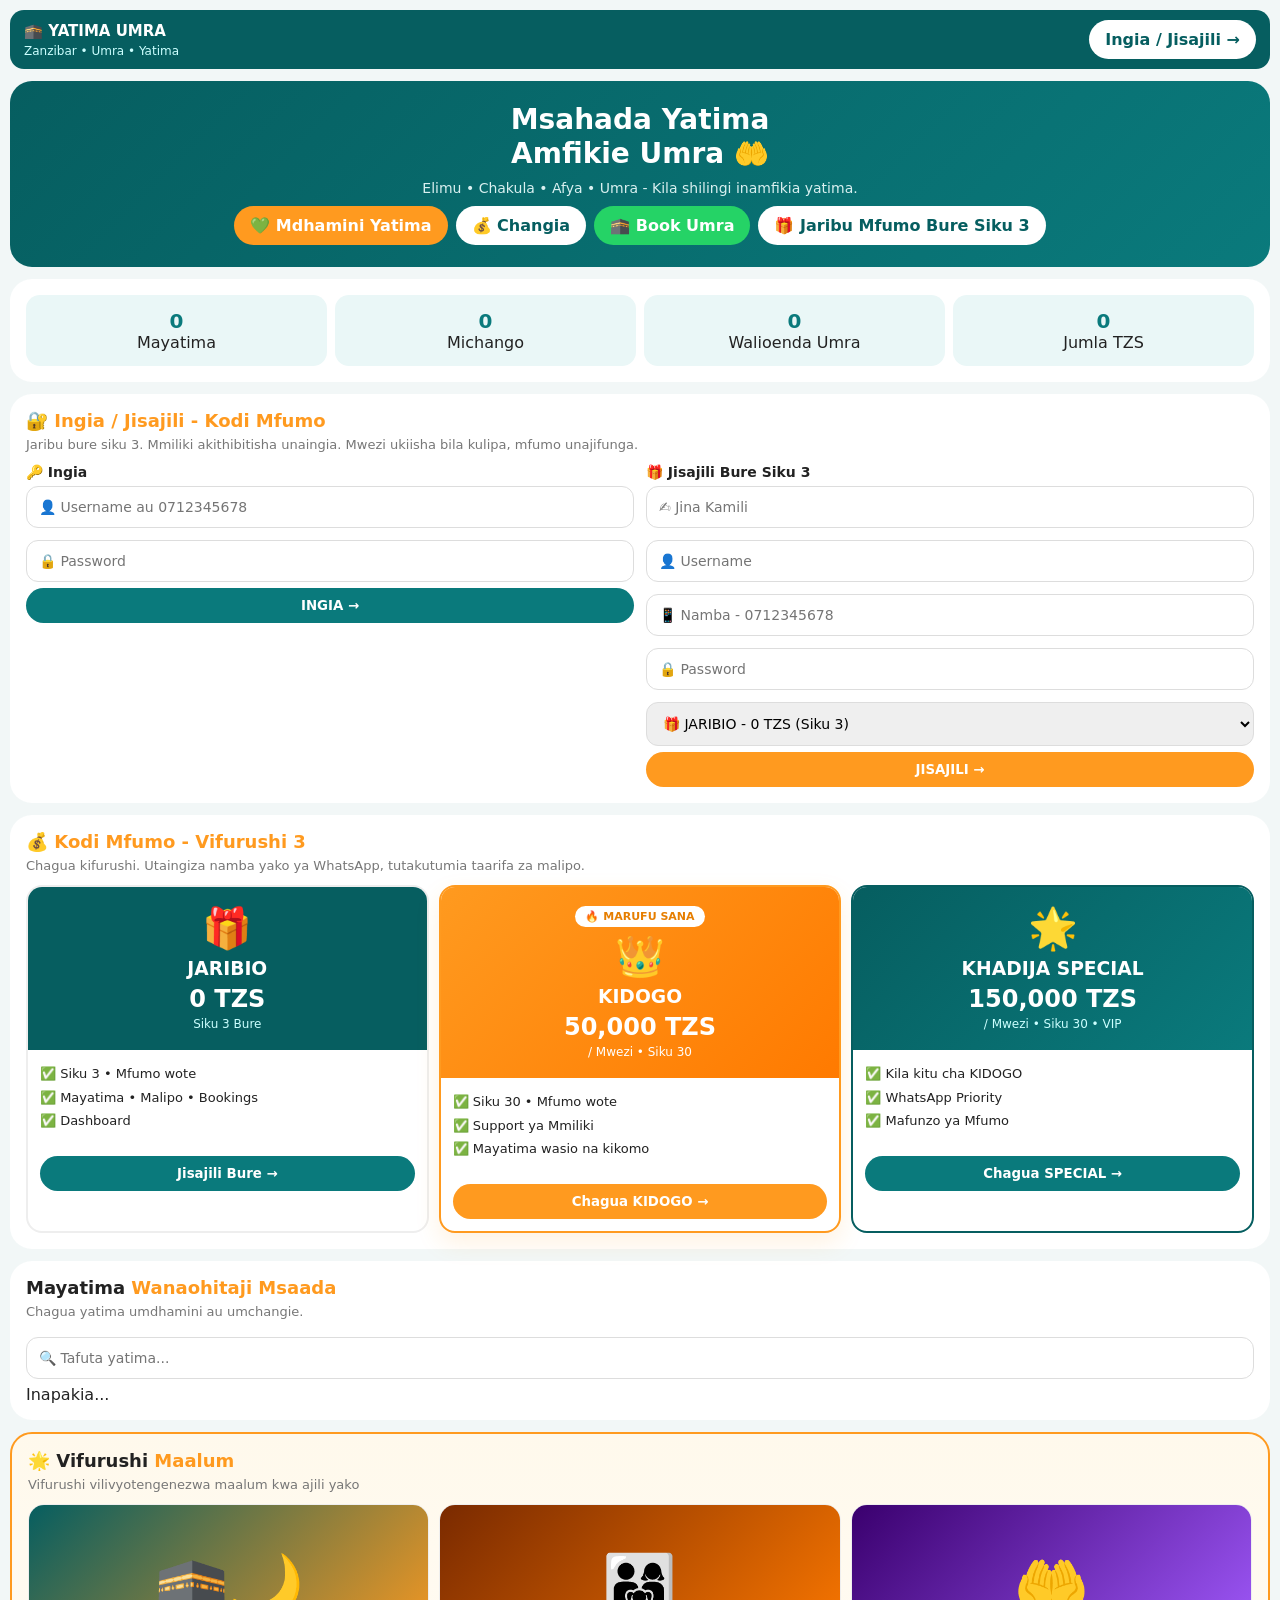
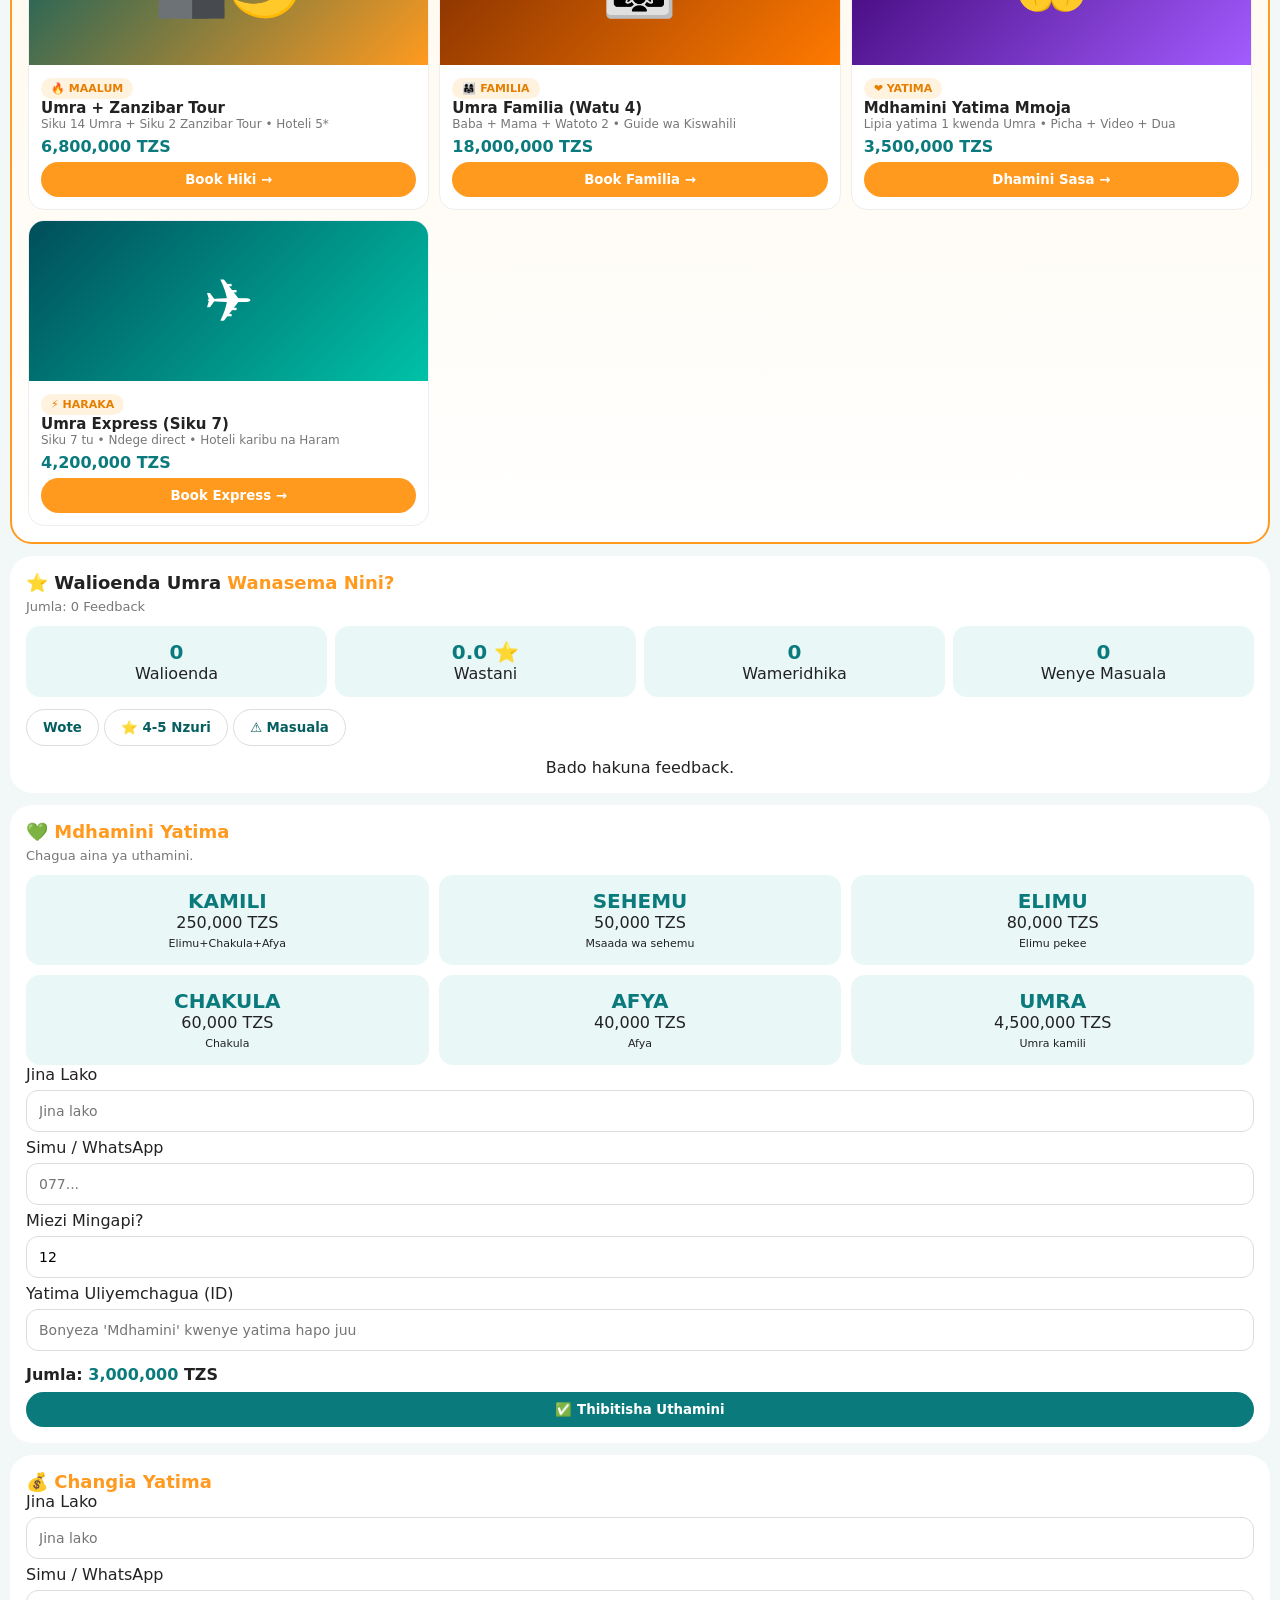
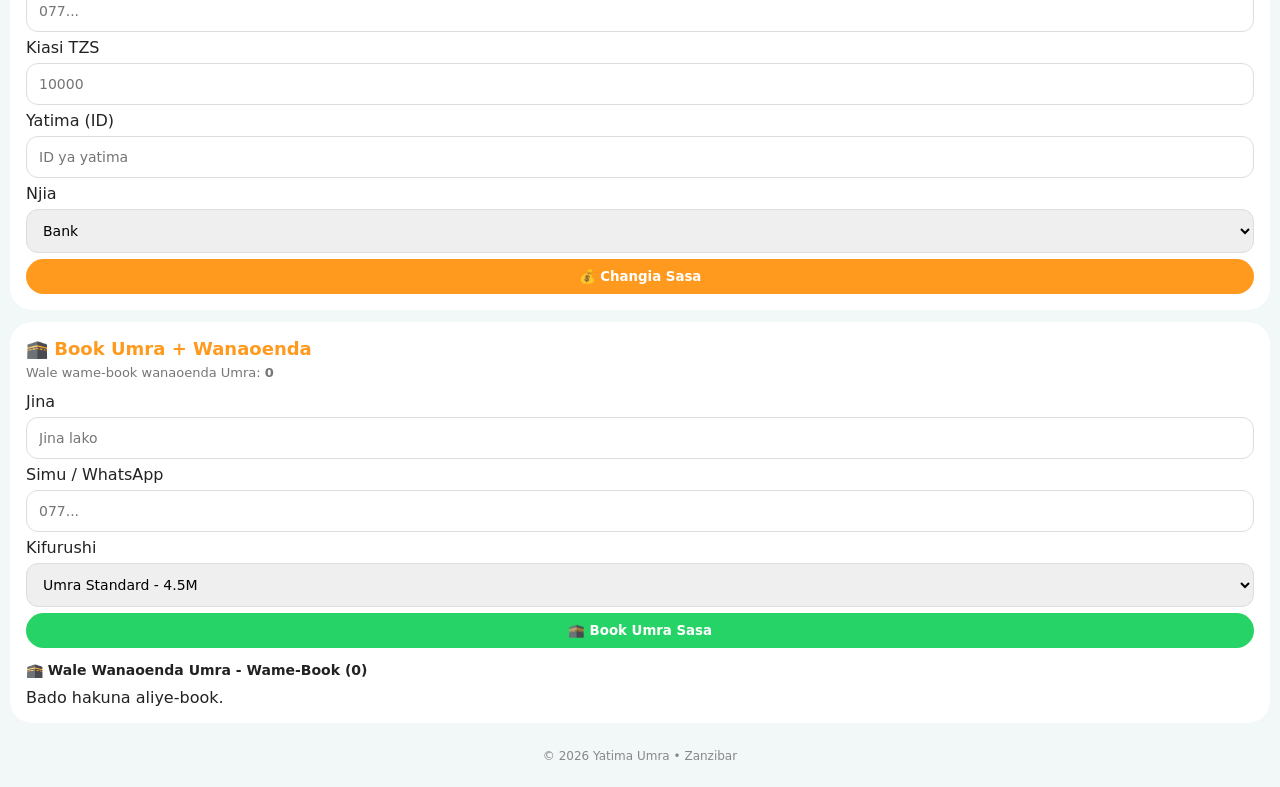
==== src/Frontend/index.html @ 11603c6e "Update index.html" ====
<!DOCTYPE html><html lang="sw"><head><meta charset="UTF-8"><meta name="viewport" content="width=device-width,initial-scale=1">
<title>Yatima Umra - Zanzibar</title>
<style>
*{box-sizing:border-box;margin:0;padding:0;font-family:system-ui}body{background:#F2F7F7;color:#222;padding:10px}
.top{background:#065E60;color:#fff;padding:10px 14px;border-radius:14px;display:flex;justify-content:space-between;align-items:center;flex-wrap:wrap;gap:8px}
.top b{font-size:15px}.top span{font-size:12px;color:#CFF}
.btn{padding:10px 16px;border:none;border-radius:50px;font-weight:700;cursor:pointer;text-decoration:none;display:inline-block;text-align:center}
.btn-teal{background:#0A7A7C;color:#fff}.btn-orange{background:#FF9A1F;color:#fff}.btn-white{background:#fff;color:#065E60}.btn-green{background:#25D366;color:#fff}
.hero{background:linear-gradient(135deg,#065E60,#0A7A7C);color:#fff;padding:22px;border-radius:22px;margin:12px 0;text-align:center}
.hero h1{font-size:28px;line-height:1.2}.hero p{font-size:14px;color:#D9F0F0;margin:10px 0}
.section{background:#fff;border-radius:22px;padding:16px;margin:12px 0}.section h2{font-size:18px}.section h2 span{color:#FF9A1F}.sub{font-size:13px;color:#777;margin:6px 0 12px}
.grid3{display:grid;grid-template-columns:repeat(3,1fr);gap:10px}.card{background:#fff;border:1px solid #eee;border-radius:16px;overflow:hidden}.card img{width:100%;height:180px;object-fit:cover}.pad{padding:12px}.pad h3{font-size:15px}
.chip{display:inline-block;background:#FFF3E0;color:#E67E00;padding:4px 10px;border-radius:50px;font-size:11px;font-weight:700}
input,select,textarea{width:100%;padding:12px;border:1px solid #ddd;border-radius:12px;margin:6px 0;font-size:14px}
.stat{background:#EAF7F7;padding:14px;border-radius:14px;text-align:center}.stat b{font-size:20px;color:#0A7A7C}
.pill{display:inline-block;padding:4px 10px;border-radius:20px;font-size:11px;font-weight:700}.pill.active{background:#dcfce7;color:#166534}.pill.pending{background:#fef9c3;color:#854d0e}.pill.waiting{background:#ffedd5;color:#9a3412}.pill.expired,.pill.locked{background:#fee2e2;color:#991b1b}
.hidden{display:none}
.modal{position:fixed;inset:0;background:#0008;display:none;align-items:center;justify-content:center;z-index:99;padding:14px}.modal.show{display:flex}.modal-box{background:#fff;width:100%;max-width:420px;padding:22px;border-radius:22px;text-align:center}
.pay-info{background:#FFF8E1;padding:14px;border-radius:14px;text-align:left;font-size:14px;line-height:1.7;margin:12px 0}
@media(max-width:700px){.grid3{grid-template-columns:1fr 1fr}.hero h1{font-size:22px}}
</style></head><body>

<div class="top"><div><b>🕋 YATIMA UMRA</b><br><span>Zanzibar • Umra • Yatima</span></div><a href="#login" class="btn btn-white">Ingia / Jisajili →</a></div>

<div class="hero"><h1>Msahada Yatima<br>Amfikie Umra 🤲</h1><p>Elimu • Chakula • Afya • Umra - Kila shilingi inamfikia yatima.</p>
<div style="display:flex;gap:8px;justify-content:center;flex-wrap:wrap"><a href="#mdhamini" class="btn btn-orange">💚 Mdhamini Yatima</a><a href="#changia" class="btn btn-white">💰 Changia</a><a href="#book" class="btn btn-green">🕋 Book Umra</a><a href="#kodi" class="btn btn-white">🎁 Jaribu Mfumo Bure Siku 3</a></div></div>

<div class="section"><div style="display:grid;grid-template-columns:repeat(4,1fr);gap:8px">
<div class="stat"><b id="sOrphans">0</b><br>Mayatima</div><div class="stat"><b id="sDon">0</b><br>Michango</div><div class="stat"><b id="sUmra">0</b><br>Walioenda Umra</div><div class="stat"><b id="sTotal">0</b><br>Jumla TZS</div></div></div>

<!-- 🔐 LOGIN / REGISTER -->
<div class="section" id="login"><h2>🔐 <span>Ingia / Jisajili - Kodi Mfumo</span></h2><p class="sub">Jaribu bure siku 3. Mmiliki akithibitisha unaingia. Mwezi ukiisha bila kulipa, mfumo unajifunga.</p>
<div id="msgBox" style="display:none;padding:12px;border-radius:12px;margin:8px 0;font-weight:700"></div>
<div style="display:grid;grid-template-columns:1fr 1fr;gap:12px">
<div><h3 style="font-size:14px">🔑 Ingia</h3><input id="username" placeholder="👤 Username au 0712345678"><input id="password" type="password" placeholder="🔒 Password"><button class="btn btn-teal" style="width:100%" onclick="doLogin()">INGIA →</button><p id="loginExp" style="font-size:12px;color:#777;margin-top:6px"></p></div>
<div><h3 style="font-size:14px">🎁 Jisajili Bure Siku 3</h3><input id="regName" placeholder="✍️ Jina Kamili"><input id="regUser" placeholder="👤 Username"><input id="regPhone" placeholder="📱 Namba - 0712345678"><input id="regPass" type="password" placeholder="🔒 Password"><select id="regPlan"><option value="JARIBIO">🎁 JARIBIO - 0 TZS (Siku 3)</option><option value="KIDOGO">👑 KIDOGO - 50,000 TZS (Siku 30)</option><option value="KHADIJA_SPECIAL">🌟 KHADIJA SPECIAL - 150,000 TZS</option></select><button class="btn btn-orange" style="width:100%" onclick="doRegister()">JISAJILI →</button></div>
</div></div>

<!-- 💰 VIFURUSHI 3 - KODI MFUMO -->
<div class="section" id="kodi"><h2>💰 <span>Kodi Mfumo - Vifurushi 3</span></h2><p class="sub">Chagua kifurushi. Utaingiza namba yako ya WhatsApp, tutakutumia taarifa za malipo.</p>
<div class="grid3">
<div class="card" style="text-align:center;border:2px solid #eee"><div style="background:#065E60;color:#fff;padding:18px"><div style="font-size:40px">🎁</div><h3 style="margin:6px 0">JARIBIO</h3><div style="font-size:24px;font-weight:800">0 TZS</div><span style="font-size:12px;color:#CFF">Siku 3 Bure</span></div><div class="pad" style="text-align:left;font-size:13px;line-height:1.8">✅ Siku 3 • Mfumo wote<br>✅ Mayatima • Malipo • Bookings<br>✅ Dashboard</div><div class="pad"><button class="btn btn-teal" style="width:100%" onclick="choosePlan('JARIBIO')">Jisajili Bure →</button></div></div>
<div class="card" style="text-align:center;border:2px solid #FF9A1F;box-shadow:0 10px 24px #FF9A1F22"><div style="background:linear-gradient(135deg,#FF9A1F,#FF7A00);color:#fff;padding:18px"><span class="chip" style="background:#fff;color:#E67E00">🔥 MARUFU SANA</span><div style="font-size:40px;margin-top:6px">👑</div><h3 style="margin:6px 0">KIDOGO</h3><div style="font-size:24px;font-weight:800">50,000 TZS</div><span style="font-size:12px">/ Mwezi • Siku 30</span></div><div class="pad" style="text-align:left;font-size:13px;line-height:1.8">✅ Siku 30 • Mfumo wote<br>✅ Support ya Mmiliki<br>✅ Mayatima wasio na kikomo</div><div class="pad"><button class="btn btn-orange" style="width:100%" onclick="choosePlan('KIDOGO')">Chagua KIDOGO →</button></div></div>
<div class="card" style="text-align:center;border:2px solid #065E60"><div style="background:linear-gradient(135deg,#065E60,#0A7A7C);color:#fff;padding:18px"><div style="font-size:40px">🌟</div><h3 style="margin:6px 0">KHADIJA SPECIAL</h3><div style="font-size:24px;font-weight:800">150,000 TZS</div><span style="font-size:12px;color:#CFF">/ Mwezi • Siku 30 • VIP</span></div><div class="pad" style="text-align:left;font-size:13px;line-height:1.8">✅ Kila kitu cha KIDOGO<br>✅ WhatsApp Priority<br>✅ Mafunzo ya Mfumo</div><div class="pad"><button class="btn btn-teal" style="width:100%" onclick="choosePlan('KHADIJA_SPECIAL')">Chagua SPECIAL →</button></div></div>
</div>
<div id="adminBox" class="hidden" style="margin-top:12px"><h3>👑 Admin - Watumiaji</h3><div id="userList"></div></div>
</div>

<div class="section" id="mayatima"><h2>Mayatima <span>Wanaohitaji Msaada</span></h2><p class="sub">Chagua yatima umdhamini au umchangie.</p>
<input id="search" placeholder="🔍 Tafuta yatima..." oninput="renderOrphans()">
<div class="grid3" id="orphanGrid"><p>Inapakia...</p></div></div>

<!-- 🌟 VIFURUSHI MAALUM -->
<div class="section" id="maalum" style="background:linear-gradient(180deg,#FFF9EC,#fff);border:2px solid #FF9A1F"><h2>🌟 Vifurushi <span>Maalum</span></h2><p class="sub">Vifurushi vilivyotengenezwa maalum kwa ajili yako</p>
<div class="grid3">
<div class="card"><div style="height:160px;background:linear-gradient(135deg,#065E60,#FF9A1F);color:#fff;display:flex;align-items:center;justify-content:center;font-size:60px">🕋🌙</div><div class="pad"><span class="chip">🔥 MAALUM</span><h3>Umra + Zanzibar Tour</h3><p style="font-size:12px;color:#777">Siku 14 Umra + Siku 2 Zanzibar Tour • Hoteli 5*</p><p style="font-weight:800;color:#0A7A7C;margin:6px 0">6,800,000 TZS</p><button class="btn btn-orange" style="width:100%" onclick="choosePkg('Umra + Zanzibar Tour')">Book Hiki →</button></div></div>
<div class="card"><div style="height:160px;background:linear-gradient(135deg,#7a2a00,#ff7a00);color:#fff;display:flex;align-items:center;justify-content:center;font-size:60px">👨‍👩‍👧</div><div class="pad"><span class="chip">👨‍👩‍👧 FAMILIA</span><h3>Umra Familia (Watu 4)</h3><p style="font-size:12px;color:#777">Baba + Mama + Watoto 2 • Guide wa Kiswahili</p><p style="font-weight:800;color:#0A7A7C;margin:6px 0">18,000,000 TZS</p><button class="btn btn-orange" style="width:100%" onclick="choosePkg('Umra Familia')">Book Familia →</button></div></div>
<div class="card"><div style="height:160px;background:linear-gradient(135deg,#3a006e,#a35cff);color:#fff;display:flex;align-items:center;justify-content:center;font-size:60px">🤲</div><div class="pad"><span class="chip">❤️ YATIMA</span><h3>Mdhamini Yatima Mmoja</h3><p style="font-size:12px;color:#777">Lipia yatima 1 kwenda Umra • Picha + Video + Dua</p><p style="font-weight:800;color:#0A7A7C;margin:6px 0">3,500,000 TZS</p><button class="btn btn-orange" style="width:100%" onclick="choosePkg('Mdhamini Yatima Mmoja')">Dhamini Sasa →</button></div></div>
<div class="card"><div style="height:160px;background:linear-gradient(135deg,#004e5a,#00c2a8);color:#fff;display:flex;align-items:center;justify-content:center;font-size:60px">✈️</div><div class="pad"><span class="chip">⚡ HARAKA</span><h3>Umra Express (Siku 7)</h3><p style="font-size:12px;color:#777">Siku 7 tu • Ndege direct • Hoteli karibu na Haram</p><p style="font-weight:800;color:#0A7A7C;margin:6px 0">4,200,000 TZS</p><button class="btn btn-orange" style="width:100%" onclick="choosePkg('Umra Express')">Book Express →</button></div></div>
</div></div>

<!-- ⭐ FEEDBACK -->
<div class="section" id="feedback"><h2>⭐ Walioenda Umra <span>Wanasema Nini?</span></h2><p class="sub" id="feedbackTotal">Inapakia...</p>
<div style="display:grid;grid-template-columns:repeat(4,1fr);gap:8px;margin-bottom:12px;text-align:center"><div class="stat"><b id="fbTotal">0</b><br>Walioenda</div><div class="stat"><b id="fbAvg">0 ⭐</b><br>Wastani</div><div class="stat"><b id="fbHappy">0</b><br>Wameridhika</div><div class="stat"><b id="fbIssues">0</b><br>Wenye Masuala</div></div>
<div style="margin-bottom:12px"><button onclick="filterFeedback('all')" class="btn btn-white" style="border:1px solid #ddd">Wote</button> <button onclick="filterFeedback('good')" class="btn btn-white" style="border:1px solid #ddd">⭐ 4-5 Nzuri</button> <button onclick="filterFeedback('issues')" class="btn btn-white" style="border:1px solid #ddd">⚠️ Masuala</button></div>
<div class="grid3" id="feedbackGrid"><p>Inapakia feedback...</p></div></div>

<!-- 💚 MDHAMINI -->
<div class="section" id="mdhamini"><h2>💚 <span>Mdhamini Yatima</span></h2><p class="sub">Chagua aina ya uthamini.</p>
<div style="display:grid;grid-template-columns:repeat(3,1fr);gap:10px" id="sponTypes"></div>
<label>Jina Lako</label><input id="spName" placeholder="Jina lako"><label>Simu / WhatsApp</label><input id="spPhone" placeholder="077..."><label>Miezi Mingapi?</label><input id="spMonths" type="number" value="12"><label>Yatima Uliyemchagua (ID)</label><input id="spOrphanId" placeholder="Bonyeza 'Mdhamini' kwenye yatima hapo juu">
<p style="font-weight:700;margin:8px 0">Jumla: <span id="spTotal" style="color:#0A7A7C">0</span> TZS</p>
<button class="btn btn-teal" style="width:100%" onclick="doSponsor()">✅ Thibitisha Uthamini</button></div>

<!-- 💰 CHANGIA -->
<div class="section" id="changia"><h2>💰 <span>Changia Yatima</span></h2><label>Jina Lako</label><input id="dName" placeholder="Jina lako"><label>Simu / WhatsApp</label><input id="dPhone" placeholder="077..."><label>Kiasi TZS</label><input id="dAmount" type="number" placeholder="10000"><label>Yatima (ID)</label><input id="dOrphanId" placeholder="ID ya yatima"><label>Njia</label><select id="dMethod"><option>Bank</option><option>M-Pesa</option><option>Tigo Pesa</option><option>Airtel Money</option></select><button class="btn btn-orange" style="width:100%" onclick="doDonate()">💰 Changia Sasa</button></div>

<!-- 🕋 BOOK -->
<div class="section" id="book"><h2>🕋 <span>Book Umra + Wanaoenda</span></h2><p class="sub">Wale wame-book wanaoenda Umra: <b id="bookCount">0</b></p>
<label>Jina</label><input id="bName" placeholder="Jina lako"><label>Simu / WhatsApp</label><input id="bPhone" placeholder="077..."><label>Kifurushi</label><select id="bPack"><option>Umra Standard - 4.5M</option><option>Umra VIP - 7.5M</option><option>Umra Familia - 16M</option><option>Umra + Zanzibar Tour - 6.8M</option><option>Mdhamini Yatima Mmoja - 3.5M</option><option>Umra Express - 4.2M</option></select><button class="btn btn-green" style="width:100%" onclick="doBook()">🕋 Book Umra Sasa</button>
<div id="bookList" style="margin-top:14px"></div></div>

<div style="text-align:center;padding:14px;font-size:12px;color:#888">© 2026 Yatima Umra • Zanzibar</div>

<!-- MODAL: WHATSAPP + MALIPO - PBZ INAONEKANA HAPA TU -->
<div class="modal" id="waModal"><div class="modal-box">
<div id="waStep1"><div style="font-size:50px">💬</div><h3 id="waTitle">Kifurushi KIDOGO</h3><p style="font-size:13px;color:#777">Ingiza namba yako ya WhatsApp, tutakutumia taarifa za malipo.</p>
<input id="waPhone" placeholder="📱 Namba ya WhatsApp - 077..."><input id="waName" placeholder="✍️ Jina lako">
<button class="btn btn-green" style="width:100%" onclick="sendWaInfo()">📩 Nitumie Taarifa za Malipo →</button>
<button class="btn btn-white" style="width:100%;margin-top:8px;border:1px solid #ddd" onclick="closeWa()">Ghairi</button></div>
<div id="waStep2" class="hidden"><div style="font-size:50px">✅</div><h3>Taarifa za Malipo</h3><p style="font-size:13px;color:#777">Tumekutumia WhatsApp. Hizi hapa pia:</p>
<div class="pay-info">🏦 <b>Bank:</b> PBZ<br>💳 <b>Account:</b> 0887387001<br>👤 <b>Jina:</b> KHADIJA DENGE<br>💰 <b>Kifurushi:</b> <span id="waPlanInfo"></span><br>📝 <b>Reference:</b> Weka Jina lako + Kifurushi</div>
<input id="waTxn" placeholder="Namba ya Muamala baada ya kulipa">
<button class="btn btn-orange" style="width:100%" onclick="confirmPay()">✅ Nimelipa - Thibitisha →</button>
<a id="waLink" href="#" target="_blank" class="btn btn-green" style="width:100%;margin-top:8px">💬 Fungua WhatsApp</a>
<button class="btn btn-white" style="width:100%;margin-top:8px;border:1px solid #ddd" onclick="closeWa()">Funga</button></div>
</div></div>

<script>
const API_URL = 'https://yatima-umra-system.onrender.com';
// PBZ INFO - IMEFICHWA KWENYE JS TU, HAIONEKANI MBELE
const BANK_NAME='PBZ', BANK_ACC='0887387001', BANK_OWNER='KHADIJA DENGE', ADMIN_WA='255887387001';
let orphans=[], allFeedback=[], allBookings=[], selType={name:'KAMILI',amount:250000}, curPlan='KIDOGO', curPkg='';
const TYPES=[{name:'KAMILI',amount:250000,desc:'Elimu+Chakula+Afya'},{name:'SEHEMU',amount:50000,desc:'Msaada wa sehemu'},{name:'ELIMU',amount:80000,desc:'Elimu pekee'},{name:'CHAKULA',amount:60000,desc:'Chakula'},{name:'AFYA',amount:40000,desc:'Afya'},{name:'UMRA',amount:4500000,desc:'Umra kamili'}];
document.getElementById('sponTypes').innerHTML=TYPES.map(t=>`<div class="stat" onclick="selType={name:'${t.name}',amount:${t.amount}};calcSpon();document.querySelectorAll('#sponTypes .stat').forEach(e=>e.style.border='');this.style.border='2px solid #FF9A1F'" style="cursor:pointer"><b>${t.name}</b><br>${t.amount.toLocaleString()} TZS<br><span style="font-size:11px">${t.desc}</span></div>`).join('');
function calcSpon(){ document.getElementById('spTotal').textContent=(selType.amount*(parseInt(document.getElementById('spMonths').value)||1)).toLocaleString(); }
document.getElementById('spMonths').oninput=calcSpon; calcSpon();

// --- MODAL: WHATSAPP -> BANK INFO ---
function openWa(plan, pkg){ curPlan=plan||'KIDOGO'; curPkg=pkg||plan; document.getElementById('waTitle').textContent = pkg ? 'Kifurushi: '+pkg : 'Kifurushi: '+plan; document.getElementById('waStep1').classList.remove('hidden'); document.getElementById('waStep2').classList.add('hidden'); document.getElementById('waModal').classList.add('show'); let u=getUser(); if(u.phone) document.getElementById('waPhone').value=u.phone; if(u.name) document.getElementById('waName').value=u.name; }
function closeWa(){ document.getElementById('waModal').classList.remove('show'); }
function choosePlan(p){ if(p==='JARIBIO'){ document.getElementById('regPlan').value='JARIBIO'; document.getElementById('login').scrollIntoView({behavior:'smooth'}); return; } openWa(p,''); }
function choosePkg(n){ openWa('KIDOGO', n); }
function sendWaInfo(){
  let phone=document.getElementById('waPhone').value.trim(); let name=document.getElementById('waName').value.trim()||'Mteja';
  if(!phone) return alert('Ingiza namba ya WhatsApp kwanza');
  let price = curPlan==='KIDOGO' ? '50,000 TZS' : curPlan==='KHADIJA_SPECIAL' ? '150,000 TZS' : curPlan;
  let label = curPkg && curPkg!==curPlan ? curPkg : curPlan+' - '+price;
  document.getElementById('waPlanInfo').textContent=label;
  document.getElementById('waStep1').classList.add('hidden'); document.getElementById('waStep2').classList.remove('hidden');
  // Tuma WhatsApp kwa Admin + kwa Mteja (fungua WhatsApp)
  let msgAdmin='Habari! Mimi '+name+' ('+phone+') nataka kifurushi '+label+'. Nimtumie taarifa za malipo.';
  let msgUser='Habari '+name+'! Karibu Yatima Umra. Kifurushi chako: '+label+'. Lipa hivi: Bank: '+BANK_NAME+' | Account: '+BANK_ACC+' | Jina: '+BANK_OWNER+' | Reference: '+name+' + '+label+'. Baada ya kulipa tuma Muamala hapa.';
  // Fungua WhatsApp kwa Admin - Admin atamtumia mteja Bank Info
  document.getElementById('waLink').href='https://wa.me/'+ADMIN_WA+'?text='+encodeURIComponent(msgAdmin);
  // Pia tuma SMS ya moja kwa moja kwenye WhatsApp ya mteja - kwa kutumia wa.me ya namba yake (mteja anabofya link)
  // Hifadhi namba kwa ajili ya confirmPay
  localStorage.setItem('waPhone', phone); localStorage.setItem('waName', name);
  // Tuma kwenye backend ili Khadija aone
  fetch(API_URL+'/api/auth/pay',{method:'POST',headers:{'Content-Type':'application/json'},body:JSON.stringify({phone:phone,plan:curPlan,reference:'WHATSAPP-'+phone})}).catch(e=>{});
}
async function confirmPay(){
  let txn=document.getElementById('waTxn').value.trim(); let phone=localStorage.getItem('waPhone')||document.getElementById('waPhone').value.trim();
  if(!txn) return alert('Ingiza Namba ya Muamala baada ya kulipa');
  await fetch(API_URL+'/api/auth/pay',{method:'POST',headers:{'Content-Type':'application/json'},body:JSON.stringify({phone:phone,plan:curPlan,reference:txn})});
  alert('✅ Asante! Malipo yamepokelewa. Mmiliki atakuthibitisha.'); closeWa();
}

// --- AUTH ---
function showMsg(m,err){ let el=document.getElementById('msgBox'); el.style.display='block'; el.style.background=err?'#fee2e2':'#dcfce7'; el.style.color=err?'#991b1b':'#166534'; el.textContent=m; }
function getUser(){ try{ return JSON.parse(localStorage.getItem('user')||'{}') }catch(e){ return {} } }
function setUserBadge(){ let u=getUser(); if(u.username){ let e=document.getElementById('loginExp'); if(e && u.expiresAt) e.textContent='⏰ Mfumo unaisha: '+new Date(u.expiresAt).toLocaleDateString()+' • '+(u.plan||''); if(u.role==='ADMIN'||u.role==='OWNER'){ document.getElementById('adminBox').classList.remove('hidden'); loadUsers(); } } }
async function doLogin(){
  let u=document.getElementById('username').value.trim(); let p=document.getElementById('password').value;
  if(!u||!p) return showMsg('Jaza username na password',true);
  let isPhone=/^[0-9+]+$/.test(u); let body=isPhone?{phone:u,password:p}:{username:u,password:p,phone:u};
  let r=await fetch(API_URL+'/api/auth/login',{method:'POST',headers:{'Content-Type':'application/json'},body:JSON.stringify(body)}); let d=await r.json();
  if(d.success){ localStorage.setItem('user',JSON.stringify(d)); setUserBadge(); showMsg('Karibu '+(d.name||d.username)+'! ✅',false); }
  else { showMsg(d.message||'Login imeshindikana',true); if(d.error==='EXPIRED'||d.error==='LOCKED'){ openWa('KIDOGO',''); } }
}
async function doRegister(){
  let f=document.getElementById('regName').value.trim(); let u=document.getElementById('regUser').value.trim(); let ph=document.getElementById('regPhone').value.trim(); let p=document.getElementById('regPass').value; let plan=document.getElementById('regPlan').value;
  if(!u||!p) return showMsg('Jaza username na password',true); if(!ph) return showMsg('Jaza namba ya simu',true);
  let r=await fetch(API_URL+'/api/auth/register',{method:'POST',headers:{'Content-Type':'application/json'},body:JSON.stringify({name:f||u,username:u,phone:ph,password:p,role:'Mthamini',plan:plan})}); let d=await r.json();
  if(d.success) showMsg('✅ Umejisajili! Subiri Mmiliki akuthibitishe.',false); else showMsg(d.message||'Kujisajili kumeshindikana',true);
}
async function loadUsers(){
  let el=document.getElementById('userList'); if(!el) return;
  try{ let r=await fetch(API_URL+'/api/auth/all'); let list=await r.json(); if(!Array.isArray(list)) return;
  el.innerHTML=list.map(u=>{ let pill=u.status==='active'?'<span class="pill active">ACTIVE</span>':u.status==='waiting-payment'?'<span class="pill waiting">⏳ ANALIPA</span>':u.status==='expired'?'<span class="pill expired">⏰ MUDA UMEISHA</span>':u.status==='locked'?'<span class="pill locked">🔒 LOCKED</span>':'<span class="pill pending">PENDING</span>'; return `<div style="background:#F2F7F7;padding:10px;border-radius:12px;margin:6px 0;display:flex;justify-content:space-between;gap:8px;flex-wrap:wrap"><div><b>${u.name||u.username}</b> (${u.phone||''})<br><span style="font-size:12px">${u.plan||''} • Inaisha: ${u.expiresAt?new Date(u.expiresAt).toLocaleDateString():'-'}</span> ${pill}</div><div><button class="btn btn-teal" onclick="approveUser(${u.id})">✅ Approve</button> <button class="btn btn-orange" onclick="lockUser(${u.id})">🔒 Lock</button></div></div>`; }).join('')||'Hakuna watumiaji'; }catch(e){}
}
async function approveUser(id){ await fetch(API_URL+'/api/auth/approve/'+id,{method:'PUT'}); alert('✅ Amethibitishwa'); loadUsers(); }
async function lockUser(id){ await fetch(API_URL+'/api/auth/lock/'+id,{method:'PUT'}); alert('🔒 Amefungwa'); loadUsers(); }

async function loadAll(){
 try{ let r=await fetch(API_URL+'/api/stats'); if(r.ok){ let s=await r.json(); document.getElementById('sOrphans').textContent=s.orphans; document.getElementById('sDon').textContent=s.donations; document.getElementById('sUmra').textContent=s.umra; document.getElementById('sTotal').textContent=(s.totalDonations+s.totalSponsorship).toLocaleString(); } }catch(e){}
 try{ let r=await fetch(API_URL+'/api/orphans'); if(r.ok) orphans=await r.json(); renderOrphans(); }catch(e){}
 loadFeedback(); loadBookingsHome(); setUserBadge();
}
function renderOrphans(){
 let q=(document.getElementById('search').value||'').toLowerCase();
 let list=orphans.filter(o=>(o.name||'').toLowerCase().includes(q));
 document.getElementById('orphanGrid').innerHTML=list.map(o=>`<div class="card">${o.photoBase64?`<img src="${o.photoBase64}">`:`<div style="height:180px;background:#065E60;color:#fff;display:flex;align-items:center;justify-content:center;font-size:50px">👧</div>`}<div class="pad"><span class="chip">${o.needs||'Elimu'} • ${o.location}</span><h3>${o.name} • ${o.age} Miaka</h3><p style="font-size:12px;color:#777">${o.dream||''}</p><p style="font-size:12px">${o.isSponsored?'✅ Ameshadhaminiwa na '+o.sponsorName:'🟢 Anahitaji Mdhamini'}</p><button class="btn btn-teal" style="width:100%;margin-top:6px" onclick="pickOrphan(${o.id},'${o.name}')">💚 Mdhamini Huyu</button><button class="btn btn-orange" style="width:100%;margin-top:6px" onclick="pickDonate(${o.id},'${o.name}')">💰 Changia Huyu</button></div></div>`).join('')||'Hakuna yatima.';
}
function pickOrphan(id,name){ document.getElementById('spOrphanId').value=id; document.getElementById('mdhamini').scrollIntoView({behavior:'smooth'}); alert('Umemchagua '+name+' (ID '+id+')'); }
function pickDonate(id,name){ document.getElementById('dOrphanId').value=id; document.getElementById('changia').scrollIntoView({behavior:'smooth'}); }
async function doSponsor(){
 let o=orphans.find(x=>x.id==parseInt(document.getElementById('spOrphanId').value)); if(!o) return alert('Chagua yatima kwanza');
 let body={orphanId:o.id,orphanName:o.name,sponsorName:document.getElementById('spName').value,sponsorPhone:document.getElementById('spPhone').value,type:selType.name,amount:selType.amount,months:parseInt(document.getElementById('spMonths').value)||12,totalAmount:selType.amount*(parseInt(document.getElementById('spMonths').value)||12)};
 await fetch(API_URL+'/api/sponsorships',{method:'POST',headers:{'Content-Type':'application/json'},body:JSON.stringify(body)});
 // WhatsApp - bila kuonyesha Bank mbele, tunamtumia baada ya click
 window.open('https://wa.me/'+ADMIN_WA+'?text='+encodeURIComponent('Habari! Mimi '+body.sponsorName+' ('+body.sponsorPhone+') nataka nimdhamini '+o.name+' - '+selType.name+' '+body.totalAmount+' TZS kwa miezi '+body.months+'. Nitumie taarifa za malipo.'),'_blank');
 alert('✅ Uthamini umehifadhiwa! Utatumiwa taarifa za malipo WhatsApp.'); location.reload();
}
async function doDonate(){
 let body={orphanId:parseInt(document.getElementById('dOrphanId').value)||0,orphanName:'Yatima',donorName:document.getElementById('dName').value,donorPhone:document.getElementById('dPhone').value,amount:parseFloat(document.getElementById('dAmount').value)||0,method:document.getElementById('dMethod').value};
 await fetch(API_URL+'/api/donations',{method:'POST',headers:{'Content-Type':'application/json'},body:JSON.stringify(body)});
 window.open('https://wa.me/'+ADMIN_WA+'?text='+encodeURIComponent('Habari! Mimi '+body.donorName+' ('+body.donorPhone+') nataka kuchangia '+body.amount+' TZS. Nitumie taarifa za malipo.'),'_blank');
 alert('✅ Asante! Utatumiwa taarifa za malipo WhatsApp.'); location.reload();
}
async function doBook(){
 let body={customerName:document.getElementById('bName').value,phone:document.getElementById('bPhone').value,packageName:document.getElementById('bPack').value,description:document.getElementById('bPack').value+' - '+document.getElementById('bName').value};
 await fetch(API_URL+'/api/bookings',{method:'POST',headers:{'Content-Type':'application/json'},body:JSON.stringify(body)});
 window.open('https://wa.me/'+ADMIN_WA+'?text='+encodeURIComponent('Habari! Mimi '+body.customerName+' ('+body.phone+') nime-book '+body.packageName+'. Nitumie taarifa za malipo.'),'_blank');
 alert('✅ Booking imehifadhiwa! Utatumiwa taarifa za malipo WhatsApp.'); location.reload();
}
async function loadBookingsHome(){
 try{ let r=await fetch(API_URL+'/api/bookings'); if(r.ok) allBookings=await r.json(); }catch(e){}
 document.getElementById('bookCount').textContent=allBookings.length;
 document.getElementById('bookList').innerHTML='<h3 style="font-size:14px;margin:10px 0">🕋 Wale Wanaoenda Umra - Wame-Book ('+allBookings.length+')</h3>'+(allBookings.map(b=>`<div style="background:#EAF7F7;padding:10px;border-radius:12px;margin:6px 0;font-size:13px"><b>${b.customerName||''}</b> • ${b.packageName} • Status: <b>${b.status}</b></div>`).join('')||'Bado hakuna aliye-book.');
}
async function loadFeedback(){
 try{ let r=await fetch(API_URL+'/api/umra'); if(r.ok) allFeedback=await r.json(); }catch(e){}
 renderFeedback('all');
}
function renderFeedback(f){
 let list=allFeedback; if(f==='good') list=list.filter(x=>(x.rating||5)>=4); if(f==='issues') list=list.filter(x=>x.travelIssues && x.travelIssues!=='Hakuna' && x.travelIssues!=='Hakuna shida' && x.travelIssues!=='');
 document.getElementById('feedbackGrid').innerHTML=list.map(u=>{ let stars='⭐'.repeat(u.rating||5); let iss=(u.travelIssues && u.travelIssues!=='Hakuna' && u.travelIssues!=='Hakuna shida')?`<div style="background:#FFE6E6;padding:8px;border-radius:8px;font-size:12px;margin-top:8px"><b>⚠️ Masuala:</b> ${u.travelIssues}</div>`:`<div style="background:#E6FFE6;padding:8px;border-radius:8px;font-size:12px;margin-top:8px">✅ Hakuna shida</div>`; return `<div class="card"><div class="pad">${u.photoBase64?`<img src="${u.photoBase64}" style="width:60px;height:60px;object-fit:cover;border-radius:50%">`:`<div style="width:60px;height:60px;background:#065E60;color:#fff;display:flex;align-items:center;justify-content:center;font-size:30px;border-radius:50%">🕋</div>`}<h3>${u.orphanName}</h3><p style="font-size:12px;color:#888">${u.packageName} • ${u.year}</p><div>${stars} <b>${u.rating||5}/5</b></div><p style="font-size:13px;color:#555;margin:8px 0">"${u.feedback||'Safari nzuri!'}"</p>${iss}</div></div>`; }).join('')||'<p style="grid-column:1/4;text-align:center">Bado hakuna feedback.</p>';
 let total=allFeedback.length; let avg=total?(allFeedback.reduce((s,x)=>s+(x.rating||5),0)/total).toFixed(1):'0.0';
 document.getElementById('feedbackTotal').textContent='Jumla: '+total+' Feedback'; document.getElementById('fbTotal').textContent=total; document.getElementById('fbAvg').textContent=avg+' ⭐'; document.getElementById('fbHappy').textContent=allFeedback.filter(x=>(x.rating||5)>=4).length; document.getElementById('fbIssues').textContent=allFeedback.filter(x=>x.travelIssues && x.travelIssues!=='Hakuna' && x.travelIssues!=='Hakuna shida' && x.travelIssues!=='').length;
}
function filterFeedback(f){ renderFeedback(f); }
loadAll();
</script></body></html>
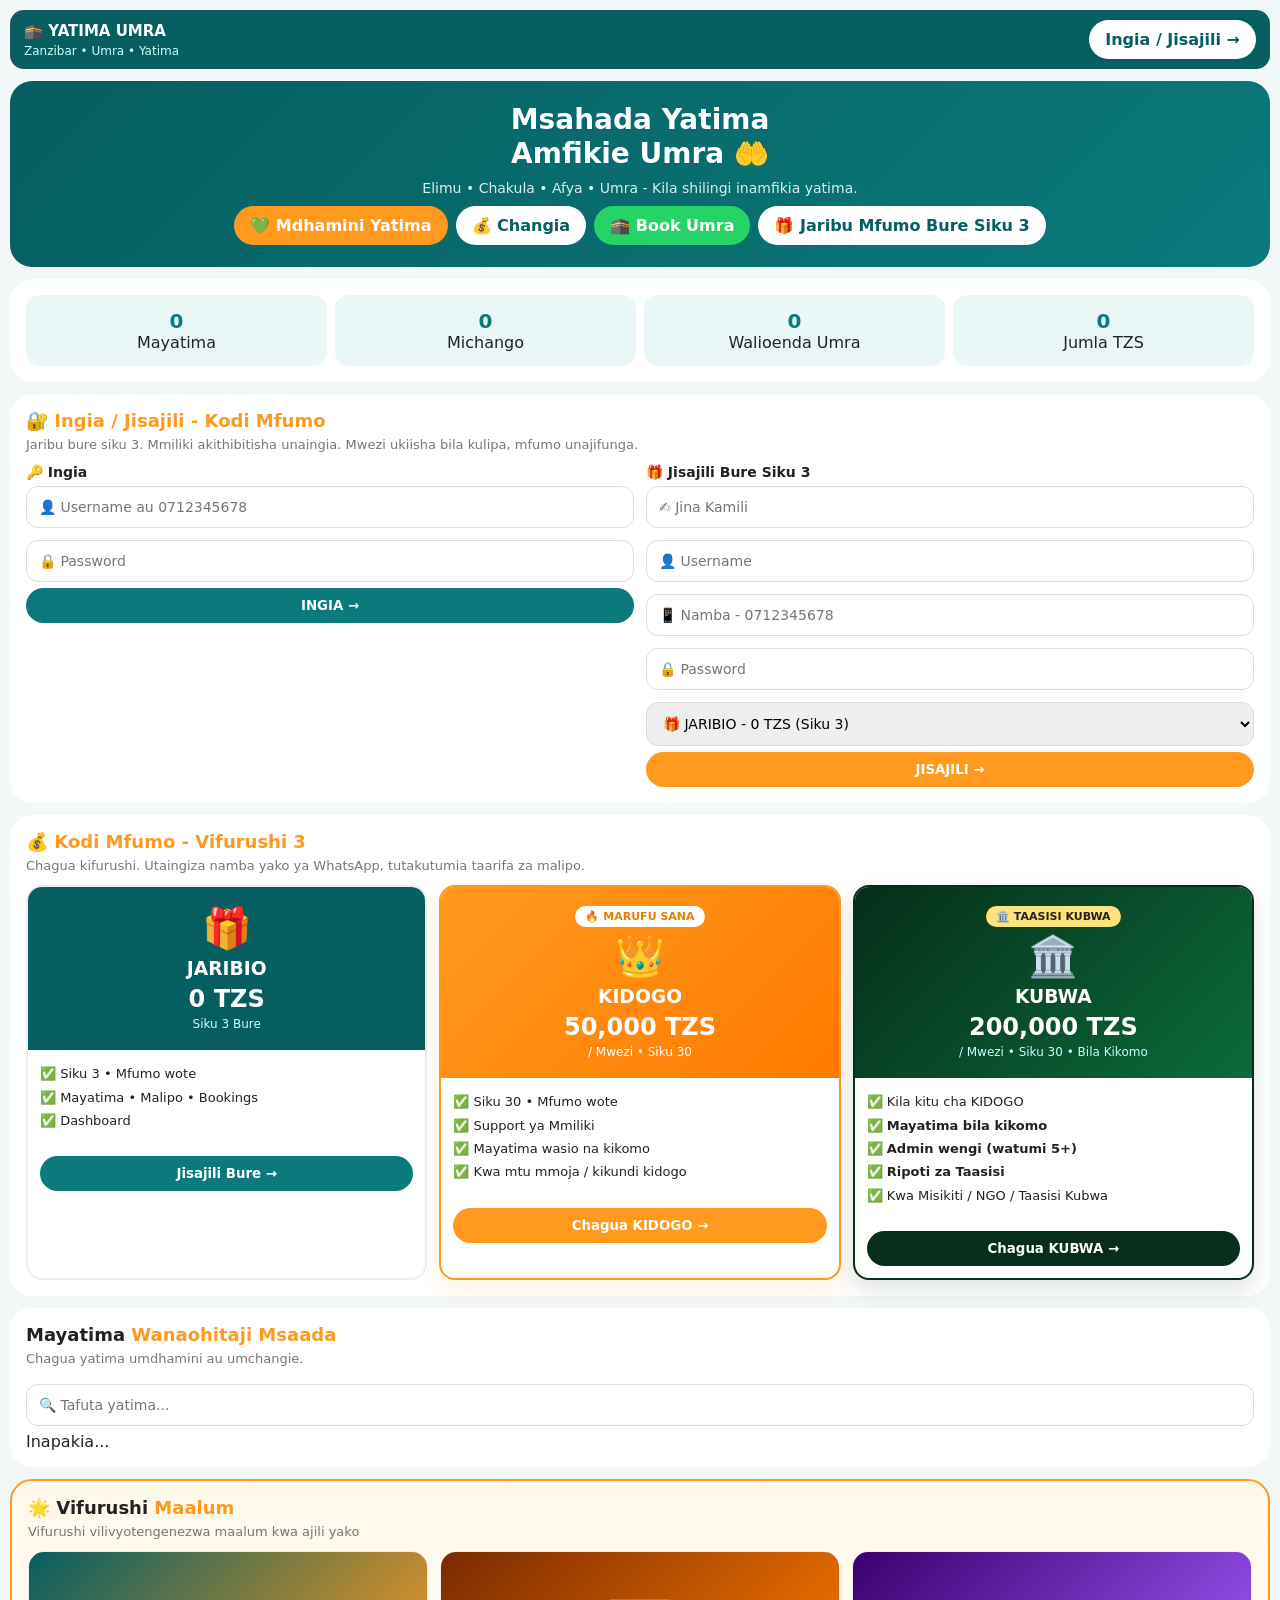
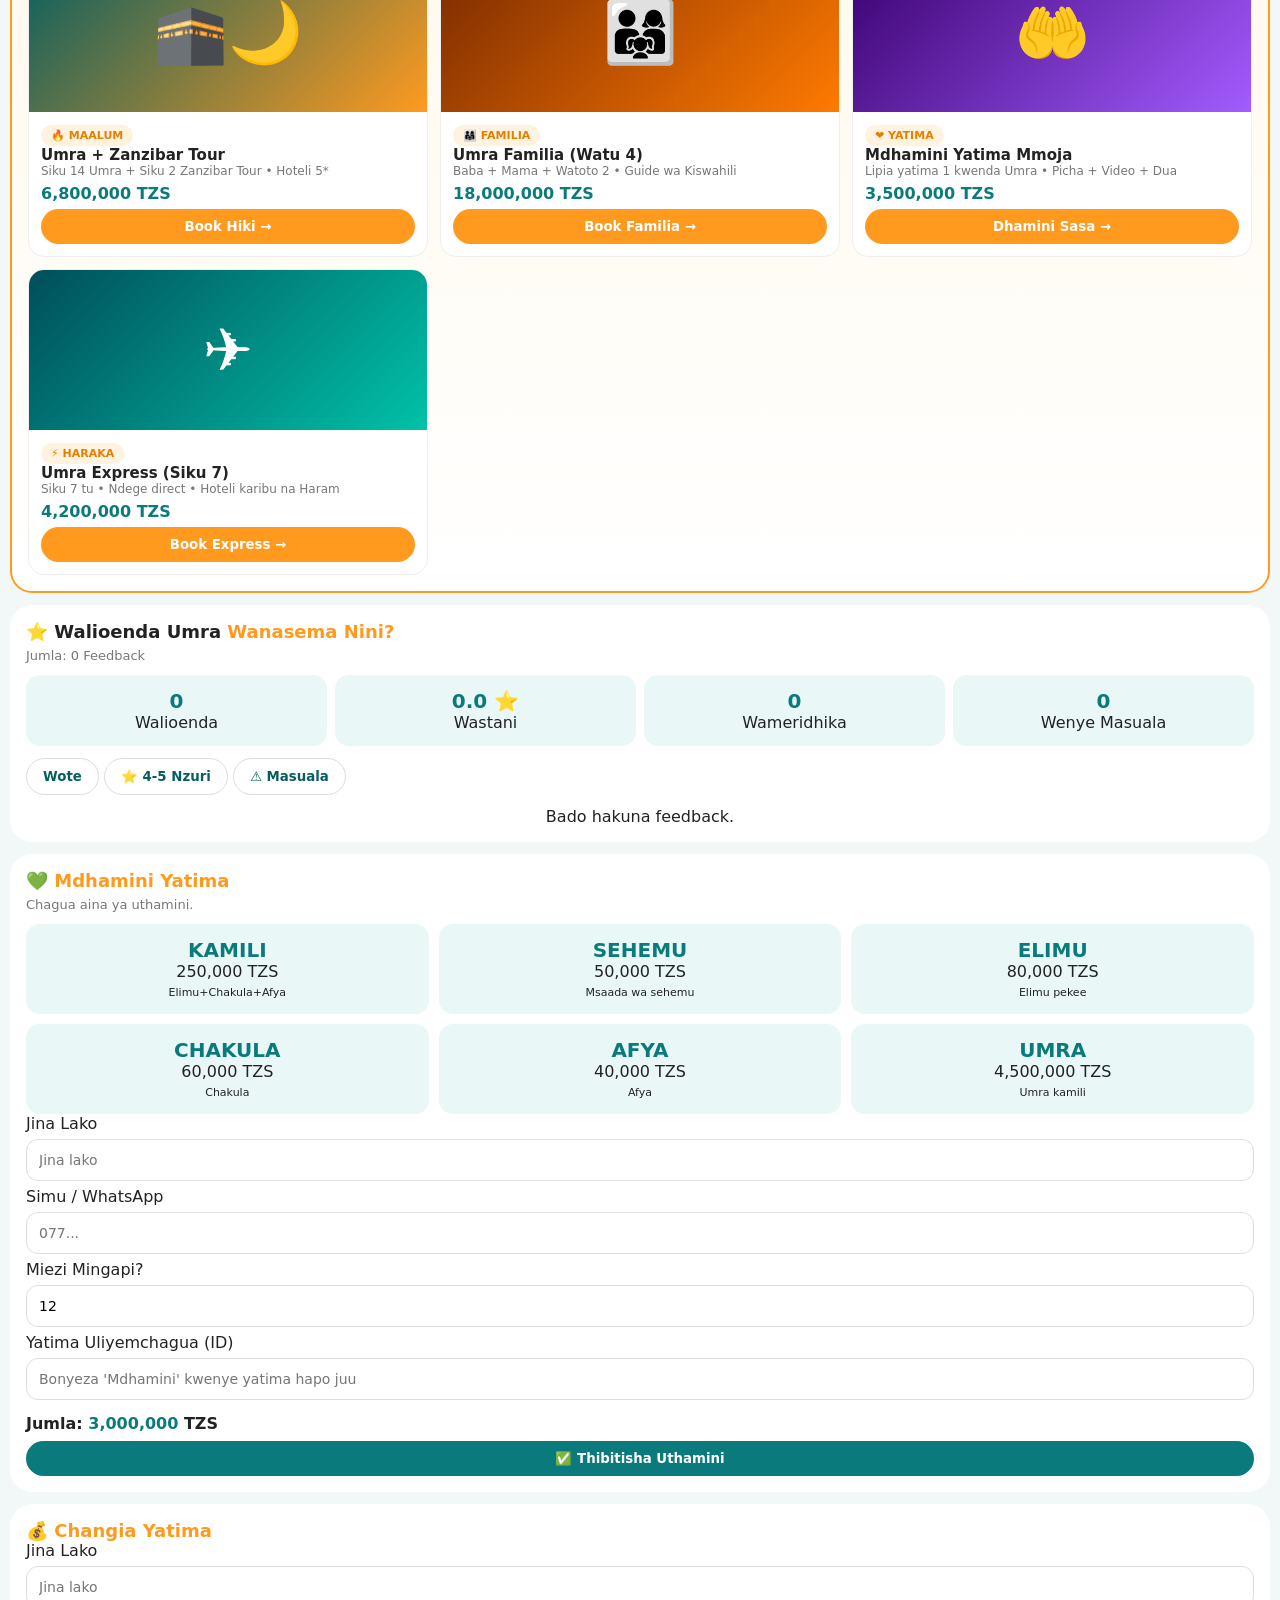
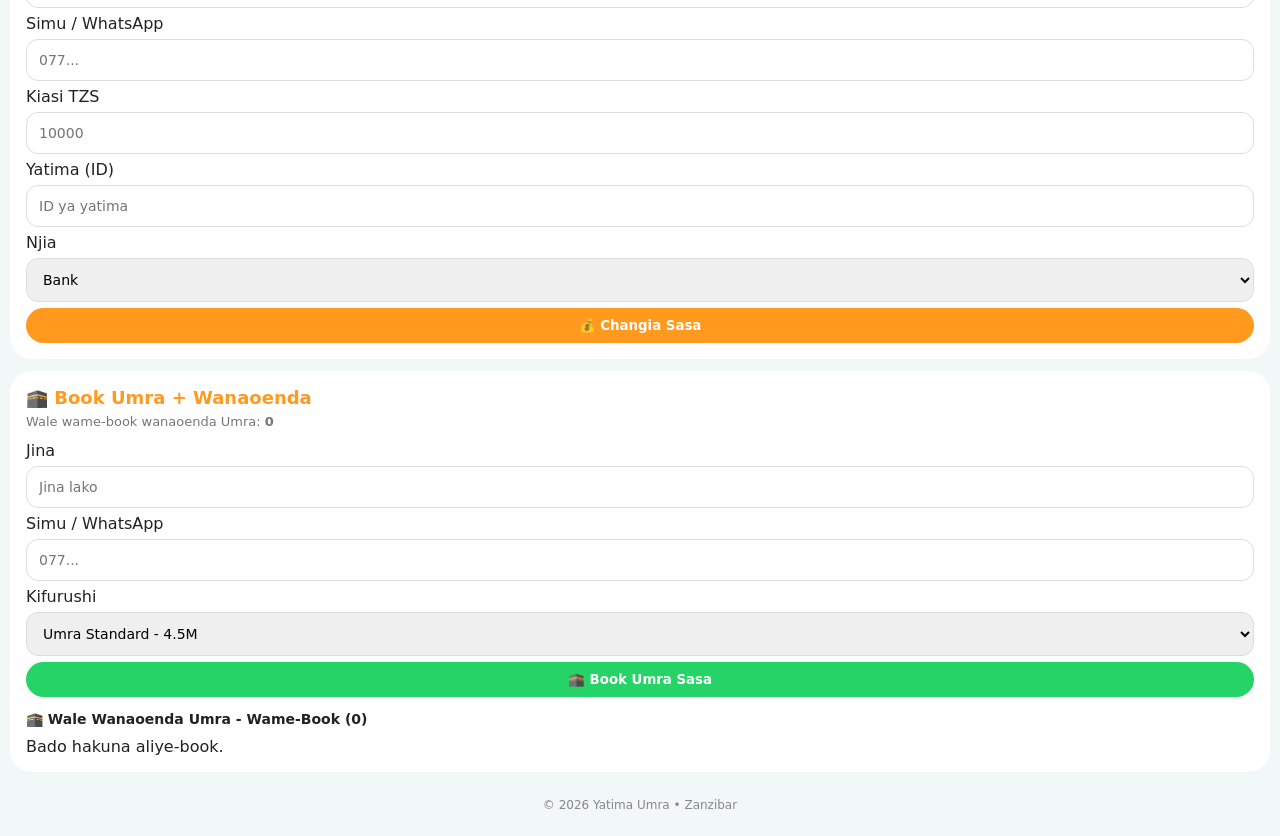
==== commit f190d9d5: "Update index.html" ====
--- a/src/Frontend/index.html
+++ b/src/Frontend/index.html
@@ -5,11 +5,11 @@
 .top{background:#065E60;color:#fff;padding:10px 14px;border-radius:14px;display:flex;justify-content:space-between;align-items:center;flex-wrap:wrap;gap:8px}
 .top b{font-size:15px}.top span{font-size:12px;color:#CFF}
 .btn{padding:10px 16px;border:none;border-radius:50px;font-weight:700;cursor:pointer;text-decoration:none;display:inline-block;text-align:center}
-.btn-teal{background:#0A7A7C;color:#fff}.btn-orange{background:#FF9A1F;color:#fff}.btn-white{background:#fff;color:#065E60}.btn-green{background:#25D366;color:#fff}
+.btn-teal{background:#0A7A7C;color:#fff}.btn-orange{background:#FF9A1F;color:#fff}.btn-white{background:#fff;color:#065E60}.btn-green{background:#25D366;color:#fff}.btn-dark{background:#062e1a;color:#fff}
 .hero{background:linear-gradient(135deg,#065E60,#0A7A7C);color:#fff;padding:22px;border-radius:22px;margin:12px 0;text-align:center}
 .hero h1{font-size:28px;line-height:1.2}.hero p{font-size:14px;color:#D9F0F0;margin:10px 0}
 .section{background:#fff;border-radius:22px;padding:16px;margin:12px 0}.section h2{font-size:18px}.section h2 span{color:#FF9A1F}.sub{font-size:13px;color:#777;margin:6px 0 12px}
-.grid3{display:grid;grid-template-columns:repeat(3,1fr);gap:10px}.card{background:#fff;border:1px solid #eee;border-radius:16px;overflow:hidden}.card img{width:100%;height:180px;object-fit:cover}.pad{padding:12px}.pad h3{font-size:15px}
+.grid3{display:grid;grid-template-columns:repeat(3,1fr);gap:12px}.card{background:#fff;border:1px solid #eee;border-radius:16px;overflow:hidden}.card img{width:100%;height:180px;object-fit:cover}.pad{padding:12px}.pad h3{font-size:15px}
 .chip{display:inline-block;background:#FFF3E0;color:#E67E00;padding:4px 10px;border-radius:50px;font-size:11px;font-weight:700}
 input,select,textarea{width:100%;padding:12px;border:1px solid #ddd;border-radius:12px;margin:6px 0;font-size:14px}
 .stat{background:#EAF7F7;padding:14px;border-radius:14px;text-align:center}.stat b{font-size:20px;color:#0A7A7C}
@@ -17,7 +17,7 @@
 .hidden{display:none}
 .modal{position:fixed;inset:0;background:#0008;display:none;align-items:center;justify-content:center;z-index:99;padding:14px}.modal.show{display:flex}.modal-box{background:#fff;width:100%;max-width:420px;padding:22px;border-radius:22px;text-align:center}
 .pay-info{background:#FFF8E1;padding:14px;border-radius:14px;text-align:left;font-size:14px;line-height:1.7;margin:12px 0}
-@media(max-width:700px){.grid3{grid-template-columns:1fr 1fr}.hero h1{font-size:22px}}
+@media(max-width:700px){.grid3{grid-template-columns:1fr}.hero h1{font-size:22px}}
 </style></head><body>
 
 <div class="top"><div><b>🕋 YATIMA UMRA</b><br><span>Zanzibar • Umra • Yatima</span></div><a href="#login" class="btn btn-white">Ingia / Jisajili →</a></div>
@@ -28,20 +28,18 @@
 <div class="section"><div style="display:grid;grid-template-columns:repeat(4,1fr);gap:8px">
 <div class="stat"><b id="sOrphans">0</b><br>Mayatima</div><div class="stat"><b id="sDon">0</b><br>Michango</div><div class="stat"><b id="sUmra">0</b><br>Walioenda Umra</div><div class="stat"><b id="sTotal">0</b><br>Jumla TZS</div></div></div>
 
-<!-- 🔐 LOGIN / REGISTER -->
 <div class="section" id="login"><h2>🔐 <span>Ingia / Jisajili - Kodi Mfumo</span></h2><p class="sub">Jaribu bure siku 3. Mmiliki akithibitisha unaingia. Mwezi ukiisha bila kulipa, mfumo unajifunga.</p>
 <div id="msgBox" style="display:none;padding:12px;border-radius:12px;margin:8px 0;font-weight:700"></div>
 <div style="display:grid;grid-template-columns:1fr 1fr;gap:12px">
 <div><h3 style="font-size:14px">🔑 Ingia</h3><input id="username" placeholder="👤 Username au 0712345678"><input id="password" type="password" placeholder="🔒 Password"><button class="btn btn-teal" style="width:100%" onclick="doLogin()">INGIA →</button><p id="loginExp" style="font-size:12px;color:#777;margin-top:6px"></p></div>
-<div><h3 style="font-size:14px">🎁 Jisajili Bure Siku 3</h3><input id="regName" placeholder="✍️ Jina Kamili"><input id="regUser" placeholder="👤 Username"><input id="regPhone" placeholder="📱 Namba - 0712345678"><input id="regPass" type="password" placeholder="🔒 Password"><select id="regPlan"><option value="JARIBIO">🎁 JARIBIO - 0 TZS (Siku 3)</option><option value="KIDOGO">👑 KIDOGO - 50,000 TZS (Siku 30)</option><option value="KHADIJA_SPECIAL">🌟 KHADIJA SPECIAL - 150,000 TZS</option></select><button class="btn btn-orange" style="width:100%" onclick="doRegister()">JISAJILI →</button></div>
+<div><h3 style="font-size:14px">🎁 Jisajili Bure Siku 3</h3><input id="regName" placeholder="✍️ Jina Kamili"><input id="regUser" placeholder="👤 Username"><input id="regPhone" placeholder="📱 Namba - 0712345678"><input id="regPass" type="password" placeholder="🔒 Password"><select id="regPlan"><option value="JARIBIO">🎁 JARIBIO - 0 TZS (Siku 3)</option><option value="KIDOGO">👑 KIDOGO - 50,000 TZS</option><option value="KUBWA">🏛️ KUBWA - 200,000 TZS (Taasisi Kubwa)</option></select><button class="btn btn-orange" style="width:100%" onclick="doRegister()">JISAJILI →</button></div>
 </div></div>
 
-<!-- 💰 VIFURUSHI 3 - KODI MFUMO -->
 <div class="section" id="kodi"><h2>💰 <span>Kodi Mfumo - Vifurushi 3</span></h2><p class="sub">Chagua kifurushi. Utaingiza namba yako ya WhatsApp, tutakutumia taarifa za malipo.</p>
 <div class="grid3">
 <div class="card" style="text-align:center;border:2px solid #eee"><div style="background:#065E60;color:#fff;padding:18px"><div style="font-size:40px">🎁</div><h3 style="margin:6px 0">JARIBIO</h3><div style="font-size:24px;font-weight:800">0 TZS</div><span style="font-size:12px;color:#CFF">Siku 3 Bure</span></div><div class="pad" style="text-align:left;font-size:13px;line-height:1.8">✅ Siku 3 • Mfumo wote<br>✅ Mayatima • Malipo • Bookings<br>✅ Dashboard</div><div class="pad"><button class="btn btn-teal" style="width:100%" onclick="choosePlan('JARIBIO')">Jisajili Bure →</button></div></div>
-<div class="card" style="text-align:center;border:2px solid #FF9A1F;box-shadow:0 10px 24px #FF9A1F22"><div style="background:linear-gradient(135deg,#FF9A1F,#FF7A00);color:#fff;padding:18px"><span class="chip" style="background:#fff;color:#E67E00">🔥 MARUFU SANA</span><div style="font-size:40px;margin-top:6px">👑</div><h3 style="margin:6px 0">KIDOGO</h3><div style="font-size:24px;font-weight:800">50,000 TZS</div><span style="font-size:12px">/ Mwezi • Siku 30</span></div><div class="pad" style="text-align:left;font-size:13px;line-height:1.8">✅ Siku 30 • Mfumo wote<br>✅ Support ya Mmiliki<br>✅ Mayatima wasio na kikomo</div><div class="pad"><button class="btn btn-orange" style="width:100%" onclick="choosePlan('KIDOGO')">Chagua KIDOGO →</button></div></div>
-<div class="card" style="text-align:center;border:2px solid #065E60"><div style="background:linear-gradient(135deg,#065E60,#0A7A7C);color:#fff;padding:18px"><div style="font-size:40px">🌟</div><h3 style="margin:6px 0">KHADIJA SPECIAL</h3><div style="font-size:24px;font-weight:800">150,000 TZS</div><span style="font-size:12px;color:#CFF">/ Mwezi • Siku 30 • VIP</span></div><div class="pad" style="text-align:left;font-size:13px;line-height:1.8">✅ Kila kitu cha KIDOGO<br>✅ WhatsApp Priority<br>✅ Mafunzo ya Mfumo</div><div class="pad"><button class="btn btn-teal" style="width:100%" onclick="choosePlan('KHADIJA_SPECIAL')">Chagua SPECIAL →</button></div></div>
+<div class="card" style="text-align:center;border:2px solid #FF9A1F;box-shadow:0 10px 24px #FF9A1F22"><div style="background:linear-gradient(135deg,#FF9A1F,#FF7A00);color:#fff;padding:18px"><span class="chip" style="background:#fff;color:#E67E00">🔥 MARUFU SANA</span><div style="font-size:40px;margin-top:6px">👑</div><h3 style="margin:6px 0">KIDOGO</h3><div style="font-size:24px;font-weight:800">50,000 TZS</div><span style="font-size:12px">/ Mwezi • Siku 30</span></div><div class="pad" style="text-align:left;font-size:13px;line-height:1.8">✅ Siku 30 • Mfumo wote<br>✅ Support ya Mmiliki<br>✅ Mayatima wasio na kikomo<br>✅ Kwa mtu mmoja / kikundi kidogo</div><div class="pad"><button class="btn btn-orange" style="width:100%" onclick="choosePlan('KIDOGO')">Chagua KIDOGO →</button></div></div>
+<div class="card" style="text-align:center;border:2px solid #062e1a;box-shadow:0 10px 24px #062e1a22"><div style="background:linear-gradient(135deg,#062e1a,#0b6b3a);color:#fff;padding:18px"><span class="chip" style="background:#FFE27A;color:#222">🏛️ TAASISI KUBWA</span><div style="font-size:40px;margin-top:6px">🏛️</div><h3 style="margin:6px 0">KUBWA</h3><div style="font-size:24px;font-weight:800">200,000 TZS</div><span style="font-size:12px;color:#CFF">/ Mwezi • Siku 30 • Bila Kikomo</span></div><div class="pad" style="text-align:left;font-size:13px;line-height:1.8">✅ Kila kitu cha KIDOGO<br>✅ <b>Mayatima bila kikomo</b><br>✅ <b>Admin wengi (watumi 5+)</b><br>✅ <b>Ripoti za Taasisi</b><br>✅ Kwa Misikiti / NGO / Taasisi Kubwa</div><div class="pad"><button class="btn btn-dark" style="width:100%" onclick="choosePlan('KUBWA')">Chagua KUBWA →</button></div></div>
 </div>
 <div id="adminBox" class="hidden" style="margin-top:12px"><h3>👑 Admin - Watumiaji</h3><div id="userList"></div></div>
 </div>
@@ -50,7 +48,6 @@
 <input id="search" placeholder="🔍 Tafuta yatima..." oninput="renderOrphans()">
 <div class="grid3" id="orphanGrid"><p>Inapakia...</p></div></div>
 
-<!-- 🌟 VIFURUSHI MAALUM -->
 <div class="section" id="maalum" style="background:linear-gradient(180deg,#FFF9EC,#fff);border:2px solid #FF9A1F"><h2>🌟 Vifurushi <span>Maalum</span></h2><p class="sub">Vifurushi vilivyotengenezwa maalum kwa ajili yako</p>
 <div class="grid3">
 <div class="card"><div style="height:160px;background:linear-gradient(135deg,#065E60,#FF9A1F);color:#fff;display:flex;align-items:center;justify-content:center;font-size:60px">🕋🌙</div><div class="pad"><span class="chip">🔥 MAALUM</span><h3>Umra + Zanzibar Tour</h3><p style="font-size:12px;color:#777">Siku 14 Umra + Siku 2 Zanzibar Tour • Hoteli 5*</p><p style="font-weight:800;color:#0A7A7C;margin:6px 0">6,800,000 TZS</p><button class="btn btn-orange" style="width:100%" onclick="choosePkg('Umra + Zanzibar Tour')">Book Hiki →</button></div></div>
@@ -59,33 +56,28 @@
 <div class="card"><div style="height:160px;background:linear-gradient(135deg,#004e5a,#00c2a8);color:#fff;display:flex;align-items:center;justify-content:center;font-size:60px">✈️</div><div class="pad"><span class="chip">⚡ HARAKA</span><h3>Umra Express (Siku 7)</h3><p style="font-size:12px;color:#777">Siku 7 tu • Ndege direct • Hoteli karibu na Haram</p><p style="font-weight:800;color:#0A7A7C;margin:6px 0">4,200,000 TZS</p><button class="btn btn-orange" style="width:100%" onclick="choosePkg('Umra Express')">Book Express →</button></div></div>
 </div></div>
 
-<!-- ⭐ FEEDBACK -->
 <div class="section" id="feedback"><h2>⭐ Walioenda Umra <span>Wanasema Nini?</span></h2><p class="sub" id="feedbackTotal">Inapakia...</p>
 <div style="display:grid;grid-template-columns:repeat(4,1fr);gap:8px;margin-bottom:12px;text-align:center"><div class="stat"><b id="fbTotal">0</b><br>Walioenda</div><div class="stat"><b id="fbAvg">0 ⭐</b><br>Wastani</div><div class="stat"><b id="fbHappy">0</b><br>Wameridhika</div><div class="stat"><b id="fbIssues">0</b><br>Wenye Masuala</div></div>
 <div style="margin-bottom:12px"><button onclick="filterFeedback('all')" class="btn btn-white" style="border:1px solid #ddd">Wote</button> <button onclick="filterFeedback('good')" class="btn btn-white" style="border:1px solid #ddd">⭐ 4-5 Nzuri</button> <button onclick="filterFeedback('issues')" class="btn btn-white" style="border:1px solid #ddd">⚠️ Masuala</button></div>
 <div class="grid3" id="feedbackGrid"><p>Inapakia feedback...</p></div></div>
 
-<!-- 💚 MDHAMINI -->
 <div class="section" id="mdhamini"><h2>💚 <span>Mdhamini Yatima</span></h2><p class="sub">Chagua aina ya uthamini.</p>
 <div style="display:grid;grid-template-columns:repeat(3,1fr);gap:10px" id="sponTypes"></div>
 <label>Jina Lako</label><input id="spName" placeholder="Jina lako"><label>Simu / WhatsApp</label><input id="spPhone" placeholder="077..."><label>Miezi Mingapi?</label><input id="spMonths" type="number" value="12"><label>Yatima Uliyemchagua (ID)</label><input id="spOrphanId" placeholder="Bonyeza 'Mdhamini' kwenye yatima hapo juu">
 <p style="font-weight:700;margin:8px 0">Jumla: <span id="spTotal" style="color:#0A7A7C">0</span> TZS</p>
 <button class="btn btn-teal" style="width:100%" onclick="doSponsor()">✅ Thibitisha Uthamini</button></div>
 
-<!-- 💰 CHANGIA -->
 <div class="section" id="changia"><h2>💰 <span>Changia Yatima</span></h2><label>Jina Lako</label><input id="dName" placeholder="Jina lako"><label>Simu / WhatsApp</label><input id="dPhone" placeholder="077..."><label>Kiasi TZS</label><input id="dAmount" type="number" placeholder="10000"><label>Yatima (ID)</label><input id="dOrphanId" placeholder="ID ya yatima"><label>Njia</label><select id="dMethod"><option>Bank</option><option>M-Pesa</option><option>Tigo Pesa</option><option>Airtel Money</option></select><button class="btn btn-orange" style="width:100%" onclick="doDonate()">💰 Changia Sasa</button></div>
 
-<!-- 🕋 BOOK -->
 <div class="section" id="book"><h2>🕋 <span>Book Umra + Wanaoenda</span></h2><p class="sub">Wale wame-book wanaoenda Umra: <b id="bookCount">0</b></p>
 <label>Jina</label><input id="bName" placeholder="Jina lako"><label>Simu / WhatsApp</label><input id="bPhone" placeholder="077..."><label>Kifurushi</label><select id="bPack"><option>Umra Standard - 4.5M</option><option>Umra VIP - 7.5M</option><option>Umra Familia - 16M</option><option>Umra + Zanzibar Tour - 6.8M</option><option>Mdhamini Yatima Mmoja - 3.5M</option><option>Umra Express - 4.2M</option></select><button class="btn btn-green" style="width:100%" onclick="doBook()">🕋 Book Umra Sasa</button>
 <div id="bookList" style="margin-top:14px"></div></div>
 
 <div style="text-align:center;padding:14px;font-size:12px;color:#888">© 2026 Yatima Umra • Zanzibar</div>
 
-<!-- MODAL: WHATSAPP + MALIPO - PBZ INAONEKANA HAPA TU -->
 <div class="modal" id="waModal"><div class="modal-box">
 <div id="waStep1"><div style="font-size:50px">💬</div><h3 id="waTitle">Kifurushi KIDOGO</h3><p style="font-size:13px;color:#777">Ingiza namba yako ya WhatsApp, tutakutumia taarifa za malipo.</p>
-<input id="waPhone" placeholder="📱 Namba ya WhatsApp - 077..."><input id="waName" placeholder="✍️ Jina lako">
+<input id="waPhone" placeholder="📱 Namba ya WhatsApp - 077..."><input id="waName" placeholder="✍️ Jina lako / Jina la Taasisi">
 <button class="btn btn-green" style="width:100%" onclick="sendWaInfo()">📩 Nitumie Taarifa za Malipo →</button>
 <button class="btn btn-white" style="width:100%;margin-top:8px;border:1px solid #ddd" onclick="closeWa()">Ghairi</button></div>
 <div id="waStep2" class="hidden"><div style="font-size:50px">✅</div><h3>Taarifa za Malipo</h3><p style="font-size:13px;color:#777">Tumekutumia WhatsApp. Hizi hapa pia:</p>
@@ -98,35 +90,27 @@
 
 <script>
 const API_URL = 'https://yatima-umra-system.onrender.com';
-// PBZ INFO - IMEFICHWA KWENYE JS TU, HAIONEKANI MBELE
 const BANK_NAME='PBZ', BANK_ACC='0887387001', BANK_OWNER='KHADIJA DENGE', ADMIN_WA='255887387001';
 let orphans=[], allFeedback=[], allBookings=[], selType={name:'KAMILI',amount:250000}, curPlan='KIDOGO', curPkg='';
+const PLANS={ JARIBIO:{price:'0 TZS',days:3}, KIDOGO:{price:'50,000 TZS',days:30}, KUBWA:{price:'200,000 TZS',days:30} };
 const TYPES=[{name:'KAMILI',amount:250000,desc:'Elimu+Chakula+Afya'},{name:'SEHEMU',amount:50000,desc:'Msaada wa sehemu'},{name:'ELIMU',amount:80000,desc:'Elimu pekee'},{name:'CHAKULA',amount:60000,desc:'Chakula'},{name:'AFYA',amount:40000,desc:'Afya'},{name:'UMRA',amount:4500000,desc:'Umra kamili'}];
 document.getElementById('sponTypes').innerHTML=TYPES.map(t=>`<div class="stat" onclick="selType={name:'${t.name}',amount:${t.amount}};calcSpon();document.querySelectorAll('#sponTypes .stat').forEach(e=>e.style.border='');this.style.border='2px solid #FF9A1F'" style="cursor:pointer"><b>${t.name}</b><br>${t.amount.toLocaleString()} TZS<br><span style="font-size:11px">${t.desc}</span></div>`).join('');
 function calcSpon(){ document.getElementById('spTotal').textContent=(selType.amount*(parseInt(document.getElementById('spMonths').value)||1)).toLocaleString(); }
 document.getElementById('spMonths').oninput=calcSpon; calcSpon();
-
-// --- MODAL: WHATSAPP -> BANK INFO ---
-function openWa(plan, pkg){ curPlan=plan||'KIDOGO'; curPkg=pkg||plan; document.getElementById('waTitle').textContent = pkg ? 'Kifurushi: '+pkg : 'Kifurushi: '+plan; document.getElementById('waStep1').classList.remove('hidden'); document.getElementById('waStep2').classList.add('hidden'); document.getElementById('waModal').classList.add('show'); let u=getUser(); if(u.phone) document.getElementById('waPhone').value=u.phone; if(u.name) document.getElementById('waName').value=u.name; }
+function openWa(plan, pkg){ curPlan=plan||'KIDOGO'; curPkg=pkg||plan; document.getElementById('waTitle').textContent = pkg && pkg!==plan ? 'Kifurushi: '+pkg : 'Kifurushi: '+plan+' - '+(PLANS[plan]?PLANS[plan].price:''); document.getElementById('waStep1').classList.remove('hidden'); document.getElementById('waStep2').classList.add('hidden'); document.getElementById('waModal').classList.add('show'); let u=getUser(); if(u.phone) document.getElementById('waPhone').value=u.phone; if(u.name) document.getElementById('waName').value=u.name; }
 function closeWa(){ document.getElementById('waModal').classList.remove('show'); }
 function choosePlan(p){ if(p==='JARIBIO'){ document.getElementById('regPlan').value='JARIBIO'; document.getElementById('login').scrollIntoView({behavior:'smooth'}); return; } openWa(p,''); }
 function choosePkg(n){ openWa('KIDOGO', n); }
 function sendWaInfo(){
   let phone=document.getElementById('waPhone').value.trim(); let name=document.getElementById('waName').value.trim()||'Mteja';
   if(!phone) return alert('Ingiza namba ya WhatsApp kwanza');
-  let price = curPlan==='KIDOGO' ? '50,000 TZS' : curPlan==='KHADIJA_SPECIAL' ? '150,000 TZS' : curPlan;
+  let price = PLANS[curPlan] ? PLANS[curPlan].price : curPlan;
   let label = curPkg && curPkg!==curPlan ? curPkg : curPlan+' - '+price;
   document.getElementById('waPlanInfo').textContent=label;
   document.getElementById('waStep1').classList.add('hidden'); document.getElementById('waStep2').classList.remove('hidden');
-  // Tuma WhatsApp kwa Admin + kwa Mteja (fungua WhatsApp)
   let msgAdmin='Habari! Mimi '+name+' ('+phone+') nataka kifurushi '+label+'. Nimtumie taarifa za malipo.';
-  let msgUser='Habari '+name+'! Karibu Yatima Umra. Kifurushi chako: '+label+'. Lipa hivi: Bank: '+BANK_NAME+' | Account: '+BANK_ACC+' | Jina: '+BANK_OWNER+' | Reference: '+name+' + '+label+'. Baada ya kulipa tuma Muamala hapa.';
-  // Fungua WhatsApp kwa Admin - Admin atamtumia mteja Bank Info
   document.getElementById('waLink').href='https://wa.me/'+ADMIN_WA+'?text='+encodeURIComponent(msgAdmin);
-  // Pia tuma SMS ya moja kwa moja kwenye WhatsApp ya mteja - kwa kutumia wa.me ya namba yake (mteja anabofya link)
-  // Hifadhi namba kwa ajili ya confirmPay
   localStorage.setItem('waPhone', phone); localStorage.setItem('waName', name);
-  // Tuma kwenye backend ili Khadija aone
   fetch(API_URL+'/api/auth/pay',{method:'POST',headers:{'Content-Type':'application/json'},body:JSON.stringify({phone:phone,plan:curPlan,reference:'WHATSAPP-'+phone})}).catch(e=>{});
 }
 async function confirmPay(){
@@ -135,8 +119,6 @@
   await fetch(API_URL+'/api/auth/pay',{method:'POST',headers:{'Content-Type':'application/json'},body:JSON.stringify({phone:phone,plan:curPlan,reference:txn})});
   alert('✅ Asante! Malipo yamepokelewa. Mmiliki atakuthibitisha.'); closeWa();
 }
-
-// --- AUTH ---
 function showMsg(m,err){ let el=document.getElementById('msgBox'); el.style.display='block'; el.style.background=err?'#fee2e2':'#dcfce7'; el.style.color=err?'#991b1b':'#166534'; el.textContent=m; }
 function getUser(){ try{ return JSON.parse(localStorage.getItem('user')||'{}') }catch(e){ return {} } }
 function setUserBadge(){ let u=getUser(); if(u.username){ let e=document.getElementById('loginExp'); if(e && u.expiresAt) e.textContent='⏰ Mfumo unaisha: '+new Date(u.expiresAt).toLocaleDateString()+' • '+(u.plan||''); if(u.role==='ADMIN'||u.role==='OWNER'){ document.getElementById('adminBox').classList.remove('hidden'); loadUsers(); } } }
@@ -161,7 +143,6 @@
 }
 async function approveUser(id){ await fetch(API_URL+'/api/auth/approve/'+id,{method:'PUT'}); alert('✅ Amethibitishwa'); loadUsers(); }
 async function lockUser(id){ await fetch(API_URL+'/api/auth/lock/'+id,{method:'PUT'}); alert('🔒 Amefungwa'); loadUsers(); }
-
 async function loadAll(){
  try{ let r=await fetch(API_URL+'/api/stats'); if(r.ok){ let s=await r.json(); document.getElementById('sOrphans').textContent=s.orphans; document.getElementById('sDon').textContent=s.donations; document.getElementById('sUmra').textContent=s.umra; document.getElementById('sTotal').textContent=(s.totalDonations+s.totalSponsorship).toLocaleString(); } }catch(e){}
  try{ let r=await fetch(API_URL+'/api/orphans'); if(r.ok) orphans=await r.json(); renderOrphans(); }catch(e){}
@@ -178,7 +159,6 @@
  let o=orphans.find(x=>x.id==parseInt(document.getElementById('spOrphanId').value)); if(!o) return alert('Chagua yatima kwanza');
  let body={orphanId:o.id,orphanName:o.name,sponsorName:document.getElementById('spName').value,sponsorPhone:document.getElementById('spPhone').value,type:selType.name,amount:selType.amount,months:parseInt(document.getElementById('spMonths').value)||12,totalAmount:selType.amount*(parseInt(document.getElementById('spMonths').value)||12)};
  await fetch(API_URL+'/api/sponsorships',{method:'POST',headers:{'Content-Type':'application/json'},body:JSON.stringify(body)});
- // WhatsApp - bila kuonyesha Bank mbele, tunamtumia baada ya click
  window.open('https://wa.me/'+ADMIN_WA+'?text='+encodeURIComponent('Habari! Mimi '+body.sponsorName+' ('+body.sponsorPhone+') nataka nimdhamini '+o.name+' - '+selType.name+' '+body.totalAmount+' TZS kwa miezi '+body.months+'. Nitumie taarifa za malipo.'),'_blank');
  alert('✅ Uthamini umehifadhiwa! Utatumiwa taarifa za malipo WhatsApp.'); location.reload();
 }
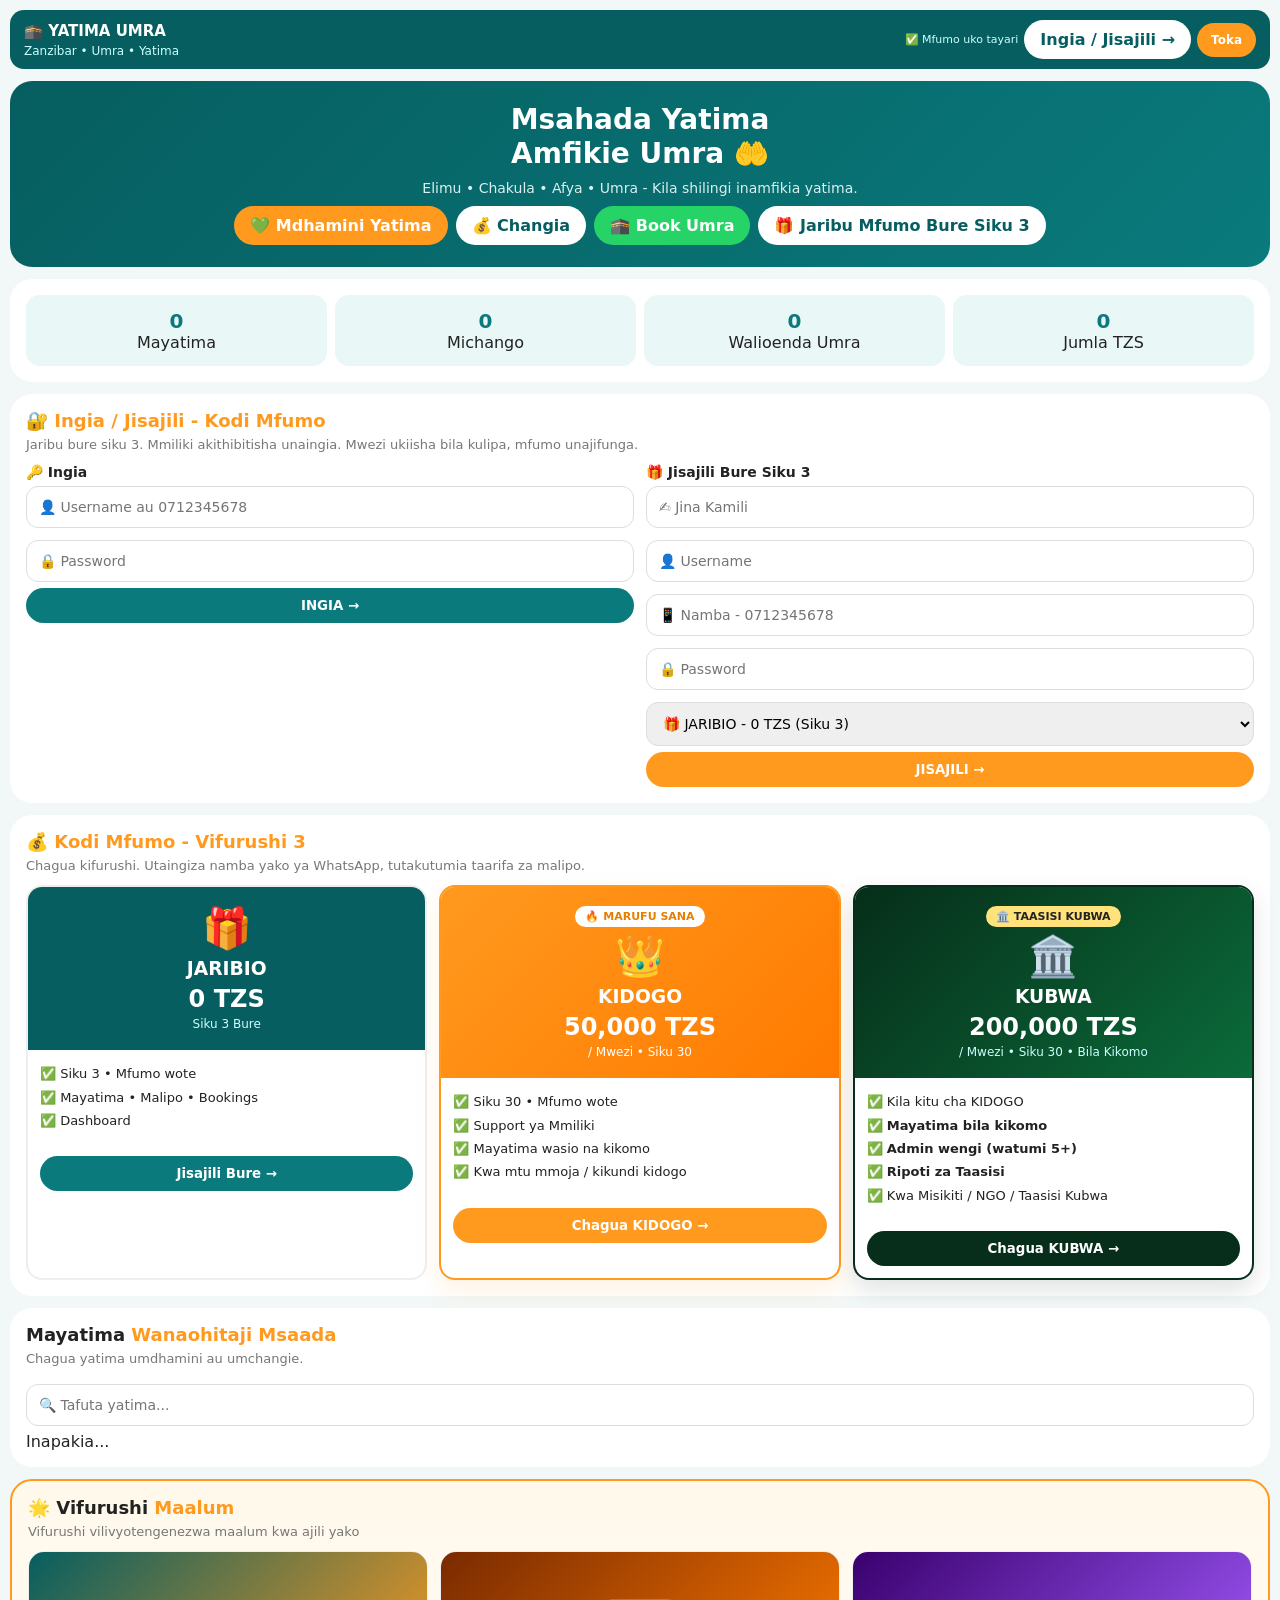
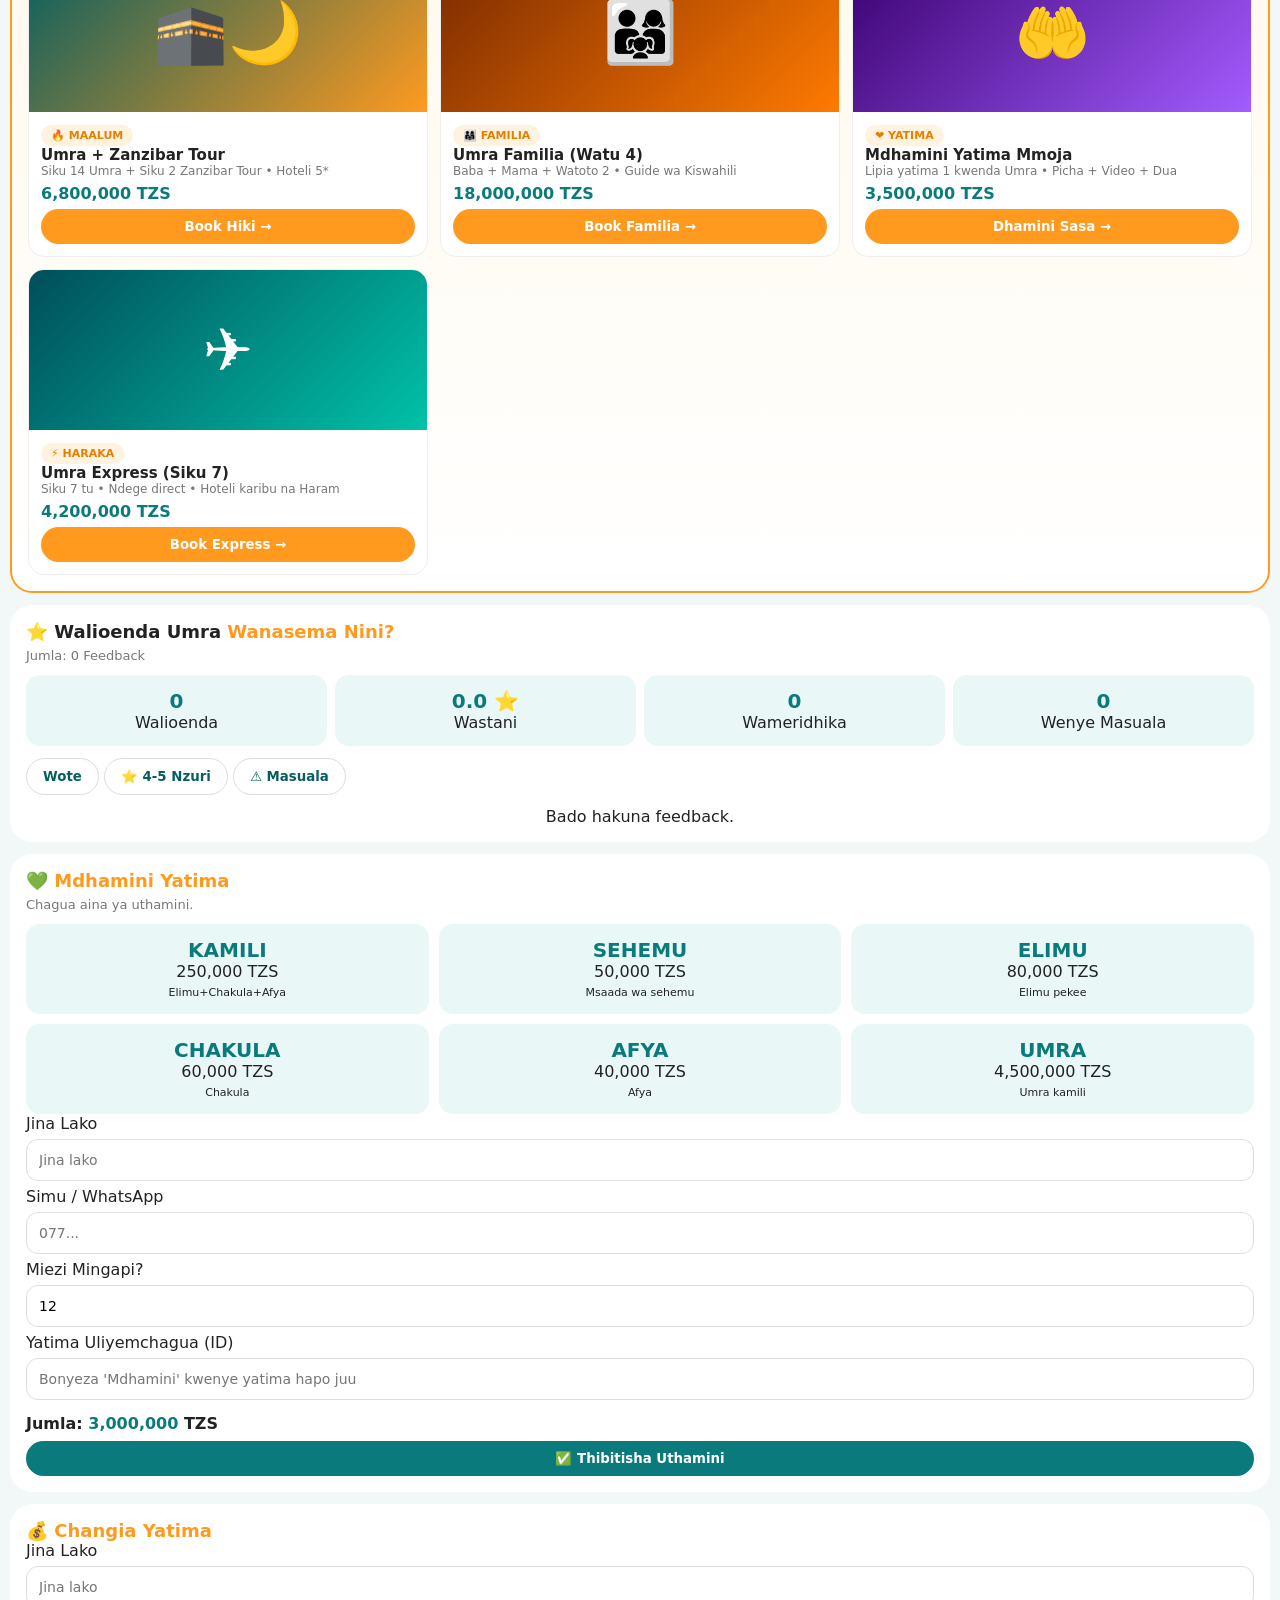
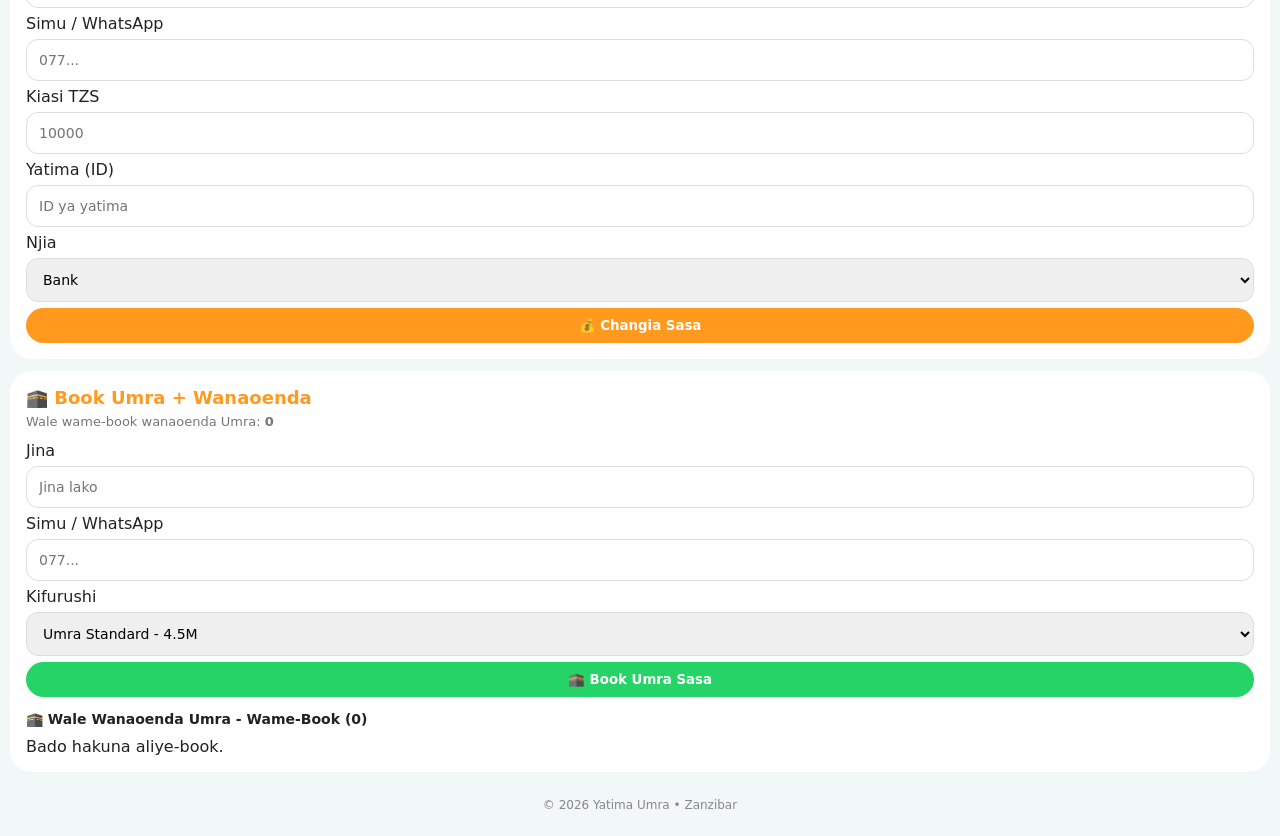
==== commit 253aa94a: "Update index.html" ====
--- a/src/Frontend/index.html
+++ b/src/Frontend/index.html
@@ -5,6 +5,7 @@
 .top{background:#065E60;color:#fff;padding:10px 14px;border-radius:14px;display:flex;justify-content:space-between;align-items:center;flex-wrap:wrap;gap:8px}
 .top b{font-size:15px}.top span{font-size:12px;color:#CFF}
 .btn{padding:10px 16px;border:none;border-radius:50px;font-weight:700;cursor:pointer;text-decoration:none;display:inline-block;text-align:center}
+.btn:disabled{opacity:.6;cursor:not-allowed}
 .btn-teal{background:#0A7A7C;color:#fff}.btn-orange{background:#FF9A1F;color:#fff}.btn-white{background:#fff;color:#065E60}.btn-green{background:#25D366;color:#fff}.btn-dark{background:#062e1a;color:#fff}
 .hero{background:linear-gradient(135deg,#065E60,#0A7A7C);color:#fff;padding:22px;border-radius:22px;margin:12px 0;text-align:center}
 .hero h1{font-size:28px;line-height:1.2}.hero p{font-size:14px;color:#D9F0F0;margin:10px 0}
@@ -20,7 +21,7 @@
 @media(max-width:700px){.grid3{grid-template-columns:1fr}.hero h1{font-size:22px}}
 </style></head><body>
 
-<div class="top"><div><b>🕋 YATIMA UMRA</b><br><span>Zanzibar • Umra • Yatima</span></div><a href="#login" class="btn btn-white">Ingia / Jisajili →</a></div>
+<div class="top"><div><b>🕋 YATIMA UMRA</b><br><span>Zanzibar • Umra • Yatima</span></div><div style="display:flex;gap:6px;align-items:center"><span id="backendStatus" style="font-size:11px;color:#CFF">⏳ Inaamsha...</span><a href="#login" class="btn btn-white">Ingia / Jisajili →</a><button onclick="logoutAll()" style="background:#FF9A1F;color:#fff;border:none;padding:10px 14px;border-radius:50px;font-weight:700;cursor:pointer;font-size:12px">Toka</button></div></div>
 
 <div class="hero"><h1>Msahada Yatima<br>Amfikie Umra 🤲</h1><p>Elimu • Chakula • Afya • Umra - Kila shilingi inamfikia yatima.</p>
 <div style="display:flex;gap:8px;justify-content:center;flex-wrap:wrap"><a href="#mdhamini" class="btn btn-orange">💚 Mdhamini Yatima</a><a href="#changia" class="btn btn-white">💰 Changia</a><a href="#book" class="btn btn-green">🕋 Book Umra</a><a href="#kodi" class="btn btn-white">🎁 Jaribu Mfumo Bure Siku 3</a></div></div>
@@ -31,8 +32,8 @@
 <div class="section" id="login"><h2>🔐 <span>Ingia / Jisajili - Kodi Mfumo</span></h2><p class="sub">Jaribu bure siku 3. Mmiliki akithibitisha unaingia. Mwezi ukiisha bila kulipa, mfumo unajifunga.</p>
 <div id="msgBox" style="display:none;padding:12px;border-radius:12px;margin:8px 0;font-weight:700"></div>
 <div style="display:grid;grid-template-columns:1fr 1fr;gap:12px">
-<div><h3 style="font-size:14px">🔑 Ingia</h3><input id="username" placeholder="👤 Username au 0712345678"><input id="password" type="password" placeholder="🔒 Password"><button class="btn btn-teal" style="width:100%" onclick="doLogin()">INGIA →</button><p id="loginExp" style="font-size:12px;color:#777;margin-top:6px"></p></div>
-<div><h3 style="font-size:14px">🎁 Jisajili Bure Siku 3</h3><input id="regName" placeholder="✍️ Jina Kamili"><input id="regUser" placeholder="👤 Username"><input id="regPhone" placeholder="📱 Namba - 0712345678"><input id="regPass" type="password" placeholder="🔒 Password"><select id="regPlan"><option value="JARIBIO">🎁 JARIBIO - 0 TZS (Siku 3)</option><option value="KIDOGO">👑 KIDOGO - 50,000 TZS</option><option value="KUBWA">🏛️ KUBWA - 200,000 TZS (Taasisi Kubwa)</option></select><button class="btn btn-orange" style="width:100%" onclick="doRegister()">JISAJILI →</button></div>
+<div><h3 style="font-size:14px">🔑 Ingia</h3><input id="username" placeholder="👤 Username au 0712345678"><input id="password" type="password" placeholder="🔒 Password"><button id="loginBtn" class="btn btn-teal" style="width:100%" onclick="doLogin()">INGIA →</button><p id="loginExp" style="font-size:12px;color:#777;margin-top:6px"></p></div>
+<div><h3 style="font-size:14px">🎁 Jisajili Bure Siku 3</h3><input id="regName" placeholder="✍️ Jina Kamili"><input id="regUser" placeholder="👤 Username"><input id="regPhone" placeholder="📱 Namba - 0712345678"><input id="regPass" type="password" placeholder="🔒 Password"><select id="regPlan"><option value="JARIBIO">🎁 JARIBIO - 0 TZS (Siku 3)</option><option value="KIDOGO">👑 KIDOGO - 50,000 TZS</option><option value="KUBWA">🏛️ KUBWA - 200,000 TZS (Taasisi Kubwa)</option></select><button id="regBtn" class="btn btn-orange" style="width:100%" onclick="doRegister()">JISAJILI →</button></div>
 </div></div>
 
 <div class="section" id="kodi"><h2>💰 <span>Kodi Mfumo - Vifurushi 3</span></h2><p class="sub">Chagua kifurushi. Utaingiza namba yako ya WhatsApp, tutakutumia taarifa za malipo.</p>
@@ -91,8 +92,33 @@
 <script>
 const API_URL = 'https://yatima-umra-system.onrender.com';
 const BANK_NAME='PBZ', BANK_ACC='0887387001', BANK_OWNER='KHADIJA DENGE', ADMIN_WA='255887387001';
-let orphans=[], allFeedback=[], allBookings=[], selType={name:'KAMILI',amount:250000}, curPlan='KIDOGO', curPkg='';
+let orphans=[], allFeedback=[], allBookings=[], selType={name:'KAMILI',amount:250000}, curPlan='KIDOGO', curPkg='', isLoggingIn=false;
 const PLANS={ JARIBIO:{price:'0 TZS',days:3}, KIDOGO:{price:'50,000 TZS',days:30}, KUBWA:{price:'200,000 TZS',days:30} };
+
+// ===== FIX 1: Futa token ya zamani / iliyo-expire mara page inapofunguka =====
+(function clearStale(){
+  try{
+    let u = JSON.parse(localStorage.getItem('user')||'{}');
+    if(u && u.expiresAt && new Date(u.expiresAt) < new Date()){ localStorage.removeItem('token'); localStorage.removeItem('user'); }
+    if(u && (u.status==='locked' || u.status==='expired')){ localStorage.removeItem('token'); localStorage.removeItem('user'); }
+  }catch(e){ localStorage.removeItem('token'); localStorage.removeItem('user'); }
+})();
+function logoutAll(){ localStorage.removeItem('token'); localStorage.removeItem('user'); localStorage.removeItem('waPhone'); localStorage.removeItem('waName'); location.reload(); }
+
+// ===== FIX 2: Amsha Backend ukifungua page - ili Ingia isichelewe =====
+async function wakeBackend(){
+  let st=document.getElementById('backendStatus'); if(st) st.textContent='⏳ Inaamsha mfumo...';
+  try{ let c=new AbortController(); setTimeout(()=>c.abort(), 8000); await fetch(API_URL+'/api/stats',{signal:c.signal}).catch(()=>{}); if(st) st.textContent='✅ Mfumo uko tayari'; }
+  catch(e){ if(st) st.textContent='⚠️ Mfumo bado unaamka...'; }
+}
+wakeBackend();
+
+// ===== FIX 3: Fetch na Timeout 20s =====
+async function fetchWithTimeout(url, options, ms=20000){
+  let c=new AbortController(); let t=setTimeout(()=>c.abort(), ms);
+  try{ let r=await fetch(url,{...options, signal:c.signal}); clearTimeout(t); return r; }catch(e){ clearTimeout(t); throw e; }
+}
+
 const TYPES=[{name:'KAMILI',amount:250000,desc:'Elimu+Chakula+Afya'},{name:'SEHEMU',amount:50000,desc:'Msaada wa sehemu'},{name:'ELIMU',amount:80000,desc:'Elimu pekee'},{name:'CHAKULA',amount:60000,desc:'Chakula'},{name:'AFYA',amount:40000,desc:'Afya'},{name:'UMRA',amount:4500000,desc:'Umra kamili'}];
 document.getElementById('sponTypes').innerHTML=TYPES.map(t=>`<div class="stat" onclick="selType={name:'${t.name}',amount:${t.amount}};calcSpon();document.querySelectorAll('#sponTypes .stat').forEach(e=>e.style.border='');this.style.border='2px solid #FF9A1F'" style="cursor:pointer"><b>${t.name}</b><br>${t.amount.toLocaleString()} TZS<br><span style="font-size:11px">${t.desc}</span></div>`).join('');
 function calcSpon(){ document.getElementById('spTotal').textContent=(selType.amount*(parseInt(document.getElementById('spMonths').value)||1)).toLocaleString(); }
@@ -116,29 +142,42 @@
 async function confirmPay(){
   let txn=document.getElementById('waTxn').value.trim(); let phone=localStorage.getItem('waPhone')||document.getElementById('waPhone').value.trim();
   if(!txn) return alert('Ingiza Namba ya Muamala baada ya kulipa');
-  await fetch(API_URL+'/api/auth/pay',{method:'POST',headers:{'Content-Type':'application/json'},body:JSON.stringify({phone:phone,plan:curPlan,reference:txn})});
-  alert('✅ Asante! Malipo yamepokelewa. Mmiliki atakuthibitisha.'); closeWa();
+  try{ await fetchWithTimeout(API_URL+'/api/auth/pay',{method:'POST',headers:{'Content-Type':'application/json'},body:JSON.stringify({phone:phone,plan:curPlan,reference:txn})},15000); alert('✅ Asante! Malipo yamepokelewa. Mmiliki atakuthibitisha.'); closeWa(); }catch(e){ alert('Mfumo unachelewa, jaribu tena'); }
 }
 function showMsg(m,err){ let el=document.getElementById('msgBox'); el.style.display='block'; el.style.background=err?'#fee2e2':'#dcfce7'; el.style.color=err?'#991b1b':'#166534'; el.textContent=m; }
 function getUser(){ try{ return JSON.parse(localStorage.getItem('user')||'{}') }catch(e){ return {} } }
 function setUserBadge(){ let u=getUser(); if(u.username){ let e=document.getElementById('loginExp'); if(e && u.expiresAt) e.textContent='⏰ Mfumo unaisha: '+new Date(u.expiresAt).toLocaleDateString()+' • '+(u.plan||''); if(u.role==='ADMIN'||u.role==='OWNER'){ document.getElementById('adminBox').classList.remove('hidden'); loadUsers(); } } }
 async function doLogin(){
+  if(isLoggingIn) return;
   let u=document.getElementById('username').value.trim(); let p=document.getElementById('password').value;
   if(!u||!p) return showMsg('Jaza username na password',true);
+  let btn=document.getElementById('loginBtn'); isLoggingIn=true; btn.disabled=true; btn.textContent='⏳ Inaingia... Subiri...';
+  localStorage.removeItem('token'); localStorage.removeItem('user');
   let isPhone=/^[0-9+]+$/.test(u); let body=isPhone?{phone:u,password:p}:{username:u,password:p,phone:u};
-  let r=await fetch(API_URL+'/api/auth/login',{method:'POST',headers:{'Content-Type':'application/json'},body:JSON.stringify(body)}); let d=await r.json();
-  if(d.success){ localStorage.setItem('user',JSON.stringify(d)); setUserBadge(); showMsg('Karibu '+(d.name||d.username)+'! ✅',false); }
-  else { showMsg(d.message||'Login imeshindikana',true); if(d.error==='EXPIRED'||d.error==='LOCKED'){ openWa('KIDOGO',''); } }
+  try{
+    let r=await fetchWithTimeout(API_URL+'/api/auth/login',{method:'POST',headers:{'Content-Type':'application/json'},body:JSON.stringify(body)},20000); let d=await r.json();
+    if(d.success){ localStorage.setItem('token','logged-in-'+Date.now()); localStorage.setItem('user',JSON.stringify(d)); setUserBadge(); showMsg('Karibu '+(d.name||d.username)+'! ✅',false); }
+    else { showMsg(d.message||'Login imeshindikana',true); if(d.error==='EXPIRED'||d.error==='LOCKED'){ openWa('KIDOGO',''); } }
+  }catch(e){
+    if(e.name==='AbortError') showMsg('⏳ Mfumo unachelewa kuamka (Render imelala). Subiri sekunde 10 kisha bonyeza Ingia tena.',true);
+    else showMsg('Backend haijapatikana. Jaribu tena.',true);
+    wakeBackend();
+  } finally { isLoggingIn=false; btn.disabled=false; btn.textContent='INGIA →'; }
 }
 async function doRegister(){
+  let btn=document.getElementById('regBtn'); btn.disabled=true; btn.textContent='⏳ Inajisajili...';
   let f=document.getElementById('regName').value.trim(); let u=document.getElementById('regUser').value.trim(); let ph=document.getElementById('regPhone').value.trim(); let p=document.getElementById('regPass').value; let plan=document.getElementById('regPlan').value;
-  if(!u||!p) return showMsg('Jaza username na password',true); if(!ph) return showMsg('Jaza namba ya simu',true);
-  let r=await fetch(API_URL+'/api/auth/register',{method:'POST',headers:{'Content-Type':'application/json'},body:JSON.stringify({name:f||u,username:u,phone:ph,password:p,role:'Mthamini',plan:plan})}); let d=await r.json();
-  if(d.success) showMsg('✅ Umejisajili! Subiri Mmiliki akuthibitishe.',false); else showMsg(d.message||'Kujisajili kumeshindikana',true);
+  if(!u||!p){ showMsg('Jaza username na password',true); btn.disabled=false; btn.textContent='JISAJILI →'; return; }
+  if(!ph){ showMsg('Jaza namba ya simu',true); btn.disabled=false; btn.textContent='JISAJILI →'; return; }
+  try{
+    let r=await fetchWithTimeout(API_URL+'/api/auth/register',{method:'POST',headers:{'Content-Type':'application/json'},body:JSON.stringify({name:f||u,username:u,phone:ph,password:p,role:'Mthamini',plan:plan})},20000); let d=await r.json();
+    if(d.success) showMsg('✅ Umejisajili! Subiri Mmiliki akuthibitishe.',false); else showMsg(d.message||'Kujisajili kumeshindikana',true);
+  }catch(e){ showMsg('Mfumo unachelewa kuamka, jaribu tena baada ya sekunde 10',true); }
+  btn.disabled=false; btn.textContent='JISAJILI →';
 }
 async function loadUsers(){
   let el=document.getElementById('userList'); if(!el) return;
-  try{ let r=await fetch(API_URL+'/api/auth/all'); let list=await r.json(); if(!Array.isArray(list)) return;
+  try{ let r=await fetchWithTimeout(API_URL+'/api/auth/all',{},15000); let list=await r.json(); if(!Array.isArray(list)) return;
   el.innerHTML=list.map(u=>{ let pill=u.status==='active'?'<span class="pill active">ACTIVE</span>':u.status==='waiting-payment'?'<span class="pill waiting">⏳ ANALIPA</span>':u.status==='expired'?'<span class="pill expired">⏰ MUDA UMEISHA</span>':u.status==='locked'?'<span class="pill locked">🔒 LOCKED</span>':'<span class="pill pending">PENDING</span>'; return `<div style="background:#F2F7F7;padding:10px;border-radius:12px;margin:6px 0;display:flex;justify-content:space-between;gap:8px;flex-wrap:wrap"><div><b>${u.name||u.username}</b> (${u.phone||''})<br><span style="font-size:12px">${u.plan||''} • Inaisha: ${u.expiresAt?new Date(u.expiresAt).toLocaleDateString():'-'}</span> ${pill}</div><div><button class="btn btn-teal" onclick="approveUser(${u.id})">✅ Approve</button> <button class="btn btn-orange" onclick="lockUser(${u.id})">🔒 Lock</button></div></div>`; }).join('')||'Hakuna watumiaji'; }catch(e){}
 }
 async function approveUser(id){ await fetch(API_URL+'/api/auth/approve/'+id,{method:'PUT'}); alert('✅ Amethibitishwa'); loadUsers(); }
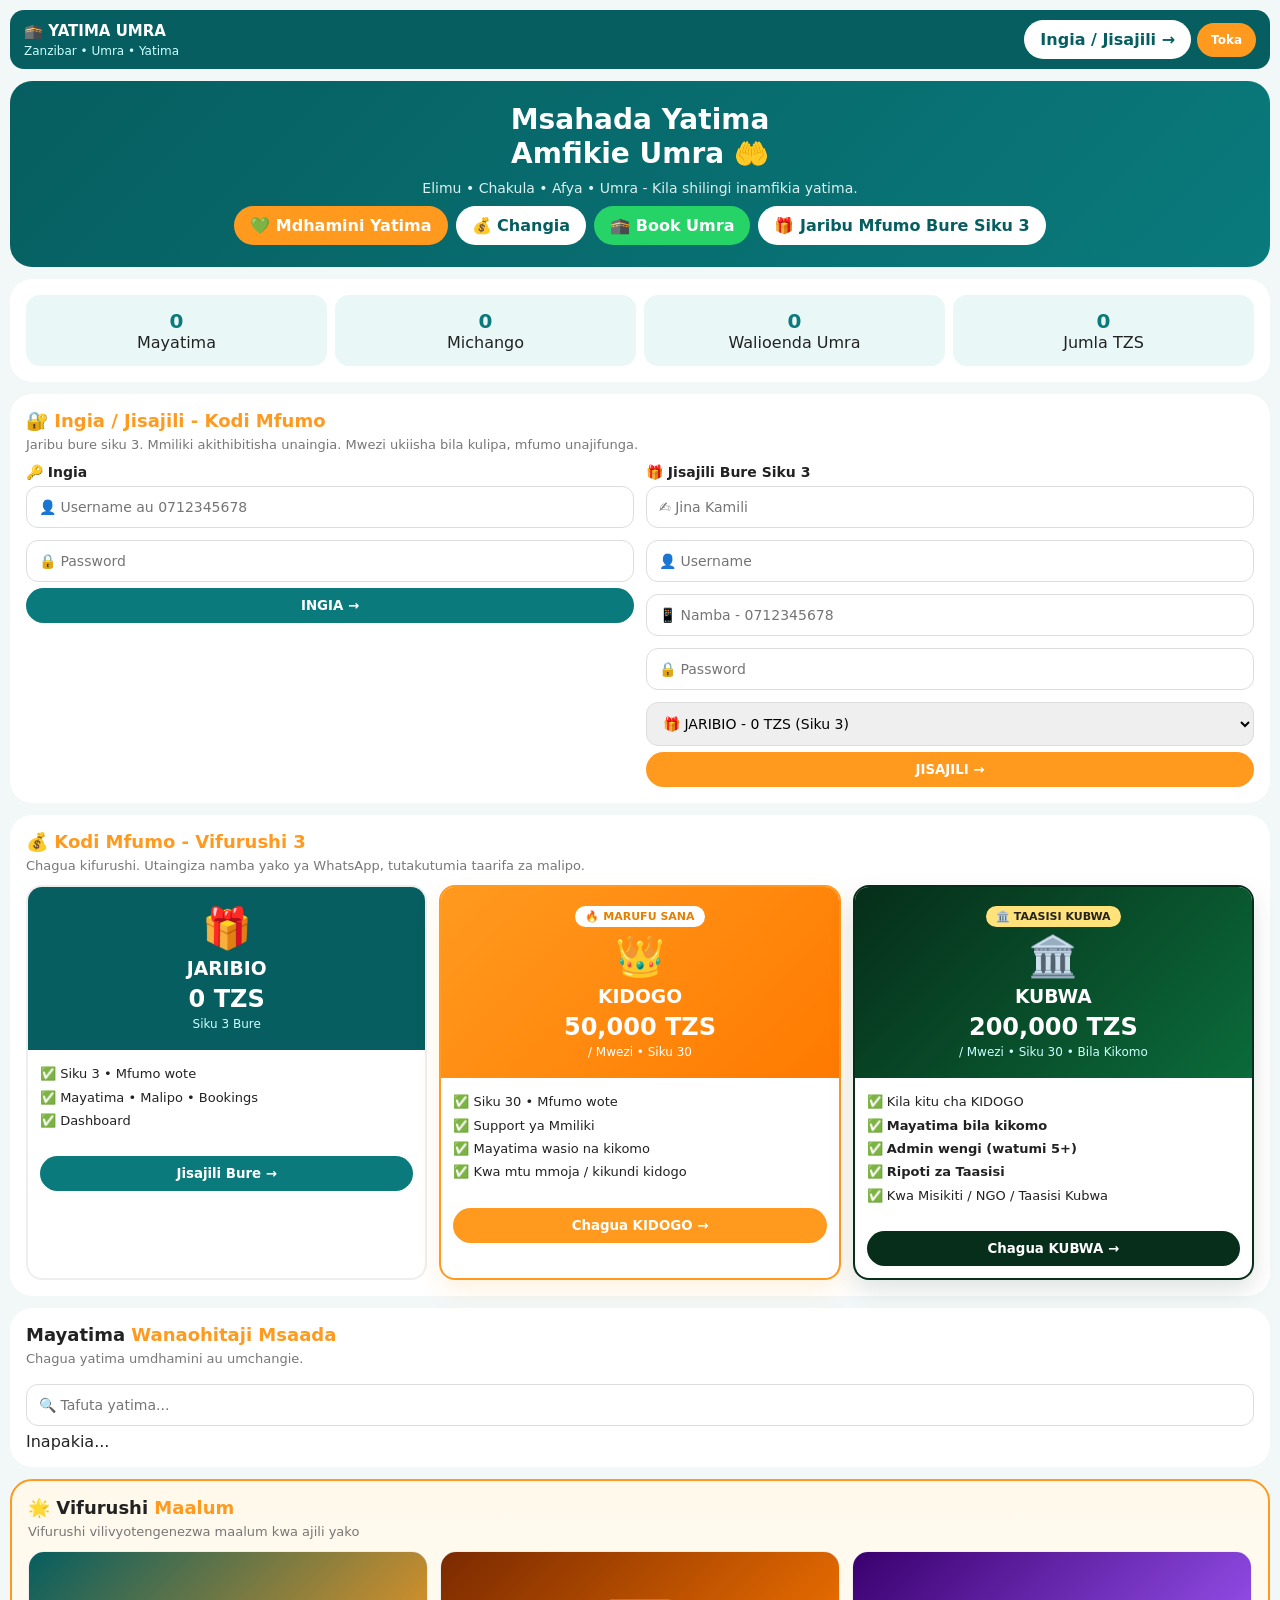
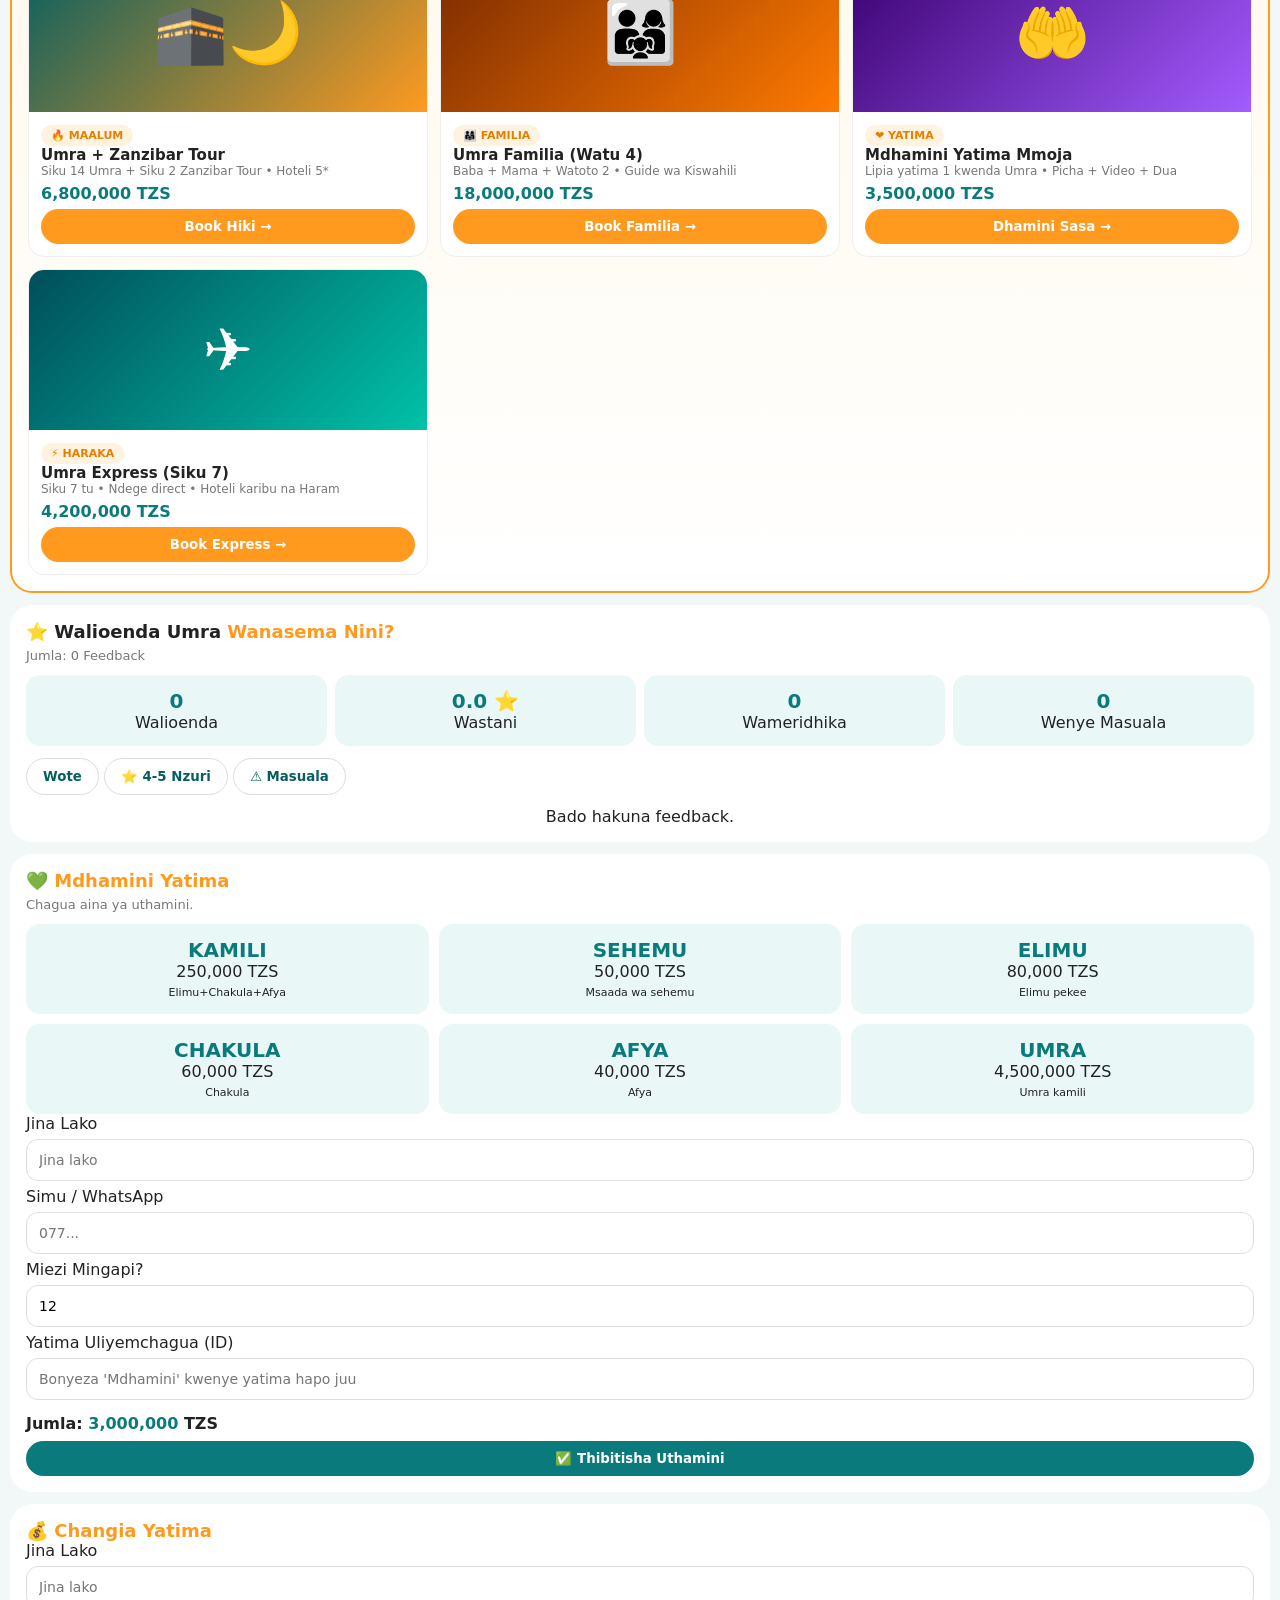
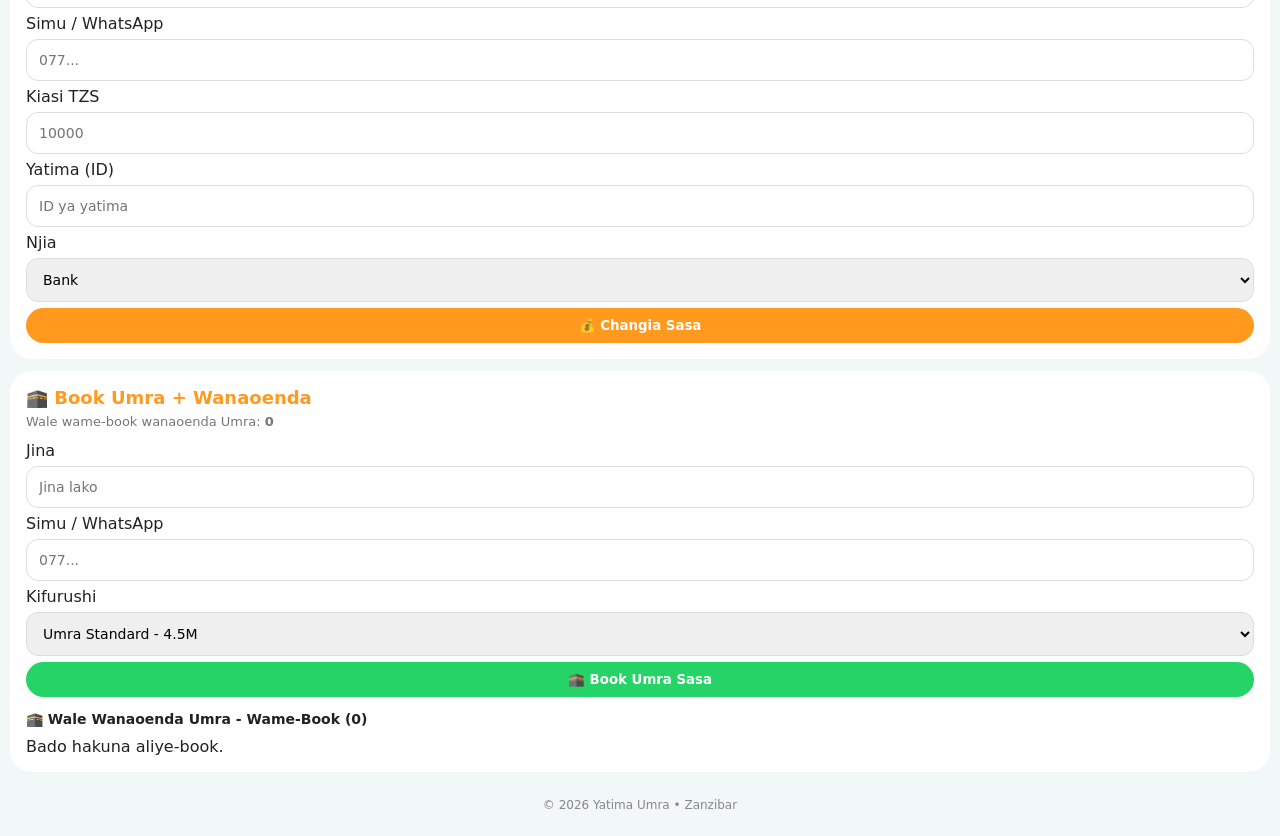
==== commit 0cc7bcbe: "Update index.html" ====
--- a/src/Frontend/index.html
+++ b/src/Frontend/index.html
@@ -21,7 +21,7 @@
 @media(max-width:700px){.grid3{grid-template-columns:1fr}.hero h1{font-size:22px}}
 </style></head><body>
 
-<div class="top"><div><b>🕋 YATIMA UMRA</b><br><span>Zanzibar • Umra • Yatima</span></div><div style="display:flex;gap:6px;align-items:center"><span id="backendStatus" style="font-size:11px;color:#CFF">⏳ Inaamsha...</span><a href="#login" class="btn btn-white">Ingia / Jisajili →</a><button onclick="logoutAll()" style="background:#FF9A1F;color:#fff;border:none;padding:10px 14px;border-radius:50px;font-weight:700;cursor:pointer;font-size:12px">Toka</button></div></div>
+<div class="top"><div><b>🕋 YATIMA UMRA</b><br><span>Zanzibar • Umra • Yatima</span></div><div style="display:flex;gap:6px;align-items:center"><a href="#login" class="btn btn-white">Ingia / Jisajili →</a><button onclick="logoutAll()" style="background:#FF9A1F;color:#fff;border:none;padding:10px 14px;border-radius:50px;font-weight:700;cursor:pointer;font-size:12px">Toka</button></div></div>
 
 <div class="hero"><h1>Msahada Yatima<br>Amfikie Umra 🤲</h1><p>Elimu • Chakula • Afya • Umra - Kila shilingi inamfikia yatima.</p>
 <div style="display:flex;gap:8px;justify-content:center;flex-wrap:wrap"><a href="#mdhamini" class="btn btn-orange">💚 Mdhamini Yatima</a><a href="#changia" class="btn btn-white">💰 Changia</a><a href="#book" class="btn btn-green">🕋 Book Umra</a><a href="#kodi" class="btn btn-white">🎁 Jaribu Mfumo Bure Siku 3</a></div></div>
@@ -94,8 +94,6 @@
 const BANK_NAME='PBZ', BANK_ACC='0887387001', BANK_OWNER='KHADIJA DENGE', ADMIN_WA='255887387001';
 let orphans=[], allFeedback=[], allBookings=[], selType={name:'KAMILI',amount:250000}, curPlan='KIDOGO', curPkg='', isLoggingIn=false;
 const PLANS={ JARIBIO:{price:'0 TZS',days:3}, KIDOGO:{price:'50,000 TZS',days:30}, KUBWA:{price:'200,000 TZS',days:30} };
-
-// ===== FIX 1: Futa token ya zamani / iliyo-expire mara page inapofunguka =====
 (function clearStale(){
   try{
     let u = JSON.parse(localStorage.getItem('user')||'{}');
@@ -104,21 +102,12 @@
   }catch(e){ localStorage.removeItem('token'); localStorage.removeItem('user'); }
 })();
 function logoutAll(){ localStorage.removeItem('token'); localStorage.removeItem('user'); localStorage.removeItem('waPhone'); localStorage.removeItem('waName'); location.reload(); }
-
-// ===== FIX 2: Amsha Backend ukifungua page - ili Ingia isichelewe =====
-async function wakeBackend(){
-  let st=document.getElementById('backendStatus'); if(st) st.textContent='⏳ Inaamsha mfumo...';
-  try{ let c=new AbortController(); setTimeout(()=>c.abort(), 8000); await fetch(API_URL+'/api/stats',{signal:c.signal}).catch(()=>{}); if(st) st.textContent='✅ Mfumo uko tayari'; }
-  catch(e){ if(st) st.textContent='⚠️ Mfumo bado unaamka...'; }
-}
-wakeBackend();
-
-// ===== FIX 3: Fetch na Timeout 20s =====
+// Amsha Backend kimya kimya - hakuna message inaonekana
+fetch(API_URL+'/api/stats').catch(()=>{});
 async function fetchWithTimeout(url, options, ms=20000){
   let c=new AbortController(); let t=setTimeout(()=>c.abort(), ms);
   try{ let r=await fetch(url,{...options, signal:c.signal}); clearTimeout(t); return r; }catch(e){ clearTimeout(t); throw e; }
 }
-
 const TYPES=[{name:'KAMILI',amount:250000,desc:'Elimu+Chakula+Afya'},{name:'SEHEMU',amount:50000,desc:'Msaada wa sehemu'},{name:'ELIMU',amount:80000,desc:'Elimu pekee'},{name:'CHAKULA',amount:60000,desc:'Chakula'},{name:'AFYA',amount:40000,desc:'Afya'},{name:'UMRA',amount:4500000,desc:'Umra kamili'}];
 document.getElementById('sponTypes').innerHTML=TYPES.map(t=>`<div class="stat" onclick="selType={name:'${t.name}',amount:${t.amount}};calcSpon();document.querySelectorAll('#sponTypes .stat').forEach(e=>e.style.border='');this.style.border='2px solid #FF9A1F'" style="cursor:pointer"><b>${t.name}</b><br>${t.amount.toLocaleString()} TZS<br><span style="font-size:11px">${t.desc}</span></div>`).join('');
 function calcSpon(){ document.getElementById('spTotal').textContent=(selType.amount*(parseInt(document.getElementById('spMonths').value)||1)).toLocaleString(); }
@@ -159,9 +148,8 @@
     if(d.success){ localStorage.setItem('token','logged-in-'+Date.now()); localStorage.setItem('user',JSON.stringify(d)); setUserBadge(); showMsg('Karibu '+(d.name||d.username)+'! ✅',false); }
     else { showMsg(d.message||'Login imeshindikana',true); if(d.error==='EXPIRED'||d.error==='LOCKED'){ openWa('KIDOGO',''); } }
   }catch(e){
-    if(e.name==='AbortError') showMsg('⏳ Mfumo unachelewa kuamka (Render imelala). Subiri sekunde 10 kisha bonyeza Ingia tena.',true);
+    if(e.name==='AbortError') showMsg('⏳ Mfumo unachelewa kuamka. Subiri sekunde 10 kisha bonyeza Ingia tena.',true);
     else showMsg('Backend haijapatikana. Jaribu tena.',true);
-    wakeBackend();
   } finally { isLoggingIn=false; btn.disabled=false; btn.textContent='INGIA →'; }
 }
 async function doRegister(){
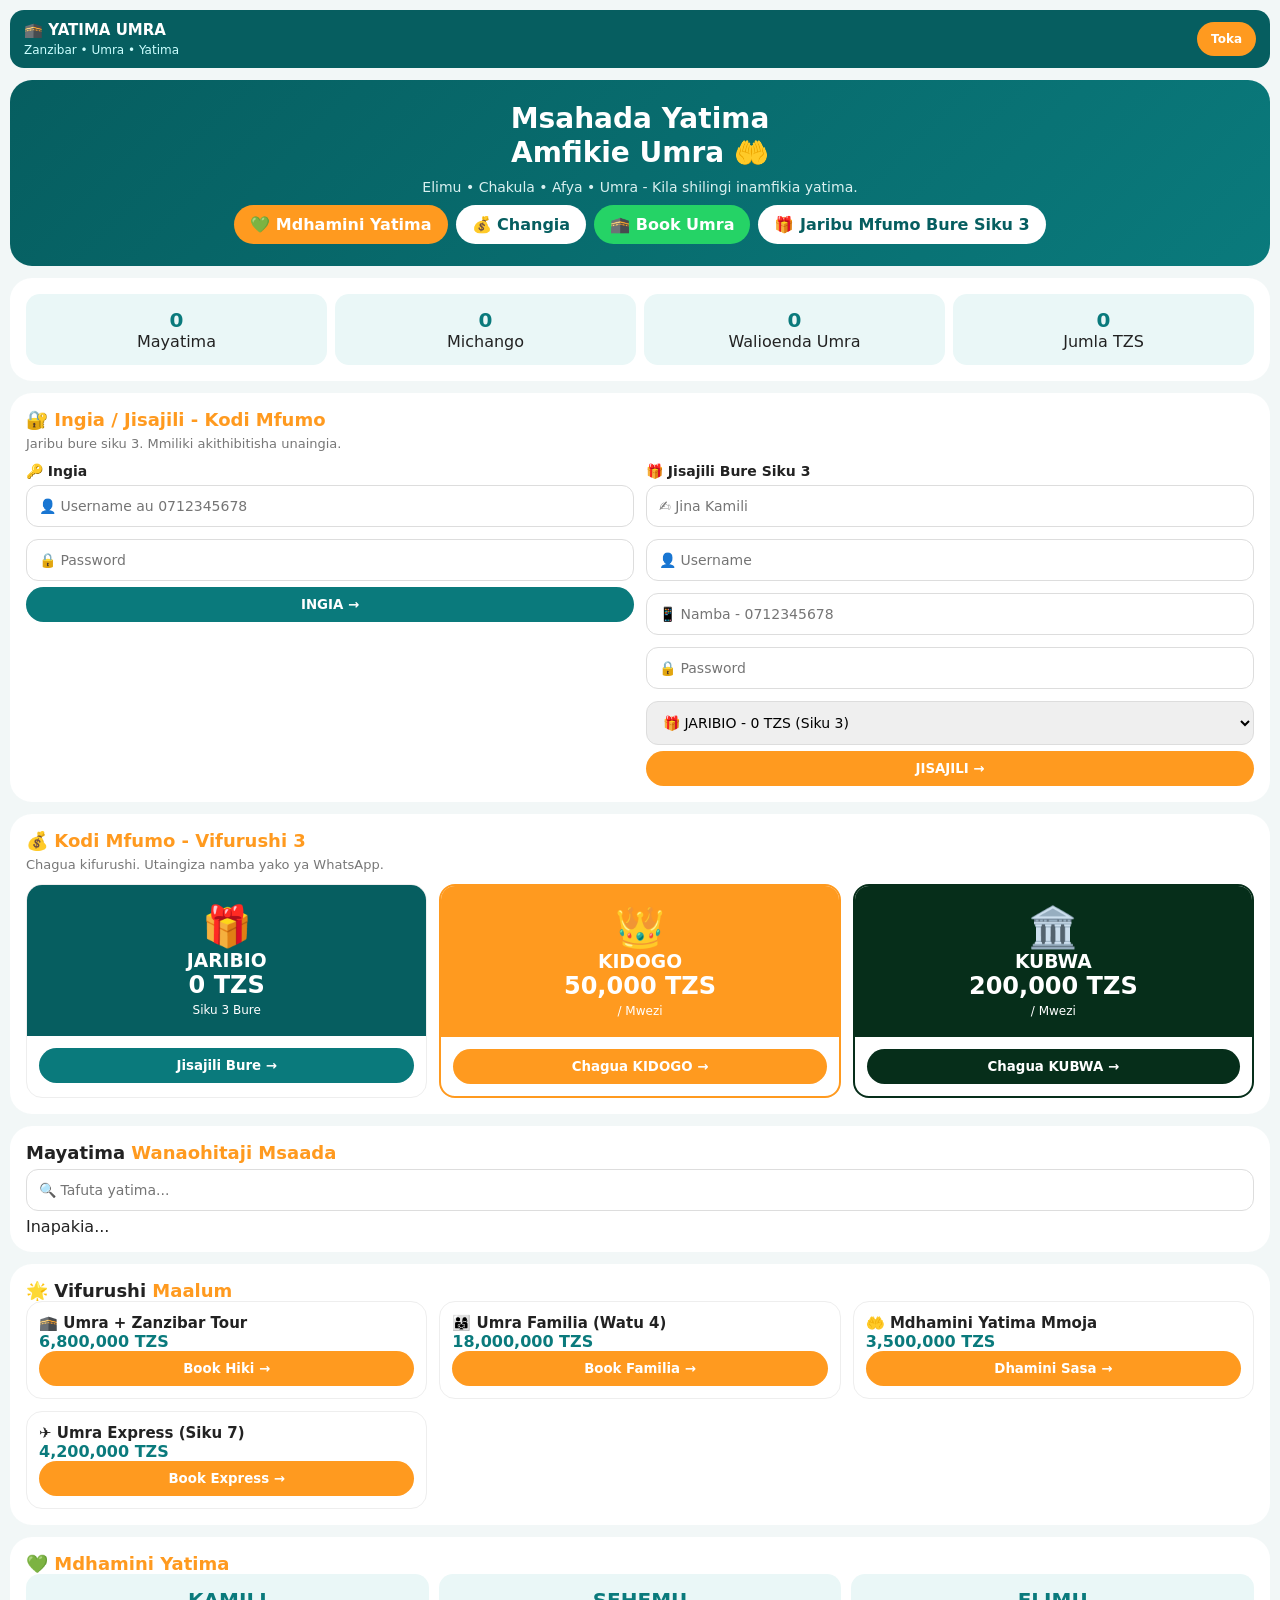
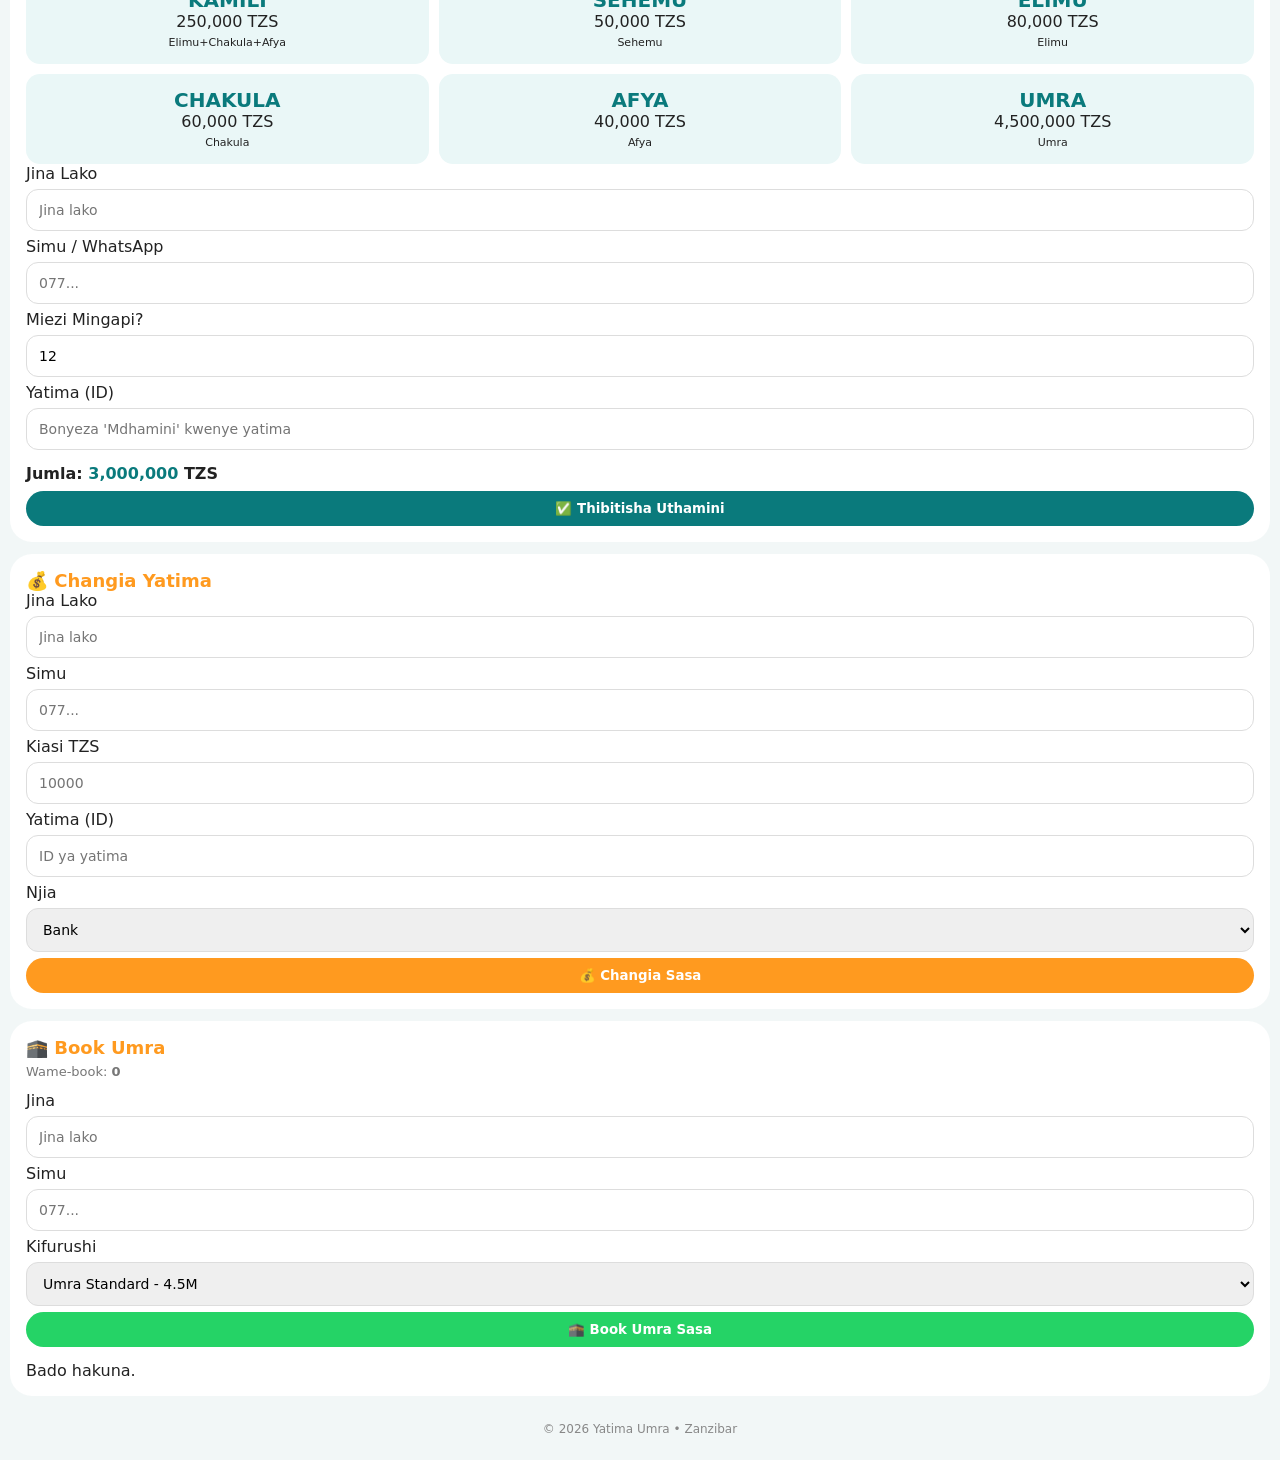
==== commit 82694d65: "Update index.html" ====
--- a/src/Frontend/index.html
+++ b/src/Frontend/index.html
@@ -5,217 +5,195 @@
 .top{background:#065E60;color:#fff;padding:10px 14px;border-radius:14px;display:flex;justify-content:space-between;align-items:center;flex-wrap:wrap;gap:8px}
 .top b{font-size:15px}.top span{font-size:12px;color:#CFF}
 .btn{padding:10px 16px;border:none;border-radius:50px;font-weight:700;cursor:pointer;text-decoration:none;display:inline-block;text-align:center}
-.btn:disabled{opacity:.6;cursor:not-allowed}
-.btn-teal{background:#0A7A7C;color:#fff}.btn-orange{background:#FF9A1F;color:#fff}.btn-white{background:#fff;color:#065E60}.btn-green{background:#25D366;color:#fff}.btn-dark{background:#062e1a;color:#fff}
-.hero{background:linear-gradient(135deg,#065E60,#0A7A7C);color:#fff;padding:22px;border-radius:22px;margin:12px 0;text-align:center}
-.hero h1{font-size:28px;line-height:1.2}.hero p{font-size:14px;color:#D9F0F0;margin:10px 0}
+.btn:disabled{opacity:.6}.btn-teal{background:#0A7A7C;color:#fff}.btn-orange{background:#FF9A1F;color:#fff}.btn-white{background:#fff;color:#065E60}.btn-green{background:#25D366;color:#fff}.btn-dark{background:#062e1a;color:#fff}.btn-red{background:#ef4444;color:#fff}
+.hero{background:linear-gradient(135deg,#065E60,#0A7A7C);color:#fff;padding:22px;border-radius:22px;margin:12px 0;text-align:center}.hero h1{font-size:28px;line-height:1.2}.hero p{font-size:14px;color:#D9F0F0;margin:10px 0}
 .section{background:#fff;border-radius:22px;padding:16px;margin:12px 0}.section h2{font-size:18px}.section h2 span{color:#FF9A1F}.sub{font-size:13px;color:#777;margin:6px 0 12px}
-.grid3{display:grid;grid-template-columns:repeat(3,1fr);gap:12px}.card{background:#fff;border:1px solid #eee;border-radius:16px;overflow:hidden}.card img{width:100%;height:180px;object-fit:cover}.pad{padding:12px}.pad h3{font-size:15px}
+.grid3{display:grid;grid-template-columns:repeat(3,1fr);gap:12px}.grid2{display:grid;grid-template-columns:1fr 1fr;gap:10px}.card{background:#fff;border:1px solid #eee;border-radius:16px;overflow:hidden}.card img{width:100%;height:180px;object-fit:cover}.pad{padding:12px}.pad h3{font-size:15px}
 .chip{display:inline-block;background:#FFF3E0;color:#E67E00;padding:4px 10px;border-radius:50px;font-size:11px;font-weight:700}
 input,select,textarea{width:100%;padding:12px;border:1px solid #ddd;border-radius:12px;margin:6px 0;font-size:14px}
 .stat{background:#EAF7F7;padding:14px;border-radius:14px;text-align:center}.stat b{font-size:20px;color:#0A7A7C}
 .pill{display:inline-block;padding:4px 10px;border-radius:20px;font-size:11px;font-weight:700}.pill.active{background:#dcfce7;color:#166534}.pill.pending{background:#fef9c3;color:#854d0e}.pill.waiting{background:#ffedd5;color:#9a3412}.pill.expired,.pill.locked{background:#fee2e2;color:#991b1b}
-.hidden{display:none}
+.hidden{display:none!important}
 .modal{position:fixed;inset:0;background:#0008;display:none;align-items:center;justify-content:center;z-index:99;padding:14px}.modal.show{display:flex}.modal-box{background:#fff;width:100%;max-width:420px;padding:22px;border-radius:22px;text-align:center}
 .pay-info{background:#FFF8E1;padding:14px;border-radius:14px;text-align:left;font-size:14px;line-height:1.7;margin:12px 0}
-@media(max-width:700px){.grid3{grid-template-columns:1fr}.hero h1{font-size:22px}}
+#popupModal{z-index:200}.popup-icon{font-size:55px}
+.dash-head{background:#065E60;color:#fff;padding:18px;border-radius:18px;margin-bottom:12px}.dash-head.owner{background:#111}.dash-head.admin{background:#065E60}.dash-head.user{background:#7a2a00}
+.user-row{background:#F2F7F7;padding:12px;border-radius:12px;margin:6px 0;display:flex;justify-content:space-between;gap:8px;flex-wrap:wrap}
+@media(max-width:700px){.grid3,.grid2{grid-template-columns:1fr}.hero h1{font-size:22px}}
 </style></head><body>
 
-<div class="top"><div><b>🕋 YATIMA UMRA</b><br><span>Zanzibar • Umra • Yatima</span></div><div style="display:flex;gap:6px;align-items:center"><a href="#login" class="btn btn-white">Ingia / Jisajili →</a><button onclick="logoutAll()" style="background:#FF9A1F;color:#fff;border:none;padding:10px 14px;border-radius:50px;font-weight:700;cursor:pointer;font-size:12px">Toka</button></div></div>
+<!-- TOP BAR -->
+<div class="top"><div><b>🕋 YATIMA UMRA</b><br><span>Zanzibar • Umra • Yatima</span></div><div style="display:flex;gap:6px;align-items:center"><span id="topUser" style="font-size:12px"></span><button id="topDashBtn" class="btn btn-white hidden" onclick="goToMyDashboard()">📊 Dashboard Yangu</button><button onclick="logoutAll()" style="background:#FF9A1F;color:#fff;border:none;padding:10px 14px;border-radius:50px;font-weight:700;cursor:pointer;font-size:12px">Toka</button></div></div>
 
+<!-- ============ PAGE YA KAWAIDA (KABLA YA LOGIN) ============ -->
+<div id="publicView">
 <div class="hero"><h1>Msahada Yatima<br>Amfikie Umra 🤲</h1><p>Elimu • Chakula • Afya • Umra - Kila shilingi inamfikia yatima.</p>
 <div style="display:flex;gap:8px;justify-content:center;flex-wrap:wrap"><a href="#mdhamini" class="btn btn-orange">💚 Mdhamini Yatima</a><a href="#changia" class="btn btn-white">💰 Changia</a><a href="#book" class="btn btn-green">🕋 Book Umra</a><a href="#kodi" class="btn btn-white">🎁 Jaribu Mfumo Bure Siku 3</a></div></div>
 
 <div class="section"><div style="display:grid;grid-template-columns:repeat(4,1fr);gap:8px">
 <div class="stat"><b id="sOrphans">0</b><br>Mayatima</div><div class="stat"><b id="sDon">0</b><br>Michango</div><div class="stat"><b id="sUmra">0</b><br>Walioenda Umra</div><div class="stat"><b id="sTotal">0</b><br>Jumla TZS</div></div></div>
 
-<div class="section" id="login"><h2>🔐 <span>Ingia / Jisajili - Kodi Mfumo</span></h2><p class="sub">Jaribu bure siku 3. Mmiliki akithibitisha unaingia. Mwezi ukiisha bila kulipa, mfumo unajifunga.</p>
-<div id="msgBox" style="display:none;padding:12px;border-radius:12px;margin:8px 0;font-weight:700"></div>
+<div class="section" id="login"><h2>🔐 <span>Ingia / Jisajili - Kodi Mfumo</span></h2><p class="sub">Jaribu bure siku 3. Mmiliki akithibitisha unaingia.</p>
 <div style="display:grid;grid-template-columns:1fr 1fr;gap:12px">
 <div><h3 style="font-size:14px">🔑 Ingia</h3><input id="username" placeholder="👤 Username au 0712345678"><input id="password" type="password" placeholder="🔒 Password"><button id="loginBtn" class="btn btn-teal" style="width:100%" onclick="doLogin()">INGIA →</button><p id="loginExp" style="font-size:12px;color:#777;margin-top:6px"></p></div>
-<div><h3 style="font-size:14px">🎁 Jisajili Bure Siku 3</h3><input id="regName" placeholder="✍️ Jina Kamili"><input id="regUser" placeholder="👤 Username"><input id="regPhone" placeholder="📱 Namba - 0712345678"><input id="regPass" type="password" placeholder="🔒 Password"><select id="regPlan"><option value="JARIBIO">🎁 JARIBIO - 0 TZS (Siku 3)</option><option value="KIDOGO">👑 KIDOGO - 50,000 TZS</option><option value="KUBWA">🏛️ KUBWA - 200,000 TZS (Taasisi Kubwa)</option></select><button id="regBtn" class="btn btn-orange" style="width:100%" onclick="doRegister()">JISAJILI →</button></div>
+<div><h3 style="font-size:14px">🎁 Jisajili Bure Siku 3</h3><input id="regName" placeholder="✍️ Jina Kamili"><input id="regUser" placeholder="👤 Username"><input id="regPhone" placeholder="📱 Namba - 0712345678"><input id="regPass" type="password" placeholder="🔒 Password"><select id="regPlan"><option value="JARIBIO">🎁 JARIBIO - 0 TZS (Siku 3)</option><option value="KIDOGO">👑 KIDOGO - 50,000 TZS</option><option value="KUBWA">🏛️ KUBWA - 200,000 TZS</option></select><button id="regBtn" class="btn btn-orange" style="width:100%" onclick="doRegister()">JISAJILI →</button></div>
 </div></div>
 
-<div class="section" id="kodi"><h2>💰 <span>Kodi Mfumo - Vifurushi 3</span></h2><p class="sub">Chagua kifurushi. Utaingiza namba yako ya WhatsApp, tutakutumia taarifa za malipo.</p>
+<div class="section" id="kodi"><h2>💰 <span>Kodi Mfumo - Vifurushi 3</span></h2><p class="sub">Chagua kifurushi. Utaingiza namba yako ya WhatsApp.</p>
 <div class="grid3">
-<div class="card" style="text-align:center;border:2px solid #eee"><div style="background:#065E60;color:#fff;padding:18px"><div style="font-size:40px">🎁</div><h3 style="margin:6px 0">JARIBIO</h3><div style="font-size:24px;font-weight:800">0 TZS</div><span style="font-size:12px;color:#CFF">Siku 3 Bure</span></div><div class="pad" style="text-align:left;font-size:13px;line-height:1.8">✅ Siku 3 • Mfumo wote<br>✅ Mayatima • Malipo • Bookings<br>✅ Dashboard</div><div class="pad"><button class="btn btn-teal" style="width:100%" onclick="choosePlan('JARIBIO')">Jisajili Bure →</button></div></div>
-<div class="card" style="text-align:center;border:2px solid #FF9A1F;box-shadow:0 10px 24px #FF9A1F22"><div style="background:linear-gradient(135deg,#FF9A1F,#FF7A00);color:#fff;padding:18px"><span class="chip" style="background:#fff;color:#E67E00">🔥 MARUFU SANA</span><div style="font-size:40px;margin-top:6px">👑</div><h3 style="margin:6px 0">KIDOGO</h3><div style="font-size:24px;font-weight:800">50,000 TZS</div><span style="font-size:12px">/ Mwezi • Siku 30</span></div><div class="pad" style="text-align:left;font-size:13px;line-height:1.8">✅ Siku 30 • Mfumo wote<br>✅ Support ya Mmiliki<br>✅ Mayatima wasio na kikomo<br>✅ Kwa mtu mmoja / kikundi kidogo</div><div class="pad"><button class="btn btn-orange" style="width:100%" onclick="choosePlan('KIDOGO')">Chagua KIDOGO →</button></div></div>
-<div class="card" style="text-align:center;border:2px solid #062e1a;box-shadow:0 10px 24px #062e1a22"><div style="background:linear-gradient(135deg,#062e1a,#0b6b3a);color:#fff;padding:18px"><span class="chip" style="background:#FFE27A;color:#222">🏛️ TAASISI KUBWA</span><div style="font-size:40px;margin-top:6px">🏛️</div><h3 style="margin:6px 0">KUBWA</h3><div style="font-size:24px;font-weight:800">200,000 TZS</div><span style="font-size:12px;color:#CFF">/ Mwezi • Siku 30 • Bila Kikomo</span></div><div class="pad" style="text-align:left;font-size:13px;line-height:1.8">✅ Kila kitu cha KIDOGO<br>✅ <b>Mayatima bila kikomo</b><br>✅ <b>Admin wengi (watumi 5+)</b><br>✅ <b>Ripoti za Taasisi</b><br>✅ Kwa Misikiti / NGO / Taasisi Kubwa</div><div class="pad"><button class="btn btn-dark" style="width:100%" onclick="choosePlan('KUBWA')">Chagua KUBWA →</button></div></div>
-</div>
-<div id="adminBox" class="hidden" style="margin-top:12px"><h3>👑 Admin - Watumiaji</h3><div id="userList"></div></div>
+<div class="card" style="text-align:center"><div style="background:#065E60;color:#fff;padding:18px"><div style="font-size:40px">🎁</div><h3>JARIBIO</h3><div style="font-size:24px;font-weight:800">0 TZS</div><span style="font-size:12px">Siku 3 Bure</span></div><div class="pad"><button class="btn btn-teal" style="width:100%" onclick="choosePlan('JARIBIO')">Jisajili Bure →</button></div></div>
+<div class="card" style="text-align:center;border:2px solid #FF9A1F"><div style="background:#FF9A1F;color:#fff;padding:18px"><div style="font-size:40px">👑</div><h3>KIDOGO</h3><div style="font-size:24px;font-weight:800">50,000 TZS</div><span style="font-size:12px">/ Mwezi</span></div><div class="pad"><button class="btn btn-orange" style="width:100%" onclick="choosePlan('KIDOGO')">Chagua KIDOGO →</button></div></div>
+<div class="card" style="text-align:center;border:2px solid #062e1a"><div style="background:#062e1a;color:#fff;padding:18px"><div style="font-size:40px">🏛️</div><h3>KUBWA</h3><div style="font-size:24px;font-weight:800">200,000 TZS</div><span style="font-size:12px">/ Mwezi</span></div><div class="pad"><button class="btn btn-dark" style="width:100%" onclick="choosePlan('KUBWA')">Chagua KUBWA →</button></div></div>
+</div></div>
+
+<div class="section" id="mayatima"><h2>Mayatima <span>Wanaohitaji Msaada</span></h2><input id="search" placeholder="🔍 Tafuta yatima..." oninput="renderOrphans()"><div class="grid3" id="orphanGrid"><p>Inapakia...</p></div></div>
+
+<div class="section" id="maalum"><h2>🌟 Vifurushi <span>Maalum</span></h2><div class="grid3">
+<div class="card"><div class="pad"><h3>🕋 Umra + Zanzibar Tour</h3><p style="font-weight:800;color:#0A7A7C">6,800,000 TZS</p><button class="btn btn-orange" style="width:100%" onclick="choosePkg('Umra + Zanzibar Tour')">Book Hiki →</button></div></div>
+<div class="card"><div class="pad"><h3>👨‍👩‍👧 Umra Familia (Watu 4)</h3><p style="font-weight:800;color:#0A7A7C">18,000,000 TZS</p><button class="btn btn-orange" style="width:100%" onclick="choosePkg('Umra Familia')">Book Familia →</button></div></div>
+<div class="card"><div class="pad"><h3>🤲 Mdhamini Yatima Mmoja</h3><p style="font-weight:800;color:#0A7A7C">3,500,000 TZS</p><button class="btn btn-orange" style="width:100%" onclick="choosePkg('Mdhamini Yatima Mmoja')">Dhamini Sasa →</button></div></div>
+<div class="card"><div class="pad"><h3>✈️ Umra Express (Siku 7)</h3><p style="font-weight:800;color:#0A7A7C">4,200,000 TZS</p><button class="btn btn-orange" style="width:100%" onclick="choosePkg('Umra Express')">Book Express →</button></div></div>
+</div></div>
+
+<div class="section" id="mdhamini"><h2>💚 <span>Mdhamini Yatima</span></h2><div style="display:grid;grid-template-columns:repeat(3,1fr);gap:10px" id="sponTypes"></div>
+<label>Jina Lako</label><input id="spName" placeholder="Jina lako"><label>Simu / WhatsApp</label><input id="spPhone" placeholder="077..."><label>Miezi Mingapi?</label><input id="spMonths" type="number" value="12"><label>Yatima (ID)</label><input id="spOrphanId" placeholder="Bonyeza 'Mdhamini' kwenye yatima">
+<p style="font-weight:700;margin:8px 0">Jumla: <span id="spTotal" style="color:#0A7A7C">0</span> TZS</p><button class="btn btn-teal" style="width:100%" onclick="doSponsor()">✅ Thibitisha Uthamini</button></div>
+
+<div class="section" id="changia"><h2>💰 <span>Changia Yatima</span></h2><label>Jina Lako</label><input id="dName" placeholder="Jina lako"><label>Simu</label><input id="dPhone" placeholder="077..."><label>Kiasi TZS</label><input id="dAmount" type="number" placeholder="10000"><label>Yatima (ID)</label><input id="dOrphanId" placeholder="ID ya yatima"><label>Njia</label><select id="dMethod"><option>Bank</option><option>M-Pesa</option><option>Tigo Pesa</option><option>Airtel Money</option></select><button class="btn btn-orange" style="width:100%" onclick="doDonate()">💰 Changia Sasa</button></div>
+
+<div class="section" id="book"><h2>🕋 <span>Book Umra</span></h2><p class="sub">Wame-book: <b id="bookCount">0</b></p>
+<label>Jina</label><input id="bName" placeholder="Jina lako"><label>Simu</label><input id="bPhone" placeholder="077..."><label>Kifurushi</label><select id="bPack"><option>Umra Standard - 4.5M</option><option>Umra VIP - 7.5M</option><option>Umra Familia - 16M</option><option>Umra + Zanzibar Tour - 6.8M</option><option>Mdhamini Yatima Mmoja - 3.5M</option><option>Umra Express - 4.2M</option></select><button class="btn btn-green" style="width:100%" onclick="doBook()">🕋 Book Umra Sasa</button><div id="bookList" style="margin-top:14px"></div></div>
 </div>
 
-<div class="section" id="mayatima"><h2>Mayatima <span>Wanaohitaji Msaada</span></h2><p class="sub">Chagua yatima umdhamini au umchangie.</p>
-<input id="search" placeholder="🔍 Tafuta yatima..." oninput="renderOrphans()">
-<div class="grid3" id="orphanGrid"><p>Inapakia...</p></div></div>
+<!-- ============ DASHBOARD: OWNER ============ -->
+<div id="dashOwner" class="hidden">
+<div class="dash-head owner"><h2>👑 OWNER DASHBOARD</h2><p id="ownerInfo" style="font-size:13px;opacity:.9"></p><p style="font-size:12px">Unaweza kuona watumiaji wote, kuwakubali, kuwafunga na kuwafungua.</p></div>
+<div class="section"><div class="grid3"><div class="stat"><b id="totalUsers">0</b><br>Watumiaji Wote</div><div class="stat"><b id="pendingUsers">0</b><br>Wanasubiri</div><div class="stat"><b id="activeUsers">0</b><br>Active</div></div></div>
+<div class="section"><h2>👥 Watumiaji Wote</h2><input id="searchUser" placeholder="🔍 Tafuta jina / namba / username..." oninput="renderUsers()"><button class="btn btn-teal" style="margin-top:8px" onclick="loadUsers()">⟳ Pakia Upya</button><div id="userList" style="margin-top:12px"></div></div>
+<div class="section"><h2>💰 Malipo Yanayosubiri</h2><div id="ownerDonations"></div></div>
+<button class="btn btn-white" style="width:100%;border:1px solid #ddd" onclick="showPublic()">🌐 Rudi Nyumbani</button>
+</div>
 
-<div class="section" id="maalum" style="background:linear-gradient(180deg,#FFF9EC,#fff);border:2px solid #FF9A1F"><h2>🌟 Vifurushi <span>Maalum</span></h2><p class="sub">Vifurushi vilivyotengenezwa maalum kwa ajili yako</p>
-<div class="grid3">
-<div class="card"><div style="height:160px;background:linear-gradient(135deg,#065E60,#FF9A1F);color:#fff;display:flex;align-items:center;justify-content:center;font-size:60px">🕋🌙</div><div class="pad"><span class="chip">🔥 MAALUM</span><h3>Umra + Zanzibar Tour</h3><p style="font-size:12px;color:#777">Siku 14 Umra + Siku 2 Zanzibar Tour • Hoteli 5*</p><p style="font-weight:800;color:#0A7A7C;margin:6px 0">6,800,000 TZS</p><button class="btn btn-orange" style="width:100%" onclick="choosePkg('Umra + Zanzibar Tour')">Book Hiki →</button></div></div>
-<div class="card"><div style="height:160px;background:linear-gradient(135deg,#7a2a00,#ff7a00);color:#fff;display:flex;align-items:center;justify-content:center;font-size:60px">👨‍👩‍👧</div><div class="pad"><span class="chip">👨‍👩‍👧 FAMILIA</span><h3>Umra Familia (Watu 4)</h3><p style="font-size:12px;color:#777">Baba + Mama + Watoto 2 • Guide wa Kiswahili</p><p style="font-weight:800;color:#0A7A7C;margin:6px 0">18,000,000 TZS</p><button class="btn btn-orange" style="width:100%" onclick="choosePkg('Umra Familia')">Book Familia →</button></div></div>
-<div class="card"><div style="height:160px;background:linear-gradient(135deg,#3a006e,#a35cff);color:#fff;display:flex;align-items:center;justify-content:center;font-size:60px">🤲</div><div class="pad"><span class="chip">❤️ YATIMA</span><h3>Mdhamini Yatima Mmoja</h3><p style="font-size:12px;color:#777">Lipia yatima 1 kwenda Umra • Picha + Video + Dua</p><p style="font-weight:800;color:#0A7A7C;margin:6px 0">3,500,000 TZS</p><button class="btn btn-orange" style="width:100%" onclick="choosePkg('Mdhamini Yatima Mmoja')">Dhamini Sasa →</button></div></div>
-<div class="card"><div style="height:160px;background:linear-gradient(135deg,#004e5a,#00c2a8);color:#fff;display:flex;align-items:center;justify-content:center;font-size:60px">✈️</div><div class="pad"><span class="chip">⚡ HARAKA</span><h3>Umra Express (Siku 7)</h3><p style="font-size:12px;color:#777">Siku 7 tu • Ndege direct • Hoteli karibu na Haram</p><p style="font-weight:800;color:#0A7A7C;margin:6px 0">4,200,000 TZS</p><button class="btn btn-orange" style="width:100%" onclick="choosePkg('Umra Express')">Book Express →</button></div></div>
-</div></div>
+<!-- ============ DASHBOARD: ADMIN ============ -->
+<div id="dashAdmin" class="hidden">
+<div class="dash-head admin"><h2>🤲 ADMIN DASHBOARD</h2><p id="adminInfo" style="font-size:13px;opacity:.9"></p><p style="font-size:12px">Dhibiti Mayatima, Zamini, Michango na Package.</p></div>
+<div class="section"><div class="grid2"><div class="stat"><b id="countPending">0</b><br>⏳ Malipo Yanasubiri</div><div class="stat"><b id="countConfirmed">0</b><br>✅ Yaliyothibitishwa</div></div></div>
+<div class="section"><h2>💛 Malipo Yanayosubiri</h2><div id="adminDonList"></div></div>
+<div class="section"><h2>🤲 Mayatima + Zamini</h2>
+<label>Jina la Yatima *</label><input id="newOrphanName" placeholder="Mf: Ahmed"><label>Umri</label><input id="newOrphanAge" type="number" placeholder="10"><label>Jinsia</label><select id="newOrphanGender"><option value="BOY">BOY</option><option value="GIRL">GIRL</option></select><label>Mahali</label><input id="newOrphanLocation" placeholder="Michenzani, Zanzibar"><label>Picha (Link)</label><input id="newOrphanPhoto" placeholder="https://..."><label>Shule</label><input id="newOrphanSchool" placeholder="Skuli ya..."><label>Hadithi</label><input id="newOrphanStory" placeholder="Anapenda Qur'an">
+<hr><label>Jina la Zamini *</label><input id="newGuardianName" placeholder="Jina la Mama / Baba"><label>Uhusiano</label><select id="newGuardianRelation"><option>Mama</option><option>Baba</option><option>Bibi</option><option>Mjomba</option><option>Mdhamini</option><option>Mwingine</option></select><label>Simu ya Zamini *</label><input id="newGuardianPhone" placeholder="077..."><label>NIDA / ZAN ID</label><input id="newGuardianId" placeholder="ZAN-123456"><label>Anakoishi</label><input id="newGuardianAddress" placeholder="Michenzani"><label>Kazi</label><input id="newGuardianOccupation" placeholder="Mkulima">
+<button class="btn btn-teal" style="width:100%" onclick="addOrphan()">➕ Ongeza Yatima + Zamini</button><div id="orphanList" style="margin-top:12px"></div></div>
+<div class="section"><h2>📦 Package za Yatima</h2><div id="yatimaPackages"></div><label>Jina la Package</label><input id="newYName" placeholder="YATIMA PLATINUM"><label>Bei</label><input id="newYPrice" type="number" placeholder="2000000"><label>Maelezo</label><input id="newYDesc" placeholder="Elimu + Afya"><button class="btn btn-teal" style="width:100%" onclick="addPackage()">➕ Ongeza Package</button></div>
+<button class="btn btn-white" style="width:100%;border:1px solid #ddd" onclick="showPublic()">🌐 Rudi Nyumbani</button>
+</div>
 
-<div class="section" id="feedback"><h2>⭐ Walioenda Umra <span>Wanasema Nini?</span></h2><p class="sub" id="feedbackTotal">Inapakia...</p>
-<div style="display:grid;grid-template-columns:repeat(4,1fr);gap:8px;margin-bottom:12px;text-align:center"><div class="stat"><b id="fbTotal">0</b><br>Walioenda</div><div class="stat"><b id="fbAvg">0 ⭐</b><br>Wastani</div><div class="stat"><b id="fbHappy">0</b><br>Wameridhika</div><div class="stat"><b id="fbIssues">0</b><br>Wenye Masuala</div></div>
-<div style="margin-bottom:12px"><button onclick="filterFeedback('all')" class="btn btn-white" style="border:1px solid #ddd">Wote</button> <button onclick="filterFeedback('good')" class="btn btn-white" style="border:1px solid #ddd">⭐ 4-5 Nzuri</button> <button onclick="filterFeedback('issues')" class="btn btn-white" style="border:1px solid #ddd">⚠️ Masuala</button></div>
-<div class="grid3" id="feedbackGrid"><p>Inapakia feedback...</p></div></div>
-
-<div class="section" id="mdhamini"><h2>💚 <span>Mdhamini Yatima</span></h2><p class="sub">Chagua aina ya uthamini.</p>
-<div style="display:grid;grid-template-columns:repeat(3,1fr);gap:10px" id="sponTypes"></div>
-<label>Jina Lako</label><input id="spName" placeholder="Jina lako"><label>Simu / WhatsApp</label><input id="spPhone" placeholder="077..."><label>Miezi Mingapi?</label><input id="spMonths" type="number" value="12"><label>Yatima Uliyemchagua (ID)</label><input id="spOrphanId" placeholder="Bonyeza 'Mdhamini' kwenye yatima hapo juu">
-<p style="font-weight:700;margin:8px 0">Jumla: <span id="spTotal" style="color:#0A7A7C">0</span> TZS</p>
-<button class="btn btn-teal" style="width:100%" onclick="doSponsor()">✅ Thibitisha Uthamini</button></div>
-
-<div class="section" id="changia"><h2>💰 <span>Changia Yatima</span></h2><label>Jina Lako</label><input id="dName" placeholder="Jina lako"><label>Simu / WhatsApp</label><input id="dPhone" placeholder="077..."><label>Kiasi TZS</label><input id="dAmount" type="number" placeholder="10000"><label>Yatima (ID)</label><input id="dOrphanId" placeholder="ID ya yatima"><label>Njia</label><select id="dMethod"><option>Bank</option><option>M-Pesa</option><option>Tigo Pesa</option><option>Airtel Money</option></select><button class="btn btn-orange" style="width:100%" onclick="doDonate()">💰 Changia Sasa</button></div>
-
-<div class="section" id="book"><h2>🕋 <span>Book Umra + Wanaoenda</span></h2><p class="sub">Wale wame-book wanaoenda Umra: <b id="bookCount">0</b></p>
-<label>Jina</label><input id="bName" placeholder="Jina lako"><label>Simu / WhatsApp</label><input id="bPhone" placeholder="077..."><label>Kifurushi</label><select id="bPack"><option>Umra Standard - 4.5M</option><option>Umra VIP - 7.5M</option><option>Umra Familia - 16M</option><option>Umra + Zanzibar Tour - 6.8M</option><option>Mdhamini Yatima Mmoja - 3.5M</option><option>Umra Express - 4.2M</option></select><button class="btn btn-green" style="width:100%" onclick="doBook()">🕋 Book Umra Sasa</button>
-<div id="bookList" style="margin-top:14px"></div></div>
+<!-- ============ DASHBOARD: MDHAMINI / MTUMIAJI WA KAWAIDA ============ -->
+<div id="dashUser" class="hidden">
+<div class="dash-head user"><h2>💚 KARIBU, MDHAMINI</h2><p id="userInfo" style="font-size:13px;opacity:.95"></p><p id="userPlanInfo" style="font-size:12px"></p></div>
+<div class="section"><h2>👤 Taarifa Zangu</h2><div id="myProfile" style="font-size:14px;line-height:1.9"></div><button class="btn btn-orange" style="margin-top:10px" onclick="openWa('KIDOGO','')">💳 Lipa / Ongeza Muda →</button></div>
+<div class="section"><h2>🤲 Yatima Wangu / Niliowadhamini</h2><div id="myOrphans"><p>Hakuna bado. Chagua yatima hapo chini umdhamini.</p></div></div>
+<div class="section"><h2>💰 Michango Yangu</h2><div id="myDonations"><p>Bado hakuna mchango.</p></div></div>
+<div class="section"><h2>🕋 Bookings Zangu</h2><div id="myBookings"><p>Bado hakuna booking.</p></div></div>
+<button class="btn btn-white" style="width:100%;border:1px solid #ddd" onclick="showPublic()">🌐 Rudi Nyumbani - Tazama Mayatima</button>
+</div>
 
 <div style="text-align:center;padding:14px;font-size:12px;color:#888">© 2026 Yatima Umra • Zanzibar</div>
 
+<!-- MODALS -->
 <div class="modal" id="waModal"><div class="modal-box">
-<div id="waStep1"><div style="font-size:50px">💬</div><h3 id="waTitle">Kifurushi KIDOGO</h3><p style="font-size:13px;color:#777">Ingiza namba yako ya WhatsApp, tutakutumia taarifa za malipo.</p>
-<input id="waPhone" placeholder="📱 Namba ya WhatsApp - 077..."><input id="waName" placeholder="✍️ Jina lako / Jina la Taasisi">
-<button class="btn btn-green" style="width:100%" onclick="sendWaInfo()">📩 Nitumie Taarifa za Malipo →</button>
-<button class="btn btn-white" style="width:100%;margin-top:8px;border:1px solid #ddd" onclick="closeWa()">Ghairi</button></div>
-<div id="waStep2" class="hidden"><div style="font-size:50px">✅</div><h3>Taarifa za Malipo</h3><p style="font-size:13px;color:#777">Tumekutumia WhatsApp. Hizi hapa pia:</p>
-<div class="pay-info">🏦 <b>Bank:</b> PBZ<br>💳 <b>Account:</b> 0887387001<br>👤 <b>Jina:</b> KHADIJA DENGE<br>💰 <b>Kifurushi:</b> <span id="waPlanInfo"></span><br>📝 <b>Reference:</b> Weka Jina lako + Kifurushi</div>
-<input id="waTxn" placeholder="Namba ya Muamala baada ya kulipa">
-<button class="btn btn-orange" style="width:100%" onclick="confirmPay()">✅ Nimelipa - Thibitisha →</button>
-<a id="waLink" href="#" target="_blank" class="btn btn-green" style="width:100%;margin-top:8px">💬 Fungua WhatsApp</a>
-<button class="btn btn-white" style="width:100%;margin-top:8px;border:1px solid #ddd" onclick="closeWa()">Funga</button></div>
+<div id="waStep1"><div style="font-size:50px">💬</div><h3 id="waTitle">Kifurushi KIDOGO</h3><p style="font-size:13px;color:#777">Ingiza namba yako ya WhatsApp.</p><input id="waPhone" placeholder="📱 WhatsApp - 077..."><input id="waName" placeholder="✍️ Jina lako"><button class="btn btn-green" style="width:100%" onclick="sendWaInfo()">📩 Nitumie Taarifa za Malipo →</button><button class="btn btn-white" style="width:100%;margin-top:8px;border:1px solid #ddd" onclick="closeWa()">Ghairi</button></div>
+<div id="waStep2" class="hidden"><div style="font-size:50px">✅</div><h3>Taarifa za Malipo</h3><div class="pay-info">🏦 <b>Bank:</b> PBZ<br>💳 <b>Account:</b> 0887387001<br>👤 <b>Jina:</b> KHADIJA DENGE<br>💰 <b>Kifurushi:</b> <span id="waPlanInfo"></span></div><input id="waTxn" placeholder="Namba ya Muamala"><button class="btn btn-orange" style="width:100%" onclick="confirmPay()">✅ Nimelipa - Thibitisha →</button><a id="waLink" href="#" target="_blank" class="btn btn-green" style="width:100%;margin-top:8px">💬 Fungua WhatsApp</a><button class="btn btn-white" style="width:100%;margin-top:8px;border:1px solid #ddd" onclick="closeWa()">Funga</button></div>
 </div></div>
 
+<div class="modal" id="popupModal"><div class="modal-box"><div id="popupIcon" class="popup-icon">✅</div><h3 id="popupTitle">Karibu!</h3><p id="popupMsg" style="font-size:14px;color:#555;line-height:1.6"></p><div id="popupAction" style="margin-top:14px"></div><button class="btn btn-teal" style="width:100%;margin-top:10px" onclick="closePopup()">SAWA ✓</button></div></div>
+
 <script>
-const API_URL = 'https://yatima-umra-system.onrender.com';
-const BANK_NAME='PBZ', BANK_ACC='0887387001', BANK_OWNER='KHADIJA DENGE', ADMIN_WA='255887387001';
-let orphans=[], allFeedback=[], allBookings=[], selType={name:'KAMILI',amount:250000}, curPlan='KIDOGO', curPkg='', isLoggingIn=false;
-const PLANS={ JARIBIO:{price:'0 TZS',days:3}, KIDOGO:{price:'50,000 TZS',days:30}, KUBWA:{price:'200,000 TZS',days:30} };
-(function clearStale(){
-  try{
-    let u = JSON.parse(localStorage.getItem('user')||'{}');
-    if(u && u.expiresAt && new Date(u.expiresAt) < new Date()){ localStorage.removeItem('token'); localStorage.removeItem('user'); }
-    if(u && (u.status==='locked' || u.status==='expired')){ localStorage.removeItem('token'); localStorage.removeItem('user'); }
-  }catch(e){ localStorage.removeItem('token'); localStorage.removeItem('user'); }
-})();
-function logoutAll(){ localStorage.removeItem('token'); localStorage.removeItem('user'); localStorage.removeItem('waPhone'); localStorage.removeItem('waName'); location.reload(); }
-// Amsha Backend kimya kimya - hakuna message inaonekana
-fetch(API_URL+'/api/stats').catch(()=>{});
-async function fetchWithTimeout(url, options, ms=20000){
-  let c=new AbortController(); let t=setTimeout(()=>c.abort(), ms);
-  try{ let r=await fetch(url,{...options, signal:c.signal}); clearTimeout(t); return r; }catch(e){ clearTimeout(t); throw e; }
-}
-const TYPES=[{name:'KAMILI',amount:250000,desc:'Elimu+Chakula+Afya'},{name:'SEHEMU',amount:50000,desc:'Msaada wa sehemu'},{name:'ELIMU',amount:80000,desc:'Elimu pekee'},{name:'CHAKULA',amount:60000,desc:'Chakula'},{name:'AFYA',amount:40000,desc:'Afya'},{name:'UMRA',amount:4500000,desc:'Umra kamili'}];
-document.getElementById('sponTypes').innerHTML=TYPES.map(t=>`<div class="stat" onclick="selType={name:'${t.name}',amount:${t.amount}};calcSpon();document.querySelectorAll('#sponTypes .stat').forEach(e=>e.style.border='');this.style.border='2px solid #FF9A1F'" style="cursor:pointer"><b>${t.name}</b><br>${t.amount.toLocaleString()} TZS<br><span style="font-size:11px">${t.desc}</span></div>`).join('');
-function calcSpon(){ document.getElementById('spTotal').textContent=(selType.amount*(parseInt(document.getElementById('spMonths').value)||1)).toLocaleString(); }
-document.getElementById('spMonths').oninput=calcSpon; calcSpon();
-function openWa(plan, pkg){ curPlan=plan||'KIDOGO'; curPkg=pkg||plan; document.getElementById('waTitle').textContent = pkg && pkg!==plan ? 'Kifurushi: '+pkg : 'Kifurushi: '+plan+' - '+(PLANS[plan]?PLANS[plan].price:''); document.getElementById('waStep1').classList.remove('hidden'); document.getElementById('waStep2').classList.add('hidden'); document.getElementById('waModal').classList.add('show'); let u=getUser(); if(u.phone) document.getElementById('waPhone').value=u.phone; if(u.name) document.getElementById('waName').value=u.name; }
-function closeWa(){ document.getElementById('waModal').classList.remove('show'); }
-function choosePlan(p){ if(p==='JARIBIO'){ document.getElementById('regPlan').value='JARIBIO'; document.getElementById('login').scrollIntoView({behavior:'smooth'}); return; } openWa(p,''); }
-function choosePkg(n){ openWa('KIDOGO', n); }
-function sendWaInfo(){
-  let phone=document.getElementById('waPhone').value.trim(); let name=document.getElementById('waName').value.trim()||'Mteja';
-  if(!phone) return alert('Ingiza namba ya WhatsApp kwanza');
-  let price = PLANS[curPlan] ? PLANS[curPlan].price : curPlan;
-  let label = curPkg && curPkg!==curPlan ? curPkg : curPlan+' - '+price;
-  document.getElementById('waPlanInfo').textContent=label;
-  document.getElementById('waStep1').classList.add('hidden'); document.getElementById('waStep2').classList.remove('hidden');
-  let msgAdmin='Habari! Mimi '+name+' ('+phone+') nataka kifurushi '+label+'. Nimtumie taarifa za malipo.';
-  document.getElementById('waLink').href='https://wa.me/'+ADMIN_WA+'?text='+encodeURIComponent(msgAdmin);
-  localStorage.setItem('waPhone', phone); localStorage.setItem('waName', name);
-  fetch(API_URL+'/api/auth/pay',{method:'POST',headers:{'Content-Type':'application/json'},body:JSON.stringify({phone:phone,plan:curPlan,reference:'WHATSAPP-'+phone})}).catch(e=>{});
-}
-async function confirmPay(){
-  let txn=document.getElementById('waTxn').value.trim(); let phone=localStorage.getItem('waPhone')||document.getElementById('waPhone').value.trim();
-  if(!txn) return alert('Ingiza Namba ya Muamala baada ya kulipa');
-  try{ await fetchWithTimeout(API_URL+'/api/auth/pay',{method:'POST',headers:{'Content-Type':'application/json'},body:JSON.stringify({phone:phone,plan:curPlan,reference:txn})},15000); alert('✅ Asante! Malipo yamepokelewa. Mmiliki atakuthibitisha.'); closeWa(); }catch(e){ alert('Mfumo unachelewa, jaribu tena'); }
-}
-function showMsg(m,err){ let el=document.getElementById('msgBox'); el.style.display='block'; el.style.background=err?'#fee2e2':'#dcfce7'; el.style.color=err?'#991b1b':'#166534'; el.textContent=m; }
-function getUser(){ try{ return JSON.parse(localStorage.getItem('user')||'{}') }catch(e){ return {} } }
-function setUserBadge(){ let u=getUser(); if(u.username){ let e=document.getElementById('loginExp'); if(e && u.expiresAt) e.textContent='⏰ Mfumo unaisha: '+new Date(u.expiresAt).toLocaleDateString()+' • '+(u.plan||''); if(u.role==='ADMIN'||u.role==='OWNER'){ document.getElementById('adminBox').classList.remove('hidden'); loadUsers(); } } }
+const API_URL='https://yatima-umra-system.onrender.com';
+const ADMIN_WA='255887387001';
+let orphans=[], allBookings=[], selType={name:'KAMILI',amount:250000}, curPlan='KIDOGO', curPkg='', isLoggingIn=false, ALL_USERS=[], goAfterPopup=null;
+const PLANS={JARIBIO:{price:'0 TZS'},KIDOGO:{price:'50,000 TZS'},KUBWA:{price:'200,000 TZS'}};
+function showPopup(t,m,type='ok',a=''){document.getElementById('popupTitle').textContent=t;document.getElementById('popupMsg').textContent=m;document.getElementById('popupIcon').textContent=type==='ok'?'✅':type==='err'?'❌':type==='lock'?'🔒':type==='wait'?'⏳':'💬';document.getElementById('popupAction').innerHTML=a;document.getElementById('popupModal').classList.add('show');}
+function closePopup(){document.getElementById('popupModal').classList.remove('show'); if(goAfterPopup){let f=goAfterPopup; goAfterPopup=null; f();}}
+function getUser(){try{return JSON.parse(localStorage.getItem('user')||'{}')}catch(e){return{}}}
+function logoutAll(){localStorage.removeItem('token');localStorage.removeItem('user');location.reload();}
+async function fetchTO(url,opt,ms=20000){let c=new AbortController();let t=setTimeout(()=>c.abort(),ms);try{let r=await fetch(url,{...opt,signal:c.signal});clearTimeout(t);return r;}catch(e){clearTimeout(t);throw e;}}
+function showPublic(){document.getElementById('publicView').classList.remove('hidden');document.getElementById('dashOwner').classList.add('hidden');document.getElementById('dashAdmin').classList.add('hidden');document.getElementById('dashUser').classList.add('hidden');window.scrollTo({top:0,behavior:'smooth'});}
+function goToMyDashboard(){let u=getUser();let r=(u.role||'').toUpperCase();if(r==='OWNER')showOwner();else if(r==='ADMIN')showAdmin();else showUserDash();}
+function showOwner(){document.getElementById('publicView').classList.add('hidden');document.getElementById('dashAdmin').classList.add('hidden');document.getElementById('dashUser').classList.add('hidden');document.getElementById('dashOwner').classList.remove('hidden');let u=getUser();document.getElementById('ownerInfo').textContent='Karibu '+(u.name||u.username||'Owner')+' • '+(u.phone||'')+' • Plan: '+(u.plan||'-');loadUsers();loadOwnerDonations();window.scrollTo({top:0,behavior:'smooth'});}
+function showAdmin(){document.getElementById('publicView').classList.add('hidden');document.getElementById('dashOwner').classList.add('hidden');document.getElementById('dashUser').classList.add('hidden');document.getElementById('dashAdmin').classList.remove('hidden');let u=getUser();document.getElementById('adminInfo').textContent='Karibu '+(u.name||u.username||'Admin')+' • '+(u.phone||'');loadAdmin();window.scrollTo({top:0,behavior:'smooth'});}
+function showUserDash(){document.getElementById('publicView').classList.add('hidden');document.getElementById('dashOwner').classList.add('hidden');document.getElementById('dashAdmin').classList.add('hidden');document.getElementById('dashUser').classList.remove('hidden');let u=getUser();document.getElementById('userInfo').textContent=(u.name||u.username||'')+' • '+(u.phone||'')+' • Role: '+(u.role||'Mdhamini');document.getElementById('userPlanInfo').textContent='Kifurushi: '+(u.plan||'-')+' • Inaisha: '+(u.expiresAt?new Date(u.expiresAt).toLocaleDateString():'-')+' • Status: '+(u.status||'-');document.getElementById('myProfile').innerHTML='<b>Jina:</b> '+(u.name||'-')+'<br><b>Username:</b> '+(u.username||'-')+'<br><b>Simu:</b> '+(u.phone||'-')+'<br><b>Role:</b> '+(u.role||'-')+'<br><b>Kifurushi:</b> '+(u.plan||'-')+'<br><b>Inaisha:</b> '+(u.expiresAt?new Date(u.expiresAt).toLocaleDateString():'-');loadMyData();window.scrollTo({top:0,behavior:'smooth'});}
+function setTop(){let u=getUser();if(u.username){document.getElementById('topUser').textContent='👋 '+(u.name||u.username)+' ('+(u.role||'')+')';document.getElementById('topDashBtn').classList.remove('hidden');let e=document.getElementById('loginExp');if(e&&u.expiresAt)e.textContent='⏰ Inaisha: '+new Date(u.expiresAt).toLocaleDateString()+' • '+(u.plan||'');}}
+
+// LOGIN - FIX KUBWA: inaelekeza kulingana na role
 async function doLogin(){
-  if(isLoggingIn) return;
-  let u=document.getElementById('username').value.trim(); let p=document.getElementById('password').value;
-  if(!u||!p) return showMsg('Jaza username na password',true);
-  let btn=document.getElementById('loginBtn'); isLoggingIn=true; btn.disabled=true; btn.textContent='⏳ Inaingia... Subiri...';
-  localStorage.removeItem('token'); localStorage.removeItem('user');
-  let isPhone=/^[0-9+]+$/.test(u); let body=isPhone?{phone:u,password:p}:{username:u,password:p,phone:u};
-  try{
-    let r=await fetchWithTimeout(API_URL+'/api/auth/login',{method:'POST',headers:{'Content-Type':'application/json'},body:JSON.stringify(body)},20000); let d=await r.json();
-    if(d.success){ localStorage.setItem('token','logged-in-'+Date.now()); localStorage.setItem('user',JSON.stringify(d)); setUserBadge(); showMsg('Karibu '+(d.name||d.username)+'! ✅',false); }
-    else { showMsg(d.message||'Login imeshindikana',true); if(d.error==='EXPIRED'||d.error==='LOCKED'){ openWa('KIDOGO',''); } }
-  }catch(e){
-    if(e.name==='AbortError') showMsg('⏳ Mfumo unachelewa kuamka. Subiri sekunde 10 kisha bonyeza Ingia tena.',true);
-    else showMsg('Backend haijapatikana. Jaribu tena.',true);
-  } finally { isLoggingIn=false; btn.disabled=false; btn.textContent='INGIA →'; }
+ if(isLoggingIn)return;let u=document.getElementById('username').value.trim();let p=document.getElementById('password').value;
+ if(!u||!p){showPopup('Jaza Taarifa','Jaza username na password kwanza.','err');return;}
+ let btn=document.getElementById('loginBtn');isLoggingIn=true;btn.disabled=true;btn.textContent='⏳ Inaingia...';
+ document.getElementById('username').value='';document.getElementById('password').value='';
+ localStorage.removeItem('token');localStorage.removeItem('user');
+ let isPhone=/^[0-9+]+$/.test(u);let body=isPhone?{phone:u,password:p}:{username:u,password:p,phone:u};
+ try{
+  let r=await fetchTO(API_URL+'/api/auth/login',{method:'POST',headers:{'Content-Type':'application/json'},body:JSON.stringify(body)},20000);let d=await r.json();
+  if(d.success){
+   localStorage.setItem('token','logged-in-'+Date.now());localStorage.setItem('user',JSON.stringify(d));setTop();
+   let role=(d.role||'').toUpperCase();
+   if(role==='OWNER'){showPopup('Karibu '+(d.name||d.username)+'!','Umeingia kama OWNER. Bonyeza SAWA uone Dashboard yako.','ok');goAfterPopup=showOwner;}
+   else if(role==='ADMIN'){showPopup('Karibu '+(d.name||d.username)+'!','Umeingia kama ADMIN. Bonyeza SAWA uone Dashboard yako.','ok');goAfterPopup=showAdmin;}
+   else{showPopup('Karibu '+(d.name||d.username)+'!','Umeingia vizuri. Bonyeza SAWA uone taarifa zako.','ok');goAfterPopup=showUserDash;}
+  }else{
+   if(d.error==='EXPIRED')showPopup('⏰ Muda Umeisha!','Mwezi wako umeisha bila kulipa. Lipa ili ufunguliwe.','lock','<button class="btn btn-orange" style="width:100%" onclick="closePopup();openWa(\'KIDOGO\',\'\')">💳 Lipa Sasa →</button>');
+   else if(d.error==='LOCKED')showPopup('🔒 Akaunti Imefungwa','Akaunti yako imefungwa. Lipa ili ufunguliwe.','lock','<button class="btn btn-orange" style="width:100%" onclick="closePopup();openWa(\'KIDOGO\',\'\')">💳 Lipa Sasa →</button>');
+   else if(d.error==='NOT_APPROVED')showPopup('⏳ Subiri Kuthibitishwa','Bado haijathibitishwa na Mmiliki. Subiri kidogo.','wait');
+   else if(d.error==='NOT_FOUND')showPopup('Akaunti Haipo','Akaunti haipo. Jisajili kwanza.','err');
+   else if(d.error==='WRONG_PASSWORD')showPopup('Password Si Sahihi','Password si sahihi. Jaribu tena.','err');
+   else showPopup('Imeshindikana',d.message||'Jaribu tena.','err');
+  }
+ }catch(e){showPopup('Mfumo Unachelewa','Mfumo unachelewa kuamka. Subiri sekunde 10 kisha bonyeza Ingia tena.','err');}
+ finally{isLoggingIn=false;btn.disabled=false;btn.textContent='INGIA →';}
 }
 async function doRegister(){
-  let btn=document.getElementById('regBtn'); btn.disabled=true; btn.textContent='⏳ Inajisajili...';
-  let f=document.getElementById('regName').value.trim(); let u=document.getElementById('regUser').value.trim(); let ph=document.getElementById('regPhone').value.trim(); let p=document.getElementById('regPass').value; let plan=document.getElementById('regPlan').value;
-  if(!u||!p){ showMsg('Jaza username na password',true); btn.disabled=false; btn.textContent='JISAJILI →'; return; }
-  if(!ph){ showMsg('Jaza namba ya simu',true); btn.disabled=false; btn.textContent='JISAJILI →'; return; }
-  try{
-    let r=await fetchWithTimeout(API_URL+'/api/auth/register',{method:'POST',headers:{'Content-Type':'application/json'},body:JSON.stringify({name:f||u,username:u,phone:ph,password:p,role:'Mthamini',plan:plan})},20000); let d=await r.json();
-    if(d.success) showMsg('✅ Umejisajili! Subiri Mmiliki akuthibitishe.',false); else showMsg(d.message||'Kujisajili kumeshindikana',true);
-  }catch(e){ showMsg('Mfumo unachelewa kuamka, jaribu tena baada ya sekunde 10',true); }
-  btn.disabled=false; btn.textContent='JISAJILI →';
+ let btn=document.getElementById('regBtn');btn.disabled=true;btn.textContent='⏳ Inajisajili...';
+ let f=document.getElementById('regName').value.trim();let u=document.getElementById('regUser').value.trim();let ph=document.getElementById('regPhone').value.trim();let p=document.getElementById('regPass').value;let plan=document.getElementById('regPlan').value;
+ if(!u||!p||!ph){showPopup('Jaza Taarifa','Jaza username, password na namba.','err');btn.disabled=false;btn.textContent='JISAJILI →';return;}
+ document.getElementById('regName').value='';document.getElementById('regUser').value='';document.getElementById('regPhone').value='';document.getElementById('regPass').value='';
+ try{let r=await fetchTO(API_URL+'/api/auth/register',{method:'POST',headers:{'Content-Type':'application/json'},body:JSON.stringify({name:f||u,username:u,phone:ph,password:p,role:'Mthamini',plan:plan})},20000);let d=await r.json();
+  if(d.success)showPopup('✅ Umejisajili!','Umejisajili vizuri kwa '+plan+'. Subiri Mmiliki akuthibitishe.','ok','<button class="btn btn-orange" style="width:100%" onclick="closePopup();openWa(\''+plan+'\',\'\')">💳 Lipa Sasa →</button>');
+  else showPopup('Imeshindikana',d.message||'Jaribu tena.','err');
+ }catch(e){showPopup('Mfumo Unachelewa','Jaribu tena baada ya sekunde 10.','err');}
+ btn.disabled=false;btn.textContent='JISAJILI →';
 }
-async function loadUsers(){
-  let el=document.getElementById('userList'); if(!el) return;
-  try{ let r=await fetchWithTimeout(API_URL+'/api/auth/all',{},15000); let list=await r.json(); if(!Array.isArray(list)) return;
-  el.innerHTML=list.map(u=>{ let pill=u.status==='active'?'<span class="pill active">ACTIVE</span>':u.status==='waiting-payment'?'<span class="pill waiting">⏳ ANALIPA</span>':u.status==='expired'?'<span class="pill expired">⏰ MUDA UMEISHA</span>':u.status==='locked'?'<span class="pill locked">🔒 LOCKED</span>':'<span class="pill pending">PENDING</span>'; return `<div style="background:#F2F7F7;padding:10px;border-radius:12px;margin:6px 0;display:flex;justify-content:space-between;gap:8px;flex-wrap:wrap"><div><b>${u.name||u.username}</b> (${u.phone||''})<br><span style="font-size:12px">${u.plan||''} • Inaisha: ${u.expiresAt?new Date(u.expiresAt).toLocaleDateString():'-'}</span> ${pill}</div><div><button class="btn btn-teal" onclick="approveUser(${u.id})">✅ Approve</button> <button class="btn btn-orange" onclick="lockUser(${u.id})">🔒 Lock</button></div></div>`; }).join('')||'Hakuna watumiaji'; }catch(e){}
-}
-async function approveUser(id){ await fetch(API_URL+'/api/auth/approve/'+id,{method:'PUT'}); alert('✅ Amethibitishwa'); loadUsers(); }
-async function lockUser(id){ await fetch(API_URL+'/api/auth/lock/'+id,{method:'PUT'}); alert('🔒 Amefungwa'); loadUsers(); }
-async function loadAll(){
- try{ let r=await fetch(API_URL+'/api/stats'); if(r.ok){ let s=await r.json(); document.getElementById('sOrphans').textContent=s.orphans; document.getElementById('sDon').textContent=s.donations; document.getElementById('sUmra').textContent=s.umra; document.getElementById('sTotal').textContent=(s.totalDonations+s.totalSponsorship).toLocaleString(); } }catch(e){}
- try{ let r=await fetch(API_URL+'/api/orphans'); if(r.ok) orphans=await r.json(); renderOrphans(); }catch(e){}
- loadFeedback(); loadBookingsHome(); setUserBadge();
-}
-function renderOrphans(){
- let q=(document.getElementById('search').value||'').toLowerCase();
- let list=orphans.filter(o=>(o.name||'').toLowerCase().includes(q));
- document.getElementById('orphanGrid').innerHTML=list.map(o=>`<div class="card">${o.photoBase64?`<img src="${o.photoBase64}">`:`<div style="height:180px;background:#065E60;color:#fff;display:flex;align-items:center;justify-content:center;font-size:50px">👧</div>`}<div class="pad"><span class="chip">${o.needs||'Elimu'} • ${o.location}</span><h3>${o.name} • ${o.age} Miaka</h3><p style="font-size:12px;color:#777">${o.dream||''}</p><p style="font-size:12px">${o.isSponsored?'✅ Ameshadhaminiwa na '+o.sponsorName:'🟢 Anahitaji Mdhamini'}</p><button class="btn btn-teal" style="width:100%;margin-top:6px" onclick="pickOrphan(${o.id},'${o.name}')">💚 Mdhamini Huyu</button><button class="btn btn-orange" style="width:100%;margin-top:6px" onclick="pickDonate(${o.id},'${o.name}')">💰 Changia Huyu</button></div></div>`).join('')||'Hakuna yatima.';
-}
-function pickOrphan(id,name){ document.getElementById('spOrphanId').value=id; document.getElementById('mdhamini').scrollIntoView({behavior:'smooth'}); alert('Umemchagua '+name+' (ID '+id+')'); }
-function pickDonate(id,name){ document.getElementById('dOrphanId').value=id; document.getElementById('changia').scrollIntoView({behavior:'smooth'}); }
-async function doSponsor(){
- let o=orphans.find(x=>x.id==parseInt(document.getElementById('spOrphanId').value)); if(!o) return alert('Chagua yatima kwanza');
- let body={orphanId:o.id,orphanName:o.name,sponsorName:document.getElementById('spName').value,sponsorPhone:document.getElementById('spPhone').value,type:selType.name,amount:selType.amount,months:parseInt(document.getElementById('spMonths').value)||12,totalAmount:selType.amount*(parseInt(document.getElementById('spMonths').value)||12)};
- await fetch(API_URL+'/api/sponsorships',{method:'POST',headers:{'Content-Type':'application/json'},body:JSON.stringify(body)});
- window.open('https://wa.me/'+ADMIN_WA+'?text='+encodeURIComponent('Habari! Mimi '+body.sponsorName+' ('+body.sponsorPhone+') nataka nimdhamini '+o.name+' - '+selType.name+' '+body.totalAmount+' TZS kwa miezi '+body.months+'. Nitumie taarifa za malipo.'),'_blank');
- alert('✅ Uthamini umehifadhiwa! Utatumiwa taarifa za malipo WhatsApp.'); location.reload();
-}
-async function doDonate(){
- let body={orphanId:parseInt(document.getElementById('dOrphanId').value)||0,orphanName:'Yatima',donorName:document.getElementById('dName').value,donorPhone:document.getElementById('dPhone').value,amount:parseFloat(document.getElementById('dAmount').value)||0,method:document.getElementById('dMethod').value};
- await fetch(API_URL+'/api/donations',{method:'POST',headers:{'Content-Type':'application/json'},body:JSON.stringify(body)});
- window.open('https://wa.me/'+ADMIN_WA+'?text='+encodeURIComponent('Habari! Mimi '+body.donorName+' ('+body.donorPhone+') nataka kuchangia '+body.amount+' TZS. Nitumie taarifa za malipo.'),'_blank');
- alert('✅ Asante! Utatumiwa taarifa za malipo WhatsApp.'); location.reload();
-}
-async function doBook(){
- let body={customerName:document.getElementById('bName').value,phone:document.getElementById('bPhone').value,packageName:document.getElementById('bPack').value,description:document.getElementById('bPack').value+' - '+document.getElementById('bName').value};
- await fetch(API_URL+'/api/bookings',{method:'POST',headers:{'Content-Type':'application/json'},body:JSON.stringify(body)});
- window.open('https://wa.me/'+ADMIN_WA+'?text='+encodeURIComponent('Habari! Mimi '+body.customerName+' ('+body.phone+') nime-book '+body.packageName+'. Nitumie taarifa za malipo.'),'_blank');
- alert('✅ Booking imehifadhiwa! Utatumiwa taarifa za malipo WhatsApp.'); location.reload();
-}
-async function loadBookingsHome(){
- try{ let r=await fetch(API_URL+'/api/bookings'); if(r.ok) allBookings=await r.json(); }catch(e){}
- document.getElementById('bookCount').textContent=allBookings.length;
- document.getElementById('bookList').innerHTML='<h3 style="font-size:14px;margin:10px 0">🕋 Wale Wanaoenda Umra - Wame-Book ('+allBookings.length+')</h3>'+(allBookings.map(b=>`<div style="background:#EAF7F7;padding:10px;border-radius:12px;margin:6px 0;font-size:13px"><b>${b.customerName||''}</b> • ${b.packageName} • Status: <b>${b.status}</b></div>`).join('')||'Bado hakuna aliye-book.');
-}
-async function loadFeedback(){
- try{ let r=await fetch(API_URL+'/api/umra'); if(r.ok) allFeedback=await r.json(); }catch(e){}
- renderFeedback('all');
-}
-function renderFeedback(f){
- let list=allFeedback; if(f==='good') list=list.filter(x=>(x.rating||5)>=4); if(f==='issues') list=list.filter(x=>x.travelIssues && x.travelIssues!=='Hakuna' && x.travelIssues!=='Hakuna shida' && x.travelIssues!=='');
- document.getElementById('feedbackGrid').innerHTML=list.map(u=>{ let stars='⭐'.repeat(u.rating||5); let iss=(u.travelIssues && u.travelIssues!=='Hakuna' && u.travelIssues!=='Hakuna shida')?`<div style="background:#FFE6E6;padding:8px;border-radius:8px;font-size:12px;margin-top:8px"><b>⚠️ Masuala:</b> ${u.travelIssues}</div>`:`<div style="background:#E6FFE6;padding:8px;border-radius:8px;font-size:12px;margin-top:8px">✅ Hakuna shida</div>`; return `<div class="card"><div class="pad">${u.photoBase64?`<img src="${u.photoBase64}" style="width:60px;height:60px;object-fit:cover;border-radius:50%">`:`<div style="width:60px;height:60px;background:#065E60;color:#fff;display:flex;align-items:center;justify-content:center;font-size:30px;border-radius:50%">🕋</div>`}<h3>${u.orphanName}</h3><p style="font-size:12px;color:#888">${u.packageName} • ${u.year}</p><div>${stars} <b>${u.rating||5}/5</b></div><p style="font-size:13px;color:#555;margin:8px 0">"${u.feedback||'Safari nzuri!'}"</p>${iss}</div></div>`; }).join('')||'<p style="grid-column:1/4;text-align:center">Bado hakuna feedback.</p>';
- let total=allFeedback.length; let avg=total?(allFeedback.reduce((s,x)=>s+(x.rating||5),0)/total).toFixed(1):'0.0';
- document.getElementById('feedbackTotal').textContent='Jumla: '+total+' Feedback'; document.getElementById('fbTotal').textContent=total; document.getElementById('fbAvg').textContent=avg+' ⭐'; document.getElementById('fbHappy').textContent=allFeedback.filter(x=>(x.rating||5)>=4).length; document.getElementById('fbIssues').textContent=allFeedback.filter(x=>x.travelIssues && x.travelIssues!=='Hakuna' && x.travelIssues!=='Hakuna shida' && x.travelIssues!=='').length;
-}
-function filterFeedback(f){ renderFeedback(f); }
+// OWNER
+async function loadUsers(){try{let r=await fetchTO(API_URL+'/api/auth/all',{},15000);let list=await r.json();if(!Array.isArray(list))return;ALL_USERS=list;renderUsers();}catch(e){}}
+function renderUsers(){let q=(document.getElementById('searchUser')?.value||'').toLowerCase();let list=ALL_USERS.filter(u=>!q||(u.name||'').toLowerCase().includes(q)||(u.phone||'').includes(q)||(u.username||'').toLowerCase().includes(q));document.getElementById('totalUsers').textContent=ALL_USERS.length;document.getElementById('pendingUsers').textContent=ALL_USERS.filter(u=>u.status==='pending').length;document.getElementById('activeUsers').textContent=ALL_USERS.filter(u=>u.status==='active').length;document.getElementById('userList').innerHTML=list.map(u=>{let pill=u.status==='active'?'<span class="pill active">ACTIVE</span>':u.status==='locked'?'<span class="pill locked">LOCKED</span>':u.status==='expired'?'<span class="pill expired">EXPIRED</span>':'<span class="pill pending">PENDING</span>';return `<div class="user-row"><div><b>${u.name||u.username}</b> (${u.phone||''})<br><span style="font-size:12px">${u.plan||''} • Inaisha: ${u.expiresAt?new Date(u.expiresAt).toLocaleDateString():'-'} • Role: ${u.role||''}</span> ${pill}</div><div><button class="btn btn-teal" onclick="approveUser(${u.id})">✅ Approve</button> <button class="btn btn-orange" onclick="lockUser(${u.id})">🔒 Lock</button> <button class="btn btn-green" onclick="unlockUser(${u.id})">🔓 Fungua</button></div></div>`}).join('')||'Hakuna watumiaji';}
+async function approveUser(id){await fetch(API_URL+'/api/auth/approve/'+id,{method:'PUT'});showPopup('Amethibitishwa','Mtumiaji amethibitishwa.','ok');loadUsers();}
+async function lockUser(id){await fetch(API_URL+'/api/auth/lock/'+id,{method:'PUT'});showPopup('Amefungwa','Mtumiaji amefungwa.','lock');loadUsers();}
+async function unlockUser(id){await fetch(API_URL+'/api/auth/unlock/'+id,{method:'PUT'});showPopup('Amefunguliwa','Mtumiaji amefunguliwa.','ok');loadUsers();}
+async function loadOwnerDonations(){try{let r=await fetch(API_URL+'/api/donations');let d=await r.json();document.getElementById('ownerDonations').innerHTML=(d||[]).filter(x=>x.status==='PENDING').map(x=>`<div class="user-row"><div><b>${x.donorName||''}</b> • ${x.amount} TZS • Kwa: ${x.orphanName||''}<br>Tx: ${x.transactionId||'-'} • ${x.paymentMethod||''}</div><div><button class="btn btn-teal" onclick="confirmDonation(${x.id})">✅ Thibitisha</button></div></div>`).join('')||'Hakuna malipo yanasubiri ✅';}catch(e){}}
+// ADMIN
+async function loadAdmin(){try{let [dRes,oRes,ypRes]=await Promise.all([fetch(API_URL+'/api/donations'),fetch(API_URL+'/api/orphans'),fetch(API_URL+'/api/yatima-packages')]);let donations=await dRes.json();let orphansAdmin=await oRes.json();let pkgs=await ypRes.json();let pend=donations.filter(d=>d.status==='PENDING');document.getElementById('countPending').textContent=pend.length;document.getElementById('countConfirmed').textContent=donations.filter(d=>d.status==='CONFIRMED').length;document.getElementById('adminDonList').innerHTML=pend.map(d=>`<div class="user-row"><div><b>${d.donorName||''}</b> - ${d.amount} TZS • Kwa: ${d.orphanName||''}<br>Tx: ${d.transactionId||'-'}</div><div><button class="btn btn-teal" onclick="confirmDonation(${d.id})">✅ Thibitisha</button></div></div>`).join('')||'Hakuna malipo ✅';document.getElementById('orphanList').innerHTML=orphansAdmin.map(o=>`<div class="user-row"><div><b>${o.name}</b> • Miaka ${o.age} • ${o.location||''}<br>Zamini: ${o.guardianName||'-'} (${o.guardianPhone||'-'})</div></div>`).join('');document.getElementById('yatimaPackages').innerHTML=pkgs.map(p=>`<div class="user-row"><div><b>${p.name}</b> - ${p.price} TZS<br>${p.description||''}</div></div>`).join('');}catch(e){}}
+async function confirmDonation(id){await fetch(API_URL+`/api/donations/${id}/confirm`,{method:'PUT'});showPopup('Umethibitisha','Malipo yamethibitishwa ✅','ok');loadAdmin();loadOwnerDonations();}
+async function addOrphan(){let body={name:document.getElementById('newOrphanName').value.trim(),age:Number(document.getElementById('newOrphanAge').value),gender:document.getElementById('newOrphanGender').value,location:document.getElementById('newOrphanLocation').value,story:document.getElementById('newOrphanStory').value||'Yatima mpya',photoUrl:document.getElementById('newOrphanPhoto').value||'https://via.placeholder.com/300',school:document.getElementById('newOrphanSchool').value,guardianName:document.getElementById('newGuardianName').value.trim(),guardianRelation:document.getElementById('newGuardianRelation').value,guardianPhone:document.getElementById('newGuardianPhone').value,guardianIdNumber:document.getElementById('newGuardianId').value,guardianAddress:document.getElementById('newGuardianAddress').value,guardianOccupation:document.getElementById('newGuardianOccupation').value,institutionName:'Taasisi ya Mayatima Zanzibar',targetAmount:4500000,collectedAmount:0};if(!body.name||!body.guardianName){showPopup('Jaza','Jaza Jina la Yatima na Zamini','err');return;}try{let r=await fetch(API_URL+'/api/orphans',{method:'POST',headers:{'Content-Type':'application/json'},body:JSON.stringify(body)});if(!r.ok)throw new Error();showPopup('✅ Umeongezwa','Yatima + Zamini wameongezwa','ok');loadAdmin();}catch(e){showPopup('Imeshindikana','Angalia Backend imeamka?','err');}}
+async function addPackage(){let body={name:document.getElementById('newYName').value.trim(),price:Number(document.getElementById('newYPrice').value),description:document.getElementById('newYDesc').value,badge:'MPYA',active:true};if(!body.name||!body.price){showPopup('Jaza','Jaza Jina na Bei','err');return;}await fetch(API_URL+'/api/yatima-packages',{method:'POST',headers:{'Content-Type':'application/json'},body:JSON.stringify(body)});showPopup('✅ Package','Package imeongezwa','ok');loadAdmin();}
+// MDHAMINI / USER - taarifa zake
+async function loadMyData(){let u=getUser();try{let [dRes,bRes]=await Promise.all([fetch(API_URL+'/api/donations'),fetch(API_URL+'/api/bookings')]);let dons=await dRes.json();let books=await bRes.json();let mine=dons.filter(d=>(d.donorPhone||'')===(u.phone||'')||(d.donorName||'')===(u.name||''));document.getElementById('myDonations').innerHTML=mine.map(d=>`<div class="user-row"><div><b>${d.amount} TZS</b> • Kwa: ${d.orphanName||''} • ${d.status||''}</div></div>`).join('')||'Bado hakuna mchango.';let myB=books.filter(b=>(b.phone||'')===(u.phone||'')||(b.customerName||'')===(u.name||''));document.getElementById('myBookings').innerHTML=myB.map(b=>`<div class="user-row"><div><b>${b.packageName}</b> • ${b.status||''}</div></div>`).join('')||'Bado hakuna booking.';}catch(e){}try{let r=await fetch(API_URL+'/api/sponsorships');let s=await r.json();let mine=s.filter(x=>(x.sponsorPhone||'')===(u.phone||''));document.getElementById('myOrphans').innerHTML=mine.map(x=>`<div class="user-row"><div><b>${x.orphanName||''}</b> • ${x.type||''} • ${x.totalAmount||x.amount} TZS • Miezi ${x.months||''}</div></div>`).join('')||'Hakuna bado.';}catch(e){}}
+// PUBLIC
+const TYPES=[{name:'KAMILI',amount:250000,desc:'Elimu+Chakula+Afya'},{name:'SEHEMU',amount:50000,desc:'Sehemu'},{name:'ELIMU',amount:80000,desc:'Elimu'},{name:'CHAKULA',amount:60000,desc:'Chakula'},{name:'AFYA',amount:40000,desc:'Afya'},{name:'UMRA',amount:4500000,desc:'Umra'}];
+document.getElementById('sponTypes').innerHTML=TYPES.map(t=>`<div class="stat" onclick="selType={name:'${t.name}',amount:${t.amount}};calcSpon()" style="cursor:pointer"><b>${t.name}</b><br>${t.amount.toLocaleString()} TZS<br><span style="font-size:11px">${t.desc}</span></div>`).join('');
+function calcSpon(){document.getElementById('spTotal').textContent=(selType.amount*(parseInt(document.getElementById('spMonths').value)||1)).toLocaleString();}
+document.getElementById('spMonths').oninput=calcSpon;calcSpon();
+function openWa(plan,pkg){curPlan=plan||'KIDOGO';curPkg=pkg||plan;document.getElementById('waTitle').textContent=pkg&&pkg!==plan?'Kifurushi: '+pkg:'Kifurushi: '+plan+' - '+(PLANS[plan]?PLANS[plan].price:'');document.getElementById('waStep1').classList.remove('hidden');document.getElementById('waStep2').classList.add('hidden');document.getElementById('waModal').classList.add('show');let u=getUser();if(u.phone)document.getElementById('waPhone').value=u.phone;if(u.name)document.getElementById('waName').value=u.name;}
+function closeWa(){document.getElementById('waModal').classList.remove('show');}
+function choosePlan(p){if(p==='JARIBIO'){document.getElementById('regPlan').value='JARIBIO';document.getElementById('login').scrollIntoView({behavior:'smooth'});return;}openWa(p,'');}
+function choosePkg(n){openWa('KIDOGO',n);}
+function sendWaInfo(){let phone=document.getElementById('waPhone').value.trim();let name=document.getElementById('waName').value.trim()||'Mteja';if(!phone){showPopup('Ingiza Namba','Ingiza WhatsApp kwanza.','err');return;}let price=PLANS[curPlan]?PLANS[curPlan].price:curPlan;let label=curPkg&&curPkg!==curPlan?curPkg:curPlan+' - '+price;document.getElementById('waPlanInfo').textContent=label;document.getElementById('waStep1').classList.add('hidden');document.getElementById('waStep2').classList.remove('hidden');document.getElementById('waLink').href='https://wa.me/'+ADMIN_WA+'?text='+encodeURIComponent('Habari! Mimi '+name+' ('+phone+') nataka '+label);localStorage.setItem('waPhone',phone);localStorage.setItem('waName',name);fetch(API_URL+'/api/auth/pay',{method:'POST',headers:{'Content-Type':'application/json'},body:JSON.stringify({phone:phone,plan:curPlan,reference:'WHATSAPP-'+phone})}).catch(e=>{});}
+async function confirmPay(){let txn=document.getElementById('waTxn').value.trim();let phone=localStorage.getItem('waPhone')||document.getElementById('waPhone').value.trim();if(!txn){showPopup('Ingiza Muamala','Ingiza Namba ya Muamala','err');return;}try{await fetchTO(API_URL+'/api/auth/pay',{method:'POST',headers:{'Content-Type':'application/json'},body:JSON.stringify({phone:phone,plan:curPlan,reference:txn})},15000);closeWa();showPopup('Asante!','Malipo yamepokelewa. Mmiliki atakuthibitisha.','ok');}catch(e){showPopup('Mfumo Unachelewa','Jaribu tena.','err');}}
+async function loadAll(){try{let r=await fetch(API_URL+'/api/stats');if(r.ok){let s=await r.json();document.getElementById('sOrphans').textContent=s.orphans;document.getElementById('sDon').textContent=s.donations;document.getElementById('sUmra').textContent=s.umra;document.getElementById('sTotal').textContent=(s.totalDonations+s.totalSponsorship).toLocaleString();}}catch(e){}try{let r=await fetch(API_URL+'/api/orphans');if(r.ok)orphans=await r.json();renderOrphans();}catch(e){}loadBookingsHome();setTop();}
+function renderOrphans(){let q=(document.getElementById('search').value||'').toLowerCase();let list=orphans.filter(o=>(o.name||'').toLowerCase().includes(q));document.getElementById('orphanGrid').innerHTML=list.map(o=>`<div class="card">${o.photoBase64?`<img src="${o.photoBase64}">`:o.photoUrl?`<img src="${o.photoUrl}">`:`<div style="height:180px;background:#065E60;color:#fff;display:flex;align-items:center;justify-content:center;font-size:50px">👧</div>`}<div class="pad"><span class="chip">${o.needs||'Elimu'} • ${o.location||''}</span><h3>${o.name} • ${o.age} Miaka</h3><p style="font-size:12px">${o.isSponsored?'✅ Ameshadhaminiwa':'🟢 Anahitaji Mdhamini'}</p><button class="btn btn-teal" style="width:100%;margin-top:6px" onclick="pickOrphan(${o.id},'${o.name}')">💚 Mdhamini Huyu</button><button class="btn btn-orange" style="width:100%;margin-top:6px" onclick="pickDonate(${o.id},'${o.name}')">💰 Changia Huyu</button></div></div>`).join('')||'Hakuna yatima.';}
+function pickOrphan(id,name){document.getElementById('spOrphanId').value=id;document.getElementById('mdhamini').scrollIntoView({behavior:'smooth'});showPopup('Umemchagua '+name,'Umemchagua '+name+' (ID '+id+'). Jaza taarifa zako.','ok');}
+function pickDonate(id,name){document.getElementById('dOrphanId').value=id;document.getElementById('changia').scrollIntoView({behavior:'smooth'});}
+async function doSponsor(){let o=orphans.find(x=>x.id==parseInt(document.getElementById('spOrphanId').value));if(!o){showPopup('Chagua Yatima','Chagua yatima kwanza.','err');return;}let body={orphanId:o.id,orphanName:o.name,sponsorName:document.getElementById('spName').value,sponsorPhone:document.getElementById('spPhone').value,type:selType.name,amount:selType.amount,months:parseInt(document.getElementById('spMonths').value)||12,totalAmount:selType.amount*(parseInt(document.getElementById('spMonths').value)||12)};await fetch(API_URL+'/api/sponsorships',{method:'POST',headers:{'Content-Type':'application/json'},body:JSON.stringify(body)});showPopup('✅ Uthamini Umehifadhiwa','Asante! Uthamini wako umehifadhiwa.','ok');window.open('https://wa.me/'+ADMIN_WA+'?text='+encodeURIComponent('Habari! Mimi '+body.sponsorName+' nataka nimdhamini '+o.name),'_blank');}
+async function doDonate(){let body={orphanId:parseInt(document.getElementById('dOrphanId').value)||0,orphanName:'Yatima',donorName:document.getElementById('dName').value,donorPhone:document.getElementById('dPhone').value,amount:parseFloat(document.getElementById('dAmount').value)||0,method:document.getElementById('dMethod').value};await fetch(API_URL+'/api/donations',{method:'POST',headers:{'Content-Type':'application/json'},body:JSON.stringify(body)});showPopup('✅ Asante!','Mchango wako umehifadhiwa.','ok');window.open('https://wa.me/'+ADMIN_WA+'?text='+encodeURIComponent('Habari! Mimi '+body.donorName+' nataka kuchangia '+body.amount),'_blank');}
+async function doBook(){let body={customerName:document.getElementById('bName').value,phone:document.getElementById('bPhone').value,packageName:document.getElementById('bPack').value,description:document.getElementById('bPack').value};await fetch(API_URL+'/api/bookings',{method:'POST',headers:{'Content-Type':'application/json'},body:JSON.stringify(body)});showPopup('✅ Booking!','Booking yako imehifadhiwa.','ok');}
+async function loadBookingsHome(){try{let r=await fetch(API_URL+'/api/bookings');if(r.ok)allBookings=await r.json();}catch(e){}document.getElementById('bookCount').textContent=allBookings.length;document.getElementById('bookList').innerHTML=allBookings.map(b=>`<div style="background:#EAF7F7;padding:10px;border-radius:12px;margin:6px 0;font-size:13px"><b>${b.customerName||''}</b> • ${b.packageName} • ${b.status}</div>`).join('')||'Bado hakuna.';}
 loadAll();
 </script></body></html>
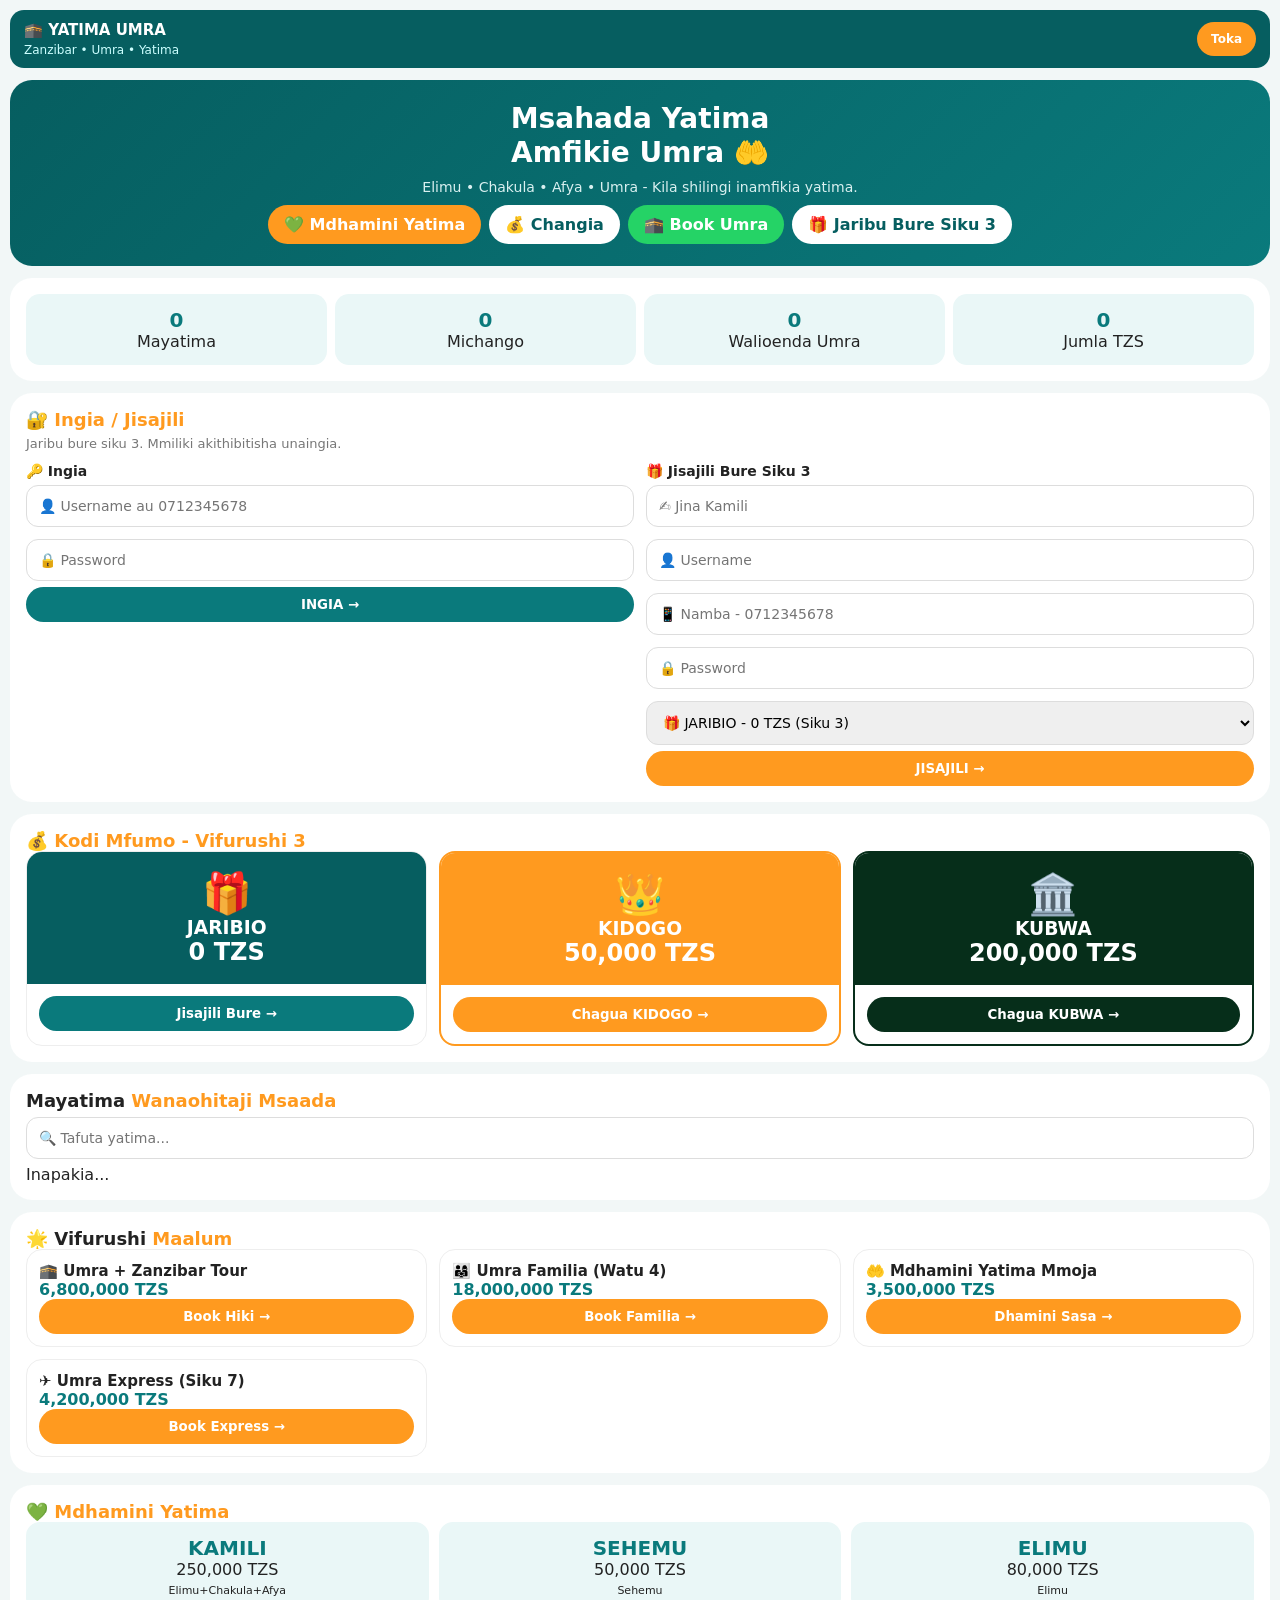
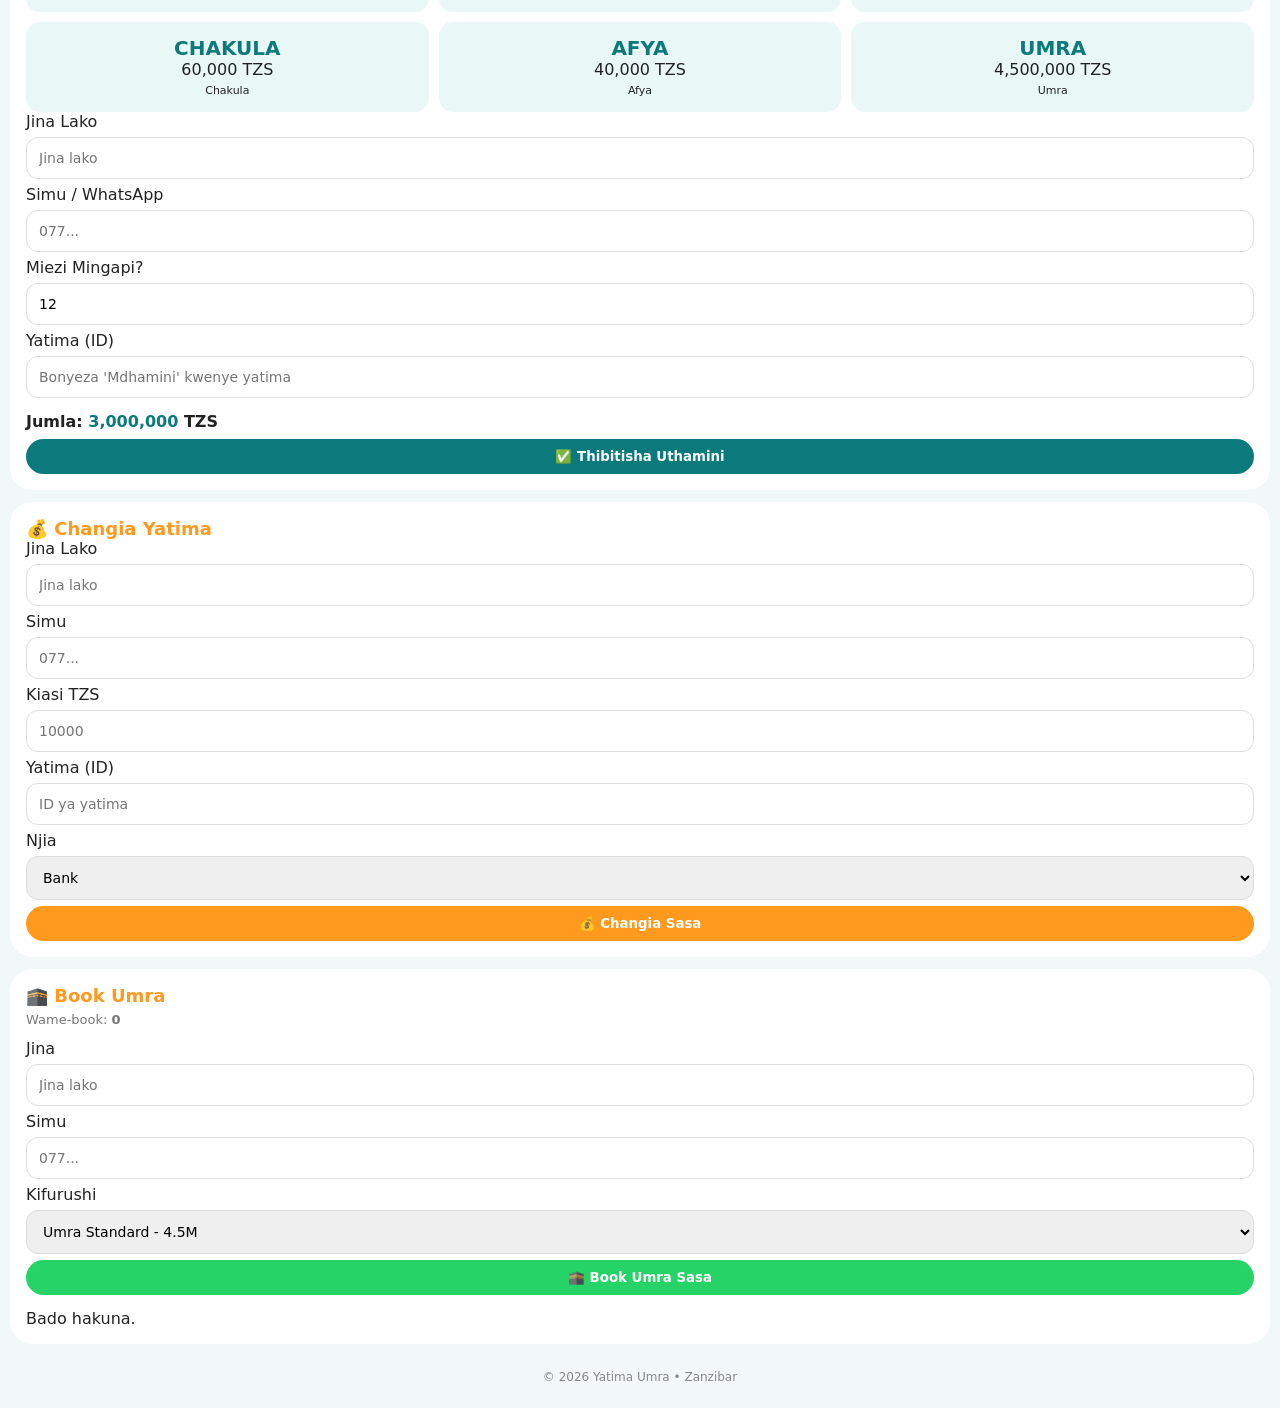
==== commit b18e81e9: "Update index.html" ====
--- a/src/Frontend/index.html
+++ b/src/Frontend/index.html
@@ -14,97 +14,81 @@
 .stat{background:#EAF7F7;padding:14px;border-radius:14px;text-align:center}.stat b{font-size:20px;color:#0A7A7C}
 .pill{display:inline-block;padding:4px 10px;border-radius:20px;font-size:11px;font-weight:700}.pill.active{background:#dcfce7;color:#166534}.pill.pending{background:#fef9c3;color:#854d0e}.pill.waiting{background:#ffedd5;color:#9a3412}.pill.expired,.pill.locked{background:#fee2e2;color:#991b1b}
 .hidden{display:none!important}
-.modal{position:fixed;inset:0;background:#0008;display:none;align-items:center;justify-content:center;z-index:99;padding:14px}.modal.show{display:flex}.modal-box{background:#fff;width:100%;max-width:420px;padding:22px;border-radius:22px;text-align:center}
+.modal{position:fixed;inset:0;background:#0008;display:none;align-items:center;justify-content:center;z-index:999;padding:14px}.modal.show{display:flex}.modal-box{background:#fff;width:100%;max-width:420px;padding:22px;border-radius:22px;text-align:center}
 .pay-info{background:#FFF8E1;padding:14px;border-radius:14px;text-align:left;font-size:14px;line-height:1.7;margin:12px 0}
-#popupModal{z-index:200}.popup-icon{font-size:55px}
-.dash-head{background:#065E60;color:#fff;padding:18px;border-radius:18px;margin-bottom:12px}.dash-head.owner{background:#111}.dash-head.admin{background:#065E60}.dash-head.user{background:#7a2a00}
+#popupModal{z-index:1000}.popup-icon{font-size:55px}
+/* ===== DASHBOARD MPYA - TOGGLE MENU ===== */
+.dash-wrap{display:flex;min-height:100vh;background:#F2F7F7}
+.sidebar{width:260px;background:linear-gradient(180deg,#065E60,#043F40);color:#fff;padding:18px 14px;position:fixed;top:0;left:0;bottom:0;z-index:200;transition:transform .3s ease;overflow-y:auto;box-shadow:4px 0 20px rgba(0,0,0,.15)}
+.sidebar.closed{transform:translateX(-280px)}
+.sidebar .logo{font-size:19px;font-weight:800;margin-bottom:4px}.sidebar .logo span{color:#FF9A1F}
+.sidebar .who{font-size:12px;color:#CFF;margin-bottom:18px;line-height:1.6}
+.sidebar a{display:flex;align-items:center;gap:10px;color:#fff;text-decoration:none;padding:12px 12px;border-radius:12px;margin:5px 0;font-size:14px;font-weight:600;cursor:pointer}
+.sidebar a:hover{background:rgba(255,255,255,.15)}.sidebar a.active{background:#FF9A1F;color:#fff;box-shadow:0 4px 12px rgba(255,154,31,.4)}
+.sidebar a.logout{background:#fff;color:#c00;margin-top:20px;justify-content:center}
+.sidebar .close-sb{display:none;background:#fff;color:#065E60;border:0;padding:6px 12px;border-radius:20px;font-weight:800;float:right;cursor:pointer}
+.dash-main{flex:1;margin-left:260px;transition:margin .3s ease;padding:14px;width:100%}
+.dash-main.full{margin-left:0}
+.dash-top{background:#fff;padding:12px 14px;border-radius:16px;display:flex;align-items:center;gap:12px;justify-content:space-between;box-shadow:0 2px 10px rgba(0,0,0,.06);position:sticky;top:10px;z-index:100;margin-bottom:12px}
+.dash-top .left{display:flex;align-items:center;gap:10px}
+.hamburger{font-size:22px;background:#065E60;color:#fff;border:0;width:42px;height:42px;border-radius:12px;cursor:pointer}
+.dash-top b{font-size:16px}.dash-top small{color:#777}
+.dash-card{background:#fff;padding:16px;border-radius:18px;margin-bottom:12px;box-shadow:0 2px 10px rgba(0,0,0,.05)}
+.stat-grid{display:grid;grid-template-columns:repeat(3,1fr);gap:10px}
+.stat-card{background:linear-gradient(135deg,#065E60,#0A7A7C);color:#fff;padding:16px;border-radius:16px;text-align:center}
+.stat-card.orange{background:linear-gradient(135deg,#FF9A1F,#FF7A00)}.stat-card.dark{background:linear-gradient(135deg,#111,#333)}
+.stat-card b{font-size:26px;display:block}.stat-card span{font-size:12px;opacity:.9}
+.overlay{position:fixed;inset:0;background:rgba(0,0,0,.5);display:none;z-index:150}.overlay.show{display:block}
 .user-row{background:#F2F7F7;padding:12px;border-radius:12px;margin:6px 0;display:flex;justify-content:space-between;gap:8px;flex-wrap:wrap}
-@media(max-width:700px){.grid3,.grid2{grid-template-columns:1fr}.hero h1{font-size:22px}}
+@media(max-width:768px){.sidebar{transform:translateX(-280px)}.sidebar.open{transform:translateX(0)}.sidebar .close-sb{display:block}.dash-main{margin-left:0;padding:10px}.stat-grid{grid-template-columns:1fr 1fr 1fr}.stat-card b{font-size:19px}.grid3,.grid2{grid-template-columns:1fr}.hero h1{font-size:22px}}
 </style></head><body>
 
-<!-- TOP BAR -->
-<div class="top"><div><b>🕋 YATIMA UMRA</b><br><span>Zanzibar • Umra • Yatima</span></div><div style="display:flex;gap:6px;align-items:center"><span id="topUser" style="font-size:12px"></span><button id="topDashBtn" class="btn btn-white hidden" onclick="goToMyDashboard()">📊 Dashboard Yangu</button><button onclick="logoutAll()" style="background:#FF9A1F;color:#fff;border:none;padding:10px 14px;border-radius:50px;font-weight:700;cursor:pointer;font-size:12px">Toka</button></div></div>
+<div class="top"><div><b>🕋 YATIMA UMRA</b><br><span>Zanzibar • Umra • Yatima</span></div><div style="display:flex;gap:6px;align-items:center"><span id="topUser" style="font-size:12px"></span><button id="topDashBtn" class="btn btn-white hidden" onclick="goToMyDashboard()">📊 Dashboard</button><button onclick="logoutAll()" style="background:#FF9A1F;color:#fff;border:none;padding:10px 14px;border-radius:50px;font-weight:700;cursor:pointer;font-size:12px">Toka</button></div></div>
 
-<!-- ============ PAGE YA KAWAIDA (KABLA YA LOGIN) ============ -->
+<!-- PUBLIC VIEW -->
 <div id="publicView">
-<div class="hero"><h1>Msahada Yatima<br>Amfikie Umra 🤲</h1><p>Elimu • Chakula • Afya • Umra - Kila shilingi inamfikia yatima.</p>
-<div style="display:flex;gap:8px;justify-content:center;flex-wrap:wrap"><a href="#mdhamini" class="btn btn-orange">💚 Mdhamini Yatima</a><a href="#changia" class="btn btn-white">💰 Changia</a><a href="#book" class="btn btn-green">🕋 Book Umra</a><a href="#kodi" class="btn btn-white">🎁 Jaribu Mfumo Bure Siku 3</a></div></div>
-
-<div class="section"><div style="display:grid;grid-template-columns:repeat(4,1fr);gap:8px">
-<div class="stat"><b id="sOrphans">0</b><br>Mayatima</div><div class="stat"><b id="sDon">0</b><br>Michango</div><div class="stat"><b id="sUmra">0</b><br>Walioenda Umra</div><div class="stat"><b id="sTotal">0</b><br>Jumla TZS</div></div></div>
-
-<div class="section" id="login"><h2>🔐 <span>Ingia / Jisajili - Kodi Mfumo</span></h2><p class="sub">Jaribu bure siku 3. Mmiliki akithibitisha unaingia.</p>
-<div style="display:grid;grid-template-columns:1fr 1fr;gap:12px">
-<div><h3 style="font-size:14px">🔑 Ingia</h3><input id="username" placeholder="👤 Username au 0712345678"><input id="password" type="password" placeholder="🔒 Password"><button id="loginBtn" class="btn btn-teal" style="width:100%" onclick="doLogin()">INGIA →</button><p id="loginExp" style="font-size:12px;color:#777;margin-top:6px"></p></div>
-<div><h3 style="font-size:14px">🎁 Jisajili Bure Siku 3</h3><input id="regName" placeholder="✍️ Jina Kamili"><input id="regUser" placeholder="👤 Username"><input id="regPhone" placeholder="📱 Namba - 0712345678"><input id="regPass" type="password" placeholder="🔒 Password"><select id="regPlan"><option value="JARIBIO">🎁 JARIBIO - 0 TZS (Siku 3)</option><option value="KIDOGO">👑 KIDOGO - 50,000 TZS</option><option value="KUBWA">🏛️ KUBWA - 200,000 TZS</option></select><button id="regBtn" class="btn btn-orange" style="width:100%" onclick="doRegister()">JISAJILI →</button></div>
-</div></div>
-
-<div class="section" id="kodi"><h2>💰 <span>Kodi Mfumo - Vifurushi 3</span></h2><p class="sub">Chagua kifurushi. Utaingiza namba yako ya WhatsApp.</p>
-<div class="grid3">
-<div class="card" style="text-align:center"><div style="background:#065E60;color:#fff;padding:18px"><div style="font-size:40px">🎁</div><h3>JARIBIO</h3><div style="font-size:24px;font-weight:800">0 TZS</div><span style="font-size:12px">Siku 3 Bure</span></div><div class="pad"><button class="btn btn-teal" style="width:100%" onclick="choosePlan('JARIBIO')">Jisajili Bure →</button></div></div>
-<div class="card" style="text-align:center;border:2px solid #FF9A1F"><div style="background:#FF9A1F;color:#fff;padding:18px"><div style="font-size:40px">👑</div><h3>KIDOGO</h3><div style="font-size:24px;font-weight:800">50,000 TZS</div><span style="font-size:12px">/ Mwezi</span></div><div class="pad"><button class="btn btn-orange" style="width:100%" onclick="choosePlan('KIDOGO')">Chagua KIDOGO →</button></div></div>
-<div class="card" style="text-align:center;border:2px solid #062e1a"><div style="background:#062e1a;color:#fff;padding:18px"><div style="font-size:40px">🏛️</div><h3>KUBWA</h3><div style="font-size:24px;font-weight:800">200,000 TZS</div><span style="font-size:12px">/ Mwezi</span></div><div class="pad"><button class="btn btn-dark" style="width:100%" onclick="choosePlan('KUBWA')">Chagua KUBWA →</button></div></div>
-</div></div>
-
+<div class="hero"><h1>Msahada Yatima<br>Amfikie Umra 🤲</h1><p>Elimu • Chakula • Afya • Umra - Kila shilingi inamfikia yatima.</p><div style="display:flex;gap:8px;justify-content:center;flex-wrap:wrap"><a href="#mdhamini" class="btn btn-orange">💚 Mdhamini Yatima</a><a href="#changia" class="btn btn-white">💰 Changia</a><a href="#book" class="btn btn-green">🕋 Book Umra</a><a href="#kodi" class="btn btn-white">🎁 Jaribu Bure Siku 3</a></div></div>
+<div class="section"><div style="display:grid;grid-template-columns:repeat(4,1fr);gap:8px"><div class="stat"><b id="sOrphans">0</b><br>Mayatima</div><div class="stat"><b id="sDon">0</b><br>Michango</div><div class="stat"><b id="sUmra">0</b><br>Walioenda Umra</div><div class="stat"><b id="sTotal">0</b><br>Jumla TZS</div></div></div>
+<div class="section" id="login"><h2>🔐 <span>Ingia / Jisajili</span></h2><p class="sub">Jaribu bure siku 3. Mmiliki akithibitisha unaingia.</p><div style="display:grid;grid-template-columns:1fr 1fr;gap:12px"><div><h3 style="font-size:14px">🔑 Ingia</h3><input id="username" placeholder="👤 Username au 0712345678"><input id="password" type="password" placeholder="🔒 Password"><button id="loginBtn" class="btn btn-teal" style="width:100%" onclick="doLogin()">INGIA →</button><p id="loginExp" style="font-size:12px;color:#777;margin-top:6px"></p></div><div><h3 style="font-size:14px">🎁 Jisajili Bure Siku 3</h3><input id="regName" placeholder="✍️ Jina Kamili"><input id="regUser" placeholder="👤 Username"><input id="regPhone" placeholder="📱 Namba - 0712345678"><input id="regPass" type="password" placeholder="🔒 Password"><select id="regPlan"><option value="JARIBIO">🎁 JARIBIO - 0 TZS (Siku 3)</option><option value="KIDOGO">👑 KIDOGO - 50,000 TZS</option><option value="KUBWA">🏛️ KUBWA - 200,000 TZS</option></select><button id="regBtn" class="btn btn-orange" style="width:100%" onclick="doRegister()">JISAJILI →</button></div></div></div>
+<div class="section" id="kodi"><h2>💰 <span>Kodi Mfumo - Vifurushi 3</span></h2><div class="grid3"><div class="card" style="text-align:center"><div style="background:#065E60;color:#fff;padding:18px"><div style="font-size:40px">🎁</div><h3>JARIBIO</h3><div style="font-size:24px;font-weight:800">0 TZS</div></div><div class="pad"><button class="btn btn-teal" style="width:100%" onclick="choosePlan('JARIBIO')">Jisajili Bure →</button></div></div><div class="card" style="text-align:center;border:2px solid #FF9A1F"><div style="background:#FF9A1F;color:#fff;padding:18px"><div style="font-size:40px">👑</div><h3>KIDOGO</h3><div style="font-size:24px;font-weight:800">50,000 TZS</div></div><div class="pad"><button class="btn btn-orange" style="width:100%" onclick="choosePlan('KIDOGO')">Chagua KIDOGO →</button></div></div><div class="card" style="text-align:center;border:2px solid #062e1a"><div style="background:#062e1a;color:#fff;padding:18px"><div style="font-size:40px">🏛️</div><h3>KUBWA</h3><div style="font-size:24px;font-weight:800">200,000 TZS</div></div><div class="pad"><button class="btn btn-dark" style="width:100%" onclick="choosePlan('KUBWA')">Chagua KUBWA →</button></div></div></div></div>
 <div class="section" id="mayatima"><h2>Mayatima <span>Wanaohitaji Msaada</span></h2><input id="search" placeholder="🔍 Tafuta yatima..." oninput="renderOrphans()"><div class="grid3" id="orphanGrid"><p>Inapakia...</p></div></div>
-
-<div class="section" id="maalum"><h2>🌟 Vifurushi <span>Maalum</span></h2><div class="grid3">
-<div class="card"><div class="pad"><h3>🕋 Umra + Zanzibar Tour</h3><p style="font-weight:800;color:#0A7A7C">6,800,000 TZS</p><button class="btn btn-orange" style="width:100%" onclick="choosePkg('Umra + Zanzibar Tour')">Book Hiki →</button></div></div>
-<div class="card"><div class="pad"><h3>👨‍👩‍👧 Umra Familia (Watu 4)</h3><p style="font-weight:800;color:#0A7A7C">18,000,000 TZS</p><button class="btn btn-orange" style="width:100%" onclick="choosePkg('Umra Familia')">Book Familia →</button></div></div>
-<div class="card"><div class="pad"><h3>🤲 Mdhamini Yatima Mmoja</h3><p style="font-weight:800;color:#0A7A7C">3,500,000 TZS</p><button class="btn btn-orange" style="width:100%" onclick="choosePkg('Mdhamini Yatima Mmoja')">Dhamini Sasa →</button></div></div>
-<div class="card"><div class="pad"><h3>✈️ Umra Express (Siku 7)</h3><p style="font-weight:800;color:#0A7A7C">4,200,000 TZS</p><button class="btn btn-orange" style="width:100%" onclick="choosePkg('Umra Express')">Book Express →</button></div></div>
-</div></div>
-
-<div class="section" id="mdhamini"><h2>💚 <span>Mdhamini Yatima</span></h2><div style="display:grid;grid-template-columns:repeat(3,1fr);gap:10px" id="sponTypes"></div>
-<label>Jina Lako</label><input id="spName" placeholder="Jina lako"><label>Simu / WhatsApp</label><input id="spPhone" placeholder="077..."><label>Miezi Mingapi?</label><input id="spMonths" type="number" value="12"><label>Yatima (ID)</label><input id="spOrphanId" placeholder="Bonyeza 'Mdhamini' kwenye yatima">
-<p style="font-weight:700;margin:8px 0">Jumla: <span id="spTotal" style="color:#0A7A7C">0</span> TZS</p><button class="btn btn-teal" style="width:100%" onclick="doSponsor()">✅ Thibitisha Uthamini</button></div>
-
+<div class="section" id="maalum"><h2>🌟 Vifurushi <span>Maalum</span></h2><div class="grid3"><div class="card"><div class="pad"><h3>🕋 Umra + Zanzibar Tour</h3><p style="font-weight:800;color:#0A7A7C">6,800,000 TZS</p><button class="btn btn-orange" style="width:100%" onclick="choosePkg('Umra + Zanzibar Tour')">Book Hiki →</button></div></div><div class="card"><div class="pad"><h3>👨‍👩‍👧 Umra Familia (Watu 4)</h3><p style="font-weight:800;color:#0A7A7C">18,000,000 TZS</p><button class="btn btn-orange" style="width:100%" onclick="choosePkg('Umra Familia')">Book Familia →</button></div></div><div class="card"><div class="pad"><h3>🤲 Mdhamini Yatima Mmoja</h3><p style="font-weight:800;color:#0A7A7C">3,500,000 TZS</p><button class="btn btn-orange" style="width:100%" onclick="choosePkg('Mdhamini Yatima Mmoja')">Dhamini Sasa →</button></div></div><div class="card"><div class="pad"><h3>✈️ Umra Express (Siku 7)</h3><p style="font-weight:800;color:#0A7A7C">4,200,000 TZS</p><button class="btn btn-orange" style="width:100%" onclick="choosePkg('Umra Express')">Book Express →</button></div></div></div></div>
+<div class="section" id="mdhamini"><h2>💚 <span>Mdhamini Yatima</span></h2><div style="display:grid;grid-template-columns:repeat(3,1fr);gap:10px" id="sponTypes"></div><label>Jina Lako</label><input id="spName" placeholder="Jina lako"><label>Simu / WhatsApp</label><input id="spPhone" placeholder="077..."><label>Miezi Mingapi?</label><input id="spMonths" type="number" value="12"><label>Yatima (ID)</label><input id="spOrphanId" placeholder="Bonyeza 'Mdhamini' kwenye yatima"><p style="font-weight:700;margin:8px 0">Jumla: <span id="spTotal" style="color:#0A7A7C">0</span> TZS</p><button class="btn btn-teal" style="width:100%" onclick="doSponsor()">✅ Thibitisha Uthamini</button></div>
 <div class="section" id="changia"><h2>💰 <span>Changia Yatima</span></h2><label>Jina Lako</label><input id="dName" placeholder="Jina lako"><label>Simu</label><input id="dPhone" placeholder="077..."><label>Kiasi TZS</label><input id="dAmount" type="number" placeholder="10000"><label>Yatima (ID)</label><input id="dOrphanId" placeholder="ID ya yatima"><label>Njia</label><select id="dMethod"><option>Bank</option><option>M-Pesa</option><option>Tigo Pesa</option><option>Airtel Money</option></select><button class="btn btn-orange" style="width:100%" onclick="doDonate()">💰 Changia Sasa</button></div>
-
-<div class="section" id="book"><h2>🕋 <span>Book Umra</span></h2><p class="sub">Wame-book: <b id="bookCount">0</b></p>
-<label>Jina</label><input id="bName" placeholder="Jina lako"><label>Simu</label><input id="bPhone" placeholder="077..."><label>Kifurushi</label><select id="bPack"><option>Umra Standard - 4.5M</option><option>Umra VIP - 7.5M</option><option>Umra Familia - 16M</option><option>Umra + Zanzibar Tour - 6.8M</option><option>Mdhamini Yatima Mmoja - 3.5M</option><option>Umra Express - 4.2M</option></select><button class="btn btn-green" style="width:100%" onclick="doBook()">🕋 Book Umra Sasa</button><div id="bookList" style="margin-top:14px"></div></div>
+<div class="section" id="book"><h2>🕋 <span>Book Umra</span></h2><p class="sub">Wame-book: <b id="bookCount">0</b></p><label>Jina</label><input id="bName" placeholder="Jina lako"><label>Simu</label><input id="bPhone" placeholder="077..."><label>Kifurushi</label><select id="bPack"><option>Umra Standard - 4.5M</option><option>Umra VIP - 7.5M</option><option>Umra Familia - 16M</option><option>Umra + Zanzibar Tour - 6.8M</option><option>Mdhamini Yatima Mmoja - 3.5M</option><option>Umra Express - 4.2M</option></select><button class="btn btn-green" style="width:100%" onclick="doBook()">🕋 Book Umra Sasa</button><div id="bookList" style="margin-top:14px"></div></div>
 </div>
 
-<!-- ============ DASHBOARD: OWNER ============ -->
-<div id="dashOwner" class="hidden">
-<div class="dash-head owner"><h2>👑 OWNER DASHBOARD</h2><p id="ownerInfo" style="font-size:13px;opacity:.9"></p><p style="font-size:12px">Unaweza kuona watumiaji wote, kuwakubali, kuwafunga na kuwafungua.</p></div>
-<div class="section"><div class="grid3"><div class="stat"><b id="totalUsers">0</b><br>Watumiaji Wote</div><div class="stat"><b id="pendingUsers">0</b><br>Wanasubiri</div><div class="stat"><b id="activeUsers">0</b><br>Active</div></div></div>
-<div class="section"><h2>👥 Watumiaji Wote</h2><input id="searchUser" placeholder="🔍 Tafuta jina / namba / username..." oninput="renderUsers()"><button class="btn btn-teal" style="margin-top:8px" onclick="loadUsers()">⟳ Pakia Upya</button><div id="userList" style="margin-top:12px"></div></div>
-<div class="section"><h2>💰 Malipo Yanayosubiri</h2><div id="ownerDonations"></div></div>
-<button class="btn btn-white" style="width:100%;border:1px solid #ddd" onclick="showPublic()">🌐 Rudi Nyumbani</button>
-</div>
-
-<!-- ============ DASHBOARD: ADMIN ============ -->
-<div id="dashAdmin" class="hidden">
-<div class="dash-head admin"><h2>🤲 ADMIN DASHBOARD</h2><p id="adminInfo" style="font-size:13px;opacity:.9"></p><p style="font-size:12px">Dhibiti Mayatima, Zamini, Michango na Package.</p></div>
-<div class="section"><div class="grid2"><div class="stat"><b id="countPending">0</b><br>⏳ Malipo Yanasubiri</div><div class="stat"><b id="countConfirmed">0</b><br>✅ Yaliyothibitishwa</div></div></div>
-<div class="section"><h2>💛 Malipo Yanayosubiri</h2><div id="adminDonList"></div></div>
-<div class="section"><h2>🤲 Mayatima + Zamini</h2>
-<label>Jina la Yatima *</label><input id="newOrphanName" placeholder="Mf: Ahmed"><label>Umri</label><input id="newOrphanAge" type="number" placeholder="10"><label>Jinsia</label><select id="newOrphanGender"><option value="BOY">BOY</option><option value="GIRL">GIRL</option></select><label>Mahali</label><input id="newOrphanLocation" placeholder="Michenzani, Zanzibar"><label>Picha (Link)</label><input id="newOrphanPhoto" placeholder="https://..."><label>Shule</label><input id="newOrphanSchool" placeholder="Skuli ya..."><label>Hadithi</label><input id="newOrphanStory" placeholder="Anapenda Qur'an">
-<hr><label>Jina la Zamini *</label><input id="newGuardianName" placeholder="Jina la Mama / Baba"><label>Uhusiano</label><select id="newGuardianRelation"><option>Mama</option><option>Baba</option><option>Bibi</option><option>Mjomba</option><option>Mdhamini</option><option>Mwingine</option></select><label>Simu ya Zamini *</label><input id="newGuardianPhone" placeholder="077..."><label>NIDA / ZAN ID</label><input id="newGuardianId" placeholder="ZAN-123456"><label>Anakoishi</label><input id="newGuardianAddress" placeholder="Michenzani"><label>Kazi</label><input id="newGuardianOccupation" placeholder="Mkulima">
-<button class="btn btn-teal" style="width:100%" onclick="addOrphan()">➕ Ongeza Yatima + Zamini</button><div id="orphanList" style="margin-top:12px"></div></div>
-<div class="section"><h2>📦 Package za Yatima</h2><div id="yatimaPackages"></div><label>Jina la Package</label><input id="newYName" placeholder="YATIMA PLATINUM"><label>Bei</label><input id="newYPrice" type="number" placeholder="2000000"><label>Maelezo</label><input id="newYDesc" placeholder="Elimu + Afya"><button class="btn btn-teal" style="width:100%" onclick="addPackage()">➕ Ongeza Package</button></div>
-<button class="btn btn-white" style="width:100%;border:1px solid #ddd" onclick="showPublic()">🌐 Rudi Nyumbani</button>
-</div>
-
-<!-- ============ DASHBOARD: MDHAMINI / MTUMIAJI WA KAWAIDA ============ -->
-<div id="dashUser" class="hidden">
-<div class="dash-head user"><h2>💚 KARIBU, MDHAMINI</h2><p id="userInfo" style="font-size:13px;opacity:.95"></p><p id="userPlanInfo" style="font-size:12px"></p></div>
-<div class="section"><h2>👤 Taarifa Zangu</h2><div id="myProfile" style="font-size:14px;line-height:1.9"></div><button class="btn btn-orange" style="margin-top:10px" onclick="openWa('KIDOGO','')">💳 Lipa / Ongeza Muda →</button></div>
-<div class="section"><h2>🤲 Yatima Wangu / Niliowadhamini</h2><div id="myOrphans"><p>Hakuna bado. Chagua yatima hapo chini umdhamini.</p></div></div>
-<div class="section"><h2>💰 Michango Yangu</h2><div id="myDonations"><p>Bado hakuna mchango.</p></div></div>
-<div class="section"><h2>🕋 Bookings Zangu</h2><div id="myBookings"><p>Bado hakuna booking.</p></div></div>
-<button class="btn btn-white" style="width:100%;border:1px solid #ddd" onclick="showPublic()">🌐 Rudi Nyumbani - Tazama Mayatima</button>
-</div>
+<!-- DASHBOARD WRAP -->
+<div id="dashWrap" class="dash-wrap hidden">
+<div id="overlay" class="overlay" onclick="toggleMenu()"></div>
+<div id="sidebar" class="sidebar"><button class="close-sb" onclick="toggleMenu()">✕</button><div class="logo">🕋 YATIMA <span>UMRA</span></div><div class="who" id="sideWho">Karibu</div>
+<div id="menuOwner" class="hidden"><a onclick="showDashSection('ownerHome')" data-m="ownerHome">🏠 Nyumbani</a><a onclick="showDashSection('ownerAddAdmin')" data-m="ownerAddAdmin">➕ Sajili Admin</a><a onclick="showDashSection('ownerUsers')" data-m="ownerUsers">👥 Watumiaji</a><a onclick="showDashSection('ownerPay')" data-m="ownerPay">💰 Malipo</a></div>
+<div id="menuAdmin" class="hidden"><a onclick="showDashSection('adminHome')" data-m="adminHome">🏠 Nyumbani</a><a onclick="showDashSection('adminPass')" data-m="adminPass">🔒 Badili Password</a><a onclick="showDashSection('adminDon')" data-m="adminDon">💛 Malipo</a><a onclick="showDashSection('adminOrphan')" data-m="adminOrphan">🤲 Mayatima</a><a onclick="showDashSection('adminPkg')" data-m="adminPkg">📦 Package</a></div>
+<div id="menuUser" class="hidden"><a onclick="showDashSection('userHome')" data-m="userHome">🏠 Nyumbani</a><a onclick="showDashSection('userPass')" data-m="userPass">🔒 Badili Password</a><a onclick="showDashSection('userOrphan')" data-m="userOrphan">🤲 Yatima Wangu</a><a onclick="showDashSection('userDon')" data-m="userDon">💰 Michango Yangu</a><a onclick="showDashSection('userBook')" data-m="userBook">🕋 Bookings Zangu</a></div>
+<a onclick="showPublic()" style="margin-top:16px">🌐 Rudi Nyumbani</a><a class="logout" onclick="logoutAll()">🚪 Toka</a></div>
+<div id="dashMain" class="dash-main"><div class="dash-top"><div class="left"><button class="hamburger" onclick="toggleMenu()">☰</button><div><b id="dashTitle">Dashboard</b><br><small id="dashSub">Yatima Umra • Zanzibar</small></div></div><button class="btn btn-white" style="border:1px solid #ddd" onclick="showPublic()">🏠 Nyumbani</button></div>
+<!-- OWNER -->
+<div id="sec-ownerHome" class="dash-sec"><div class="dash-card"><h2>👑 Karibu OWNER</h2><p id="ownerInfo" style="color:#666;font-size:13px"></p></div><div class="stat-grid"><div class="stat-card"><b id="totalUsers">0</b><span>Watumiaji Wote</span></div><div class="stat-card orange"><b id="pendingUsers">0</b><span>Wanasubiri</span></div><div class="stat-card dark"><b id="activeUsers">0</b><span>Active</span></div></div></div>
+<div id="sec-ownerAddAdmin" class="dash-sec hidden"><div class="dash-card"><h2>➕ Msajili Admin Mpya (Anayekodi)</h2><p class="sub">Wewe OWNER tu ndiye unamsajili Admin. Admin atabadilisha password mwenyewe baada ya kuingia.</p><label>Jina Kamili *</label><input id="admName" placeholder="Fatma Juma"><label>Username *</label><input id="admUser" placeholder="fatma_admin"><label>Namba *</label><input id="admPhone" placeholder="077..."><label>Password *</label><input id="admPass" type="password" placeholder="Password ya Admin"><label>Kifurushi</label><select id="admPlan"><option value="KIDOGO">KIDOGO - 50,000 TZS</option><option value="KUBWA">KUBWA - 200,000 TZS</option><option value="JARIBIO">JARIBIO - 0 TZS</option></select><button class="btn btn-orange" style="width:100%;margin-top:10px" onclick="registerAdmin()">➕ Msajili Admin →</button><p id="admMsg" style="font-size:13px;color:#0A7A7C"></p></div></div>
+<div id="sec-ownerUsers" class="dash-sec hidden"><div class="dash-card"><h2>👥 Watumiaji Wote</h2><input id="searchUser" placeholder="🔍 Tafuta..." oninput="renderUsers()"><button class="btn btn-teal" style="margin-top:8px" onclick="loadUsers()">⟳ Pakia</button><div id="userList" style="margin-top:10px"></div></div></div>
+<div id="sec-ownerPay" class="dash-sec hidden"><div class="dash-card"><h2>💰 Malipo Yanayosubiri</h2><div id="ownerDonations"></div></div></div>
+<!-- ADMIN -->
+<div id="sec-adminHome" class="dash-sec hidden"><div class="dash-card"><h2>🤲 Karibu ADMIN</h2><p id="adminInfo" style="color:#666;font-size:13px"></p></div><div class="stat-grid"><div class="stat-card"><b id="countPending">0</b><span>Malipo Yanasubiri</span></div><div class="stat-card orange"><b id="countConfirmed">0</b><span>Yaliyothibitishwa</span></div><div class="stat-card dark"><b id="countOrphansAdmin">0</b><span>Mayatima</span></div></div></div>
+<div id="sec-adminPass" class="dash-sec hidden"><div class="dash-card"><h2>🔒 Badilisha Password Yangu</h2><p class="sub">Badilisha password uliyopewa na OWNER.</p><label>Password ya Zamani *</label><input class="oldPass" type="password" placeholder="Uliyopewa na OWNER"><label>Password Mpya *</label><input class="newPass" type="password" placeholder="Mpya - herufi 6+"><label>Rudia Mpya *</label><input class="newPass2" type="password" placeholder="Rudia"><button class="btn btn-teal" style="width:100%;margin-top:10px" onclick="changeMyPassword()">🔒 Badilisha →</button><p class="passMsg"></p></div></div>
+<div id="sec-adminDon" class="dash-sec hidden"><div class="dash-card"><h2>💛 Malipo Yanayosubiri</h2><div id="adminDonList"></div></div></div>
+<div id="sec-adminOrphan" class="dash-sec hidden"><div class="dash-card"><h2>🤲 Ongeza Yatima + Zamini</h2><label>Jina la Yatima *</label><input id="newOrphanName" placeholder="Ahmed"><label>Umri</label><input id="newOrphanAge" type="number" placeholder="10"><label>Jinsia</label><select id="newOrphanGender"><option value="BOY">BOY</option><option value="GIRL">GIRL</option></select><label>Mahali</label><input id="newOrphanLocation" placeholder="Michenzani"><label>Picha Link</label><input id="newOrphanPhoto" placeholder="https://..."><label>Shule</label><input id="newOrphanSchool"><label>Hadithi</label><input id="newOrphanStory" placeholder="Anapenda Qur'an"><hr><label>Jina la Zamini *</label><input id="newGuardianName" placeholder="Mama / Baba"><label>Uhusiano</label><select id="newGuardianRelation"><option>Mama</option><option>Baba</option><option>Bibi</option><option>Mjomba</option><option>Mdhamini</option></select><label>Simu ya Zamini *</label><input id="newGuardianPhone" placeholder="077..."><label>NIDA</label><input id="newGuardianId"><label>Anakoishi</label><input id="newGuardianAddress"><label>Kazi</label><input id="newGuardianOccupation"><button class="btn btn-teal" style="width:100%;margin-top:10px" onclick="addOrphan()">➕ Ongeza Yatima →</button><div id="orphanList" style="margin-top:10px"></div></div></div>
+<div id="sec-adminPkg" class="dash-sec hidden"><div class="dash-card"><h2>📦 Package za Yatima</h2><div id="yatimaPackages"></div><label>Jina</label><input id="newYName" placeholder="YATIMA PLATINUM"><label>Bei</label><input id="newYPrice" type="number" placeholder="2000000"><label>Maelezo</label><input id="newYDesc" placeholder="Elimu + Afya"><button class="btn btn-teal" style="width:100%" onclick="addPackage()">➕ Ongeza Package</button></div></div>
+<!-- USER -->
+<div id="sec-userHome" class="dash-sec hidden"><div class="dash-card"><h2>💚 Karibu Mdhamini</h2><p id="userInfo"></p><p id="userPlanInfo" style="font-size:12px;color:#777"></p><div id="myProfile" style="font-size:14px;line-height:1.9"></div><button class="btn btn-orange" style="margin-top:10px" onclick="openWa('KIDOGO','')">💳 Lipa / Ongeza Muda →</button></div></div>
+<div id="sec-userPass" class="dash-sec hidden"><div class="dash-card"><h2>🔒 Badilisha Password Yangu</h2><label>Password ya Zamani</label><input class="oldPass" type="password" placeholder="Zamani"><label>Password Mpya</label><input class="newPass" type="password" placeholder="Mpya"><label>Rudia</label><input class="newPass2" type="password" placeholder="Rudia"><button class="btn btn-teal" style="width:100%" onclick="changeMyPassword()">🔒 Badilisha →</button><p class="passMsg"></p></div></div>
+<div id="sec-userOrphan" class="dash-sec hidden"><div class="dash-card"><h2>🤲 Yatima Wangu</h2><div id="myOrphans"></div></div></div>
+<div id="sec-userDon" class="dash-sec hidden"><div class="dash-card"><h2>💰 Michango Yangu</h2><div id="myDonations"></div></div></div>
+<div id="sec-userBook" class="dash-sec hidden"><div class="dash-card"><h2>🕋 Bookings Zangu</h2><div id="myBookings"></div></div></div>
+</div></div>
 
 <div style="text-align:center;padding:14px;font-size:12px;color:#888">© 2026 Yatima Umra • Zanzibar</div>
 
-<!-- MODALS -->
-<div class="modal" id="waModal"><div class="modal-box">
-<div id="waStep1"><div style="font-size:50px">💬</div><h3 id="waTitle">Kifurushi KIDOGO</h3><p style="font-size:13px;color:#777">Ingiza namba yako ya WhatsApp.</p><input id="waPhone" placeholder="📱 WhatsApp - 077..."><input id="waName" placeholder="✍️ Jina lako"><button class="btn btn-green" style="width:100%" onclick="sendWaInfo()">📩 Nitumie Taarifa za Malipo →</button><button class="btn btn-white" style="width:100%;margin-top:8px;border:1px solid #ddd" onclick="closeWa()">Ghairi</button></div>
-<div id="waStep2" class="hidden"><div style="font-size:50px">✅</div><h3>Taarifa za Malipo</h3><div class="pay-info">🏦 <b>Bank:</b> PBZ<br>💳 <b>Account:</b> 0887387001<br>👤 <b>Jina:</b> KHADIJA DENGE<br>💰 <b>Kifurushi:</b> <span id="waPlanInfo"></span></div><input id="waTxn" placeholder="Namba ya Muamala"><button class="btn btn-orange" style="width:100%" onclick="confirmPay()">✅ Nimelipa - Thibitisha →</button><a id="waLink" href="#" target="_blank" class="btn btn-green" style="width:100%;margin-top:8px">💬 Fungua WhatsApp</a><button class="btn btn-white" style="width:100%;margin-top:8px;border:1px solid #ddd" onclick="closeWa()">Funga</button></div>
-</div></div>
-
+<div class="modal" id="waModal"><div class="modal-box"><div id="waStep1"><div style="font-size:50px">💬</div><h3 id="waTitle">Kifurushi KIDOGO</h3><p style="font-size:13px;color:#777">Ingiza namba yako ya WhatsApp.</p><input id="waPhone" placeholder="📱 WhatsApp - 077..."><input id="waName" placeholder="✍️ Jina lako"><button class="btn btn-green" style="width:100%" onclick="sendWaInfo()">📩 Nitumie Taarifa za Malipo →</button><button class="btn btn-white" style="width:100%;margin-top:8px;border:1px solid #ddd" onclick="closeWa()">Ghairi</button></div><div id="waStep2" class="hidden"><div style="font-size:50px">✅</div><h3>Taarifa za Malipo</h3><div class="pay-info">🏦 <b>Bank:</b> PBZ<br>💳 <b>Account:</b> 0887387001<br>👤 <b>Jina:</b> KHADIJA DENGE<br>💰 <b>Kifurushi:</b> <span id="waPlanInfo"></span></div><input id="waTxn" placeholder="Namba ya Muamala"><button class="btn btn-orange" style="width:100%" onclick="confirmPay()">✅ Nimelipa - Thibitisha →</button><a id="waLink" href="#" target="_blank" class="btn btn-green" style="width:100%;margin-top:8px">💬 Fungua WhatsApp</a><button class="btn btn-white" style="width:100%;margin-top:8px;border:1px solid #ddd" onclick="closeWa()">Funga</button></div></div></div>
 <div class="modal" id="popupModal"><div class="modal-box"><div id="popupIcon" class="popup-icon">✅</div><h3 id="popupTitle">Karibu!</h3><p id="popupMsg" style="font-size:14px;color:#555;line-height:1.6"></p><div id="popupAction" style="margin-top:14px"></div><button class="btn btn-teal" style="width:100%;margin-top:10px" onclick="closePopup()">SAWA ✓</button></div></div>
 
 <script>
@@ -113,70 +97,35 @@
 let orphans=[], allBookings=[], selType={name:'KAMILI',amount:250000}, curPlan='KIDOGO', curPkg='', isLoggingIn=false, ALL_USERS=[], goAfterPopup=null;
 const PLANS={JARIBIO:{price:'0 TZS'},KIDOGO:{price:'50,000 TZS'},KUBWA:{price:'200,000 TZS'}};
 function showPopup(t,m,type='ok',a=''){document.getElementById('popupTitle').textContent=t;document.getElementById('popupMsg').textContent=m;document.getElementById('popupIcon').textContent=type==='ok'?'✅':type==='err'?'❌':type==='lock'?'🔒':type==='wait'?'⏳':'💬';document.getElementById('popupAction').innerHTML=a;document.getElementById('popupModal').classList.add('show');}
-function closePopup(){document.getElementById('popupModal').classList.remove('show'); if(goAfterPopup){let f=goAfterPopup; goAfterPopup=null; f();}}
+function closePopup(){document.getElementById('popupModal').classList.remove('show');if(goAfterPopup){let f=goAfterPopup;goAfterPopup=null;f();}}
 function getUser(){try{return JSON.parse(localStorage.getItem('user')||'{}')}catch(e){return{}}}
 function logoutAll(){localStorage.removeItem('token');localStorage.removeItem('user');location.reload();}
 async function fetchTO(url,opt,ms=20000){let c=new AbortController();let t=setTimeout(()=>c.abort(),ms);try{let r=await fetch(url,{...opt,signal:c.signal});clearTimeout(t);return r;}catch(e){clearTimeout(t);throw e;}}
-function showPublic(){document.getElementById('publicView').classList.remove('hidden');document.getElementById('dashOwner').classList.add('hidden');document.getElementById('dashAdmin').classList.add('hidden');document.getElementById('dashUser').classList.add('hidden');window.scrollTo({top:0,behavior:'smooth'});}
+function toggleMenu(){let sb=document.getElementById('sidebar');let main=document.getElementById('dashMain');let ov=document.getElementById('overlay');if(window.innerWidth<=768){sb.classList.toggle('open');ov.classList.toggle('show');}else{sb.classList.toggle('closed');main.classList.toggle('full');}}
+function showDashSection(id){document.querySelectorAll('.dash-sec').forEach(s=>s.classList.add('hidden'));let el=document.getElementById('sec-'+id);if(el)el.classList.remove('hidden');document.querySelectorAll('.sidebar a[data-m]').forEach(a=>a.classList.remove('active'));let link=document.querySelector('.sidebar a[data-m="'+id+'"]');if(link)link.classList.add('active');if(window.innerWidth<=768){let sb=document.getElementById('sidebar');if(sb.classList.contains('open'))toggleMenu();}window.scrollTo({top:0,behavior:'smooth'});}
+function showPublic(){document.getElementById('publicView').classList.remove('hidden');document.getElementById('dashWrap').classList.add('hidden');window.scrollTo({top:0,behavior:'smooth'});}
 function goToMyDashboard(){let u=getUser();let r=(u.role||'').toUpperCase();if(r==='OWNER')showOwner();else if(r==='ADMIN')showAdmin();else showUserDash();}
-function showOwner(){document.getElementById('publicView').classList.add('hidden');document.getElementById('dashAdmin').classList.add('hidden');document.getElementById('dashUser').classList.add('hidden');document.getElementById('dashOwner').classList.remove('hidden');let u=getUser();document.getElementById('ownerInfo').textContent='Karibu '+(u.name||u.username||'Owner')+' • '+(u.phone||'')+' • Plan: '+(u.plan||'-');loadUsers();loadOwnerDonations();window.scrollTo({top:0,behavior:'smooth'});}
-function showAdmin(){document.getElementById('publicView').classList.add('hidden');document.getElementById('dashOwner').classList.add('hidden');document.getElementById('dashUser').classList.add('hidden');document.getElementById('dashAdmin').classList.remove('hidden');let u=getUser();document.getElementById('adminInfo').textContent='Karibu '+(u.name||u.username||'Admin')+' • '+(u.phone||'');loadAdmin();window.scrollTo({top:0,behavior:'smooth'});}
-function showUserDash(){document.getElementById('publicView').classList.add('hidden');document.getElementById('dashOwner').classList.add('hidden');document.getElementById('dashAdmin').classList.add('hidden');document.getElementById('dashUser').classList.remove('hidden');let u=getUser();document.getElementById('userInfo').textContent=(u.name||u.username||'')+' • '+(u.phone||'')+' • Role: '+(u.role||'Mdhamini');document.getElementById('userPlanInfo').textContent='Kifurushi: '+(u.plan||'-')+' • Inaisha: '+(u.expiresAt?new Date(u.expiresAt).toLocaleDateString():'-')+' • Status: '+(u.status||'-');document.getElementById('myProfile').innerHTML='<b>Jina:</b> '+(u.name||'-')+'<br><b>Username:</b> '+(u.username||'-')+'<br><b>Simu:</b> '+(u.phone||'-')+'<br><b>Role:</b> '+(u.role||'-')+'<br><b>Kifurushi:</b> '+(u.plan||'-')+'<br><b>Inaisha:</b> '+(u.expiresAt?new Date(u.expiresAt).toLocaleDateString():'-');loadMyData();window.scrollTo({top:0,behavior:'smooth'});}
+function showOwner(){document.getElementById('publicView').classList.add('hidden');document.getElementById('dashWrap').classList.remove('hidden');document.getElementById('menuOwner').classList.remove('hidden');document.getElementById('menuAdmin').classList.add('hidden');document.getElementById('menuUser').classList.add('hidden');let u=getUser();document.getElementById('sideWho').innerHTML='👑 OWNER<br>'+(u.name||u.username)+' • '+(u.phone||'');document.getElementById('dashTitle').textContent='OWNER Dashboard';document.getElementById('ownerInfo').textContent='Karibu '+(u.name||u.username)+' • Plan: '+(u.plan||'-');loadUsers();loadOwnerDonations();showDashSection('ownerHome');}
+function showAdmin(){document.getElementById('publicView').classList.add('hidden');document.getElementById('dashWrap').classList.remove('hidden');document.getElementById('menuOwner').classList.add('hidden');document.getElementById('menuAdmin').classList.remove('hidden');document.getElementById('menuUser').classList.add('hidden');let u=getUser();document.getElementById('sideWho').innerHTML='🤲 ADMIN<br>'+(u.name||u.username)+' • '+(u.phone||'');document.getElementById('dashTitle').textContent='ADMIN Dashboard';document.getElementById('adminInfo').textContent='Karibu '+(u.name||u.username)+' • '+(u.phone||'');loadAdmin();showDashSection('adminHome');}
+function showUserDash(){document.getElementById('publicView').classList.add('hidden');document.getElementById('dashWrap').classList.remove('hidden');document.getElementById('menuOwner').classList.add('hidden');document.getElementById('menuAdmin').classList.add('hidden');document.getElementById('menuUser').classList.remove('hidden');let u=getUser();document.getElementById('sideWho').innerHTML='💚 MDHAMINI<br>'+(u.name||u.username)+' • '+(u.phone||'');document.getElementById('dashTitle').textContent='Dashboard Yangu';document.getElementById('userInfo').textContent=(u.name||u.username)+' • '+(u.phone||'');document.getElementById('userPlanInfo').textContent='Kifurushi: '+(u.plan||'-')+' • Inaisha: '+(u.expiresAt?new Date(u.expiresAt).toLocaleDateString():'-');document.getElementById('myProfile').innerHTML='<b>Jina:</b> '+(u.name||'-')+'<br><b>Username:</b> '+(u.username||'-')+'<br><b>Simu:</b> '+(u.phone||'-')+'<br><b>Plan:</b> '+(u.plan||'-');loadMyData();showDashSection('userHome');}
 function setTop(){let u=getUser();if(u.username){document.getElementById('topUser').textContent='👋 '+(u.name||u.username)+' ('+(u.role||'')+')';document.getElementById('topDashBtn').classList.remove('hidden');let e=document.getElementById('loginExp');if(e&&u.expiresAt)e.textContent='⏰ Inaisha: '+new Date(u.expiresAt).toLocaleDateString()+' • '+(u.plan||'');}}
-
-// LOGIN - FIX KUBWA: inaelekeza kulingana na role
-async function doLogin(){
- if(isLoggingIn)return;let u=document.getElementById('username').value.trim();let p=document.getElementById('password').value;
- if(!u||!p){showPopup('Jaza Taarifa','Jaza username na password kwanza.','err');return;}
- let btn=document.getElementById('loginBtn');isLoggingIn=true;btn.disabled=true;btn.textContent='⏳ Inaingia...';
- document.getElementById('username').value='';document.getElementById('password').value='';
- localStorage.removeItem('token');localStorage.removeItem('user');
- let isPhone=/^[0-9+]+$/.test(u);let body=isPhone?{phone:u,password:p}:{username:u,password:p,phone:u};
- try{
-  let r=await fetchTO(API_URL+'/api/auth/login',{method:'POST',headers:{'Content-Type':'application/json'},body:JSON.stringify(body)},20000);let d=await r.json();
-  if(d.success){
-   localStorage.setItem('token','logged-in-'+Date.now());localStorage.setItem('user',JSON.stringify(d));setTop();
-   let role=(d.role||'').toUpperCase();
-   if(role==='OWNER'){showPopup('Karibu '+(d.name||d.username)+'!','Umeingia kama OWNER. Bonyeza SAWA uone Dashboard yako.','ok');goAfterPopup=showOwner;}
-   else if(role==='ADMIN'){showPopup('Karibu '+(d.name||d.username)+'!','Umeingia kama ADMIN. Bonyeza SAWA uone Dashboard yako.','ok');goAfterPopup=showAdmin;}
-   else{showPopup('Karibu '+(d.name||d.username)+'!','Umeingia vizuri. Bonyeza SAWA uone taarifa zako.','ok');goAfterPopup=showUserDash;}
-  }else{
-   if(d.error==='EXPIRED')showPopup('⏰ Muda Umeisha!','Mwezi wako umeisha bila kulipa. Lipa ili ufunguliwe.','lock','<button class="btn btn-orange" style="width:100%" onclick="closePopup();openWa(\'KIDOGO\',\'\')">💳 Lipa Sasa →</button>');
-   else if(d.error==='LOCKED')showPopup('🔒 Akaunti Imefungwa','Akaunti yako imefungwa. Lipa ili ufunguliwe.','lock','<button class="btn btn-orange" style="width:100%" onclick="closePopup();openWa(\'KIDOGO\',\'\')">💳 Lipa Sasa →</button>');
-   else if(d.error==='NOT_APPROVED')showPopup('⏳ Subiri Kuthibitishwa','Bado haijathibitishwa na Mmiliki. Subiri kidogo.','wait');
-   else if(d.error==='NOT_FOUND')showPopup('Akaunti Haipo','Akaunti haipo. Jisajili kwanza.','err');
-   else if(d.error==='WRONG_PASSWORD')showPopup('Password Si Sahihi','Password si sahihi. Jaribu tena.','err');
-   else showPopup('Imeshindikana',d.message||'Jaribu tena.','err');
-  }
- }catch(e){showPopup('Mfumo Unachelewa','Mfumo unachelewa kuamka. Subiri sekunde 10 kisha bonyeza Ingia tena.','err');}
- finally{isLoggingIn=false;btn.disabled=false;btn.textContent='INGIA →';}
-}
-async function doRegister(){
- let btn=document.getElementById('regBtn');btn.disabled=true;btn.textContent='⏳ Inajisajili...';
- let f=document.getElementById('regName').value.trim();let u=document.getElementById('regUser').value.trim();let ph=document.getElementById('regPhone').value.trim();let p=document.getElementById('regPass').value;let plan=document.getElementById('regPlan').value;
- if(!u||!p||!ph){showPopup('Jaza Taarifa','Jaza username, password na namba.','err');btn.disabled=false;btn.textContent='JISAJILI →';return;}
- document.getElementById('regName').value='';document.getElementById('regUser').value='';document.getElementById('regPhone').value='';document.getElementById('regPass').value='';
- try{let r=await fetchTO(API_URL+'/api/auth/register',{method:'POST',headers:{'Content-Type':'application/json'},body:JSON.stringify({name:f||u,username:u,phone:ph,password:p,role:'Mthamini',plan:plan})},20000);let d=await r.json();
-  if(d.success)showPopup('✅ Umejisajili!','Umejisajili vizuri kwa '+plan+'. Subiri Mmiliki akuthibitishe.','ok','<button class="btn btn-orange" style="width:100%" onclick="closePopup();openWa(\''+plan+'\',\'\')">💳 Lipa Sasa →</button>');
-  else showPopup('Imeshindikana',d.message||'Jaribu tena.','err');
- }catch(e){showPopup('Mfumo Unachelewa','Jaribu tena baada ya sekunde 10.','err');}
- btn.disabled=false;btn.textContent='JISAJILI →';
-}
-// OWNER
+async function doLogin(){if(isLoggingIn)return;let u=document.getElementById('username').value.trim();let p=document.getElementById('password').value;if(!u||!p){showPopup('Jaza Taarifa','Jaza username na password kwanza.','err');return;}let btn=document.getElementById('loginBtn');isLoggingIn=true;btn.disabled=true;btn.textContent='⏳ Inaingia...';document.getElementById('username').value='';document.getElementById('password').value='';localStorage.removeItem('token');localStorage.removeItem('user');let isPhone=/^[0-9+]+$/.test(u);let body=isPhone?{phone:u,password:p}:{username:u,password:p,phone:u};try{let r=await fetchTO(API_URL+'/api/auth/login',{method:'POST',headers:{'Content-Type':'application/json'},body:JSON.stringify(body)},20000);let d=await r.json();if(d.success){localStorage.setItem('token','logged-in-'+Date.now());localStorage.setItem('user',JSON.stringify(d));setTop();let role=(d.role||'').toUpperCase();if(role==='OWNER'){showPopup('Karibu '+(d.name||d.username)+'!','Umeingia kama OWNER. Bonyeza SAWA uone Dashboard yako.','ok');goAfterPopup=showOwner;}else if(role==='ADMIN'){showPopup('Karibu '+(d.name||d.username)+'!','Umeingia kama ADMIN. Bonyeza SAWA uone Dashboard yako.','ok');goAfterPopup=showAdmin;}else{showPopup('Karibu '+(d.name||d.username)+'!','Umeingia vizuri. Bonyeza SAWA uone taarifa zako.','ok');goAfterPopup=showUserDash;}}else{if(d.error==='EXPIRED')showPopup('⏰ Muda Umeisha!','Mwezi wako umeisha bila kulipa. Lipa ili ufunguliwe.','lock','<button class="btn btn-orange" style="width:100%" onclick="closePopup();openWa(\'KIDOGO\',\'\')">💳 Lipa Sasa →</button>');else if(d.error==='LOCKED')showPopup('🔒 Akaunti Imefungwa','Akaunti yako imefungwa. Lipa ili ufunguliwe.','lock','<button class="btn btn-orange" style="width:100%" onclick="closePopup();openWa(\'KIDOGO\',\'\')">💳 Lipa Sasa →</button>');else if(d.error==='NOT_APPROVED')showPopup('⏳ Subiri Kuthibitishwa','Bado haijathibitishwa na Mmiliki. Subiri kidogo.','wait');else if(d.error==='NOT_FOUND')showPopup('Akaunti Haipo','Akaunti haipo. Jisajili kwanza.','err');else if(d.error==='WRONG_PASSWORD')showPopup('Password Si Sahihi','Password si sahihi. Jaribu tena.','err');else showPopup('Imeshindikana',d.message||'Jaribu tena.','err');}}catch(e){showPopup('Mfumo Unachelewa','Mfumo unachelewa kuamka. Subiri sekunde 10 kisha bonyeza Ingia tena.','err');}finally{isLoggingIn=false;btn.disabled=false;btn.textContent='INGIA →';}}
+async function doRegister(){let btn=document.getElementById('regBtn');btn.disabled=true;btn.textContent='⏳ Inajisajili...';let f=document.getElementById('regName').value.trim();let u=document.getElementById('regUser').value.trim();let ph=document.getElementById('regPhone').value.trim();let p=document.getElementById('regPass').value;let plan=document.getElementById('regPlan').value;if(!u||!p||!ph){showPopup('Jaza Taarifa','Jaza username, password na namba.','err');btn.disabled=false;btn.textContent='JISAJILI →';return;}document.getElementById('regName').value='';document.getElementById('regUser').value='';document.getElementById('regPhone').value='';document.getElementById('regPass').value='';try{let r=await fetchTO(API_URL+'/api/auth/register',{method:'POST',headers:{'Content-Type':'application/json'},body:JSON.stringify({name:f||u,username:u,phone:ph,password:p,role:'Mthamini',plan:plan})},20000);let d=await r.json();if(d.success)showPopup('✅ Umejisajili!','Umejisajili vizuri kwa '+plan+'. Subiri Mmiliki akuthibitishe.','ok','<button class="btn btn-orange" style="width:100%" onclick="closePopup();openWa(\''+plan+'\',\'\')">💳 Lipa Sasa →</button>');else showPopup('Imeshindikana',d.message||'Jaribu tena.','err');}catch(e){showPopup('Mfumo Unachelewa','Jaribu tena baada ya sekunde 10.','err');}btn.disabled=false;btn.textContent='JISAJILI →';}
+async function registerAdmin(){let name=document.getElementById('admName').value.trim();let user=document.getElementById('admUser').value.trim();let phone=document.getElementById('admPhone').value.trim();let pass=document.getElementById('admPass').value;let plan=document.getElementById('admPlan').value;let msg=document.getElementById('admMsg');if(!name||!user||!phone||!pass){showPopup('Jaza Taarifa','Jaza Jina, Username, Simu na Password ya Admin.','err');return;}let me=getUser();if((me.role||'').toUpperCase()!=='OWNER'){showPopup('Hairuhusiwi','Ni OWNER tu anaweza kumsajili Admin.','err');return;}msg.textContent='⏳ Inamsajili Admin...';try{let r=await fetchTO(API_URL+'/api/auth/register',{method:'POST',headers:{'Content-Type':'application/json'},body:JSON.stringify({name:name,username:user,phone:phone,password:pass,role:'ADMIN',plan:plan})},20000);let d=await r.json();if(d.success){msg.textContent='✅ Admin '+name+' amesajiliwa! Mpe username na password aingie.';document.getElementById('admName').value='';document.getElementById('admUser').value='';document.getElementById('admPhone').value='';document.getElementById('admPass').value='';showPopup('✅ Admin Amesajiliwa!','Admin '+name+' ('+phone+') amesajiliwa kwa '+plan+'. Mwambie aingie na username na password uliyompa.','ok');loadUsers();}else{msg.textContent='';showPopup('Imeshindikana',d.message||'Username au namba imeshachukuliwa.','err');}}catch(e){msg.textContent='';showPopup('Mfumo Unachelewa','Jaribu tena baada ya sekunde 10.','err');}}
+function getVisiblePassInputs(){let secs=[...document.querySelectorAll('.dash-sec')].filter(s=>!s.classList.contains('hidden'));let sec=secs[0];if(!sec)sec=document;return{sec,old:sec.querySelector('.oldPass'),nw:sec.querySelector('.newPass'),nw2:sec.querySelector('.newPass2'),msg:sec.querySelector('.passMsg')};}
+async function changeMyPassword(){let {old:nOld,nw:nNew,nw2:nNew2,msg}=getVisiblePassInputs();let oldP=nOld?.value;let newP=nNew?.value;let newP2=nNew2?.value;let u=getUser();if(!oldP||!newP||!newP2){showPopup('Jaza Zote','Jaza password ya zamani, mpya na kuirudia.','err');return;}if(newP.length<6){showPopup('Password Fupi','Password mpya iwe na herufi 6 au zaidi.','err');return;}if(newP!==newP2){showPopup('Hazifanani','Password mpya mbili hazifanani.','err');return;}if(newP===oldP){showPopup('Sawa na ya Zamani','Password mpya isiwe sawa na ya zamani.','err');return;}if(msg)msg.textContent='⏳ Inabadilisha...';try{let r=await fetchTO(API_URL+'/api/auth/change-password',{method:'PUT',headers:{'Content-Type':'application/json'},body:JSON.stringify({username:u.username,phone:u.phone,oldPassword:oldP,newPassword:newP})},15000);let d=await r.json().catch(()=>({}));if(r.ok&&(d.success!==false)){if(nOld)nOld.value='';if(nNew)nNew.value='';if(nNew2)nNew2.value='';if(msg)msg.textContent='';showPopup('✅ Imebadilishwa!','Password yako imebadilishwa. Kuanzia sasa ingia na password yako mpya.','ok');}else{if(msg)msg.textContent='';showPopup('Imeshindikana',d.message||'Password ya zamani si sahihi au Backend haina hii. Mwambie OWNER akureset.','err');}}catch(e){if(msg)msg.textContent='';showPopup('Imeshindikana','Backend haijapatikana. Jaribu tena.','err');}}
+async function resetAdminPassword(id,name){let np=prompt('Weka password mpya kwa '+name+':');if(!np||np.length<6){alert('Password iwe na herufi 6 au zaidi');return;}try{await fetch(API_URL+'/api/auth/reset-password/'+id,{method:'PUT',headers:{'Content-Type':'application/json'},body:JSON.stringify({newPassword:np})});alert('✅ Password ya '+name+' imebadilishwa kuwa: '+np);loadUsers();}catch(e){alert('Imeshindikana - Futa Admin umu-register upya.');}}
 async function loadUsers(){try{let r=await fetchTO(API_URL+'/api/auth/all',{},15000);let list=await r.json();if(!Array.isArray(list))return;ALL_USERS=list;renderUsers();}catch(e){}}
-function renderUsers(){let q=(document.getElementById('searchUser')?.value||'').toLowerCase();let list=ALL_USERS.filter(u=>!q||(u.name||'').toLowerCase().includes(q)||(u.phone||'').includes(q)||(u.username||'').toLowerCase().includes(q));document.getElementById('totalUsers').textContent=ALL_USERS.length;document.getElementById('pendingUsers').textContent=ALL_USERS.filter(u=>u.status==='pending').length;document.getElementById('activeUsers').textContent=ALL_USERS.filter(u=>u.status==='active').length;document.getElementById('userList').innerHTML=list.map(u=>{let pill=u.status==='active'?'<span class="pill active">ACTIVE</span>':u.status==='locked'?'<span class="pill locked">LOCKED</span>':u.status==='expired'?'<span class="pill expired">EXPIRED</span>':'<span class="pill pending">PENDING</span>';return `<div class="user-row"><div><b>${u.name||u.username}</b> (${u.phone||''})<br><span style="font-size:12px">${u.plan||''} • Inaisha: ${u.expiresAt?new Date(u.expiresAt).toLocaleDateString():'-'} • Role: ${u.role||''}</span> ${pill}</div><div><button class="btn btn-teal" onclick="approveUser(${u.id})">✅ Approve</button> <button class="btn btn-orange" onclick="lockUser(${u.id})">🔒 Lock</button> <button class="btn btn-green" onclick="unlockUser(${u.id})">🔓 Fungua</button></div></div>`}).join('')||'Hakuna watumiaji';}
+function renderUsers(){let q=(document.getElementById('searchUser')?.value||'').toLowerCase();let list=ALL_USERS.filter(u=>!q||(u.name||'').toLowerCase().includes(q)||(u.phone||'').includes(q)||(u.username||'').toLowerCase().includes(q));document.getElementById('totalUsers').textContent=ALL_USERS.length;document.getElementById('pendingUsers').textContent=ALL_USERS.filter(u=>u.status==='pending').length;document.getElementById('activeUsers').textContent=ALL_USERS.filter(u=>u.status==='active').length;document.getElementById('userList').innerHTML=list.map(u=>{let pill=u.status==='active'?'<span class="pill active">ACTIVE</span>':u.status==='locked'?'<span class="pill locked">LOCKED</span>':u.status==='expired'?'<span class="pill expired">EXPIRED</span>':'<span class="pill pending">PENDING</span>';return `<div class="user-row"><div><b>${u.name||u.username}</b> (${u.phone||''})<br><span style="font-size:12px">${u.plan||''} • Inaisha: ${u.expiresAt?new Date(u.expiresAt).toLocaleDateString():'-'} • ${u.role||''}</span> ${pill}</div><div><button class="btn btn-teal" onclick="approveUser(${u.id})">✅ Approve</button> <button class="btn btn-orange" onclick="lockUser(${u.id})">🔒 Lock</button> <button class="btn btn-green" onclick="unlockUser(${u.id})">🔓 Fungua</button> <button class="btn btn-red" onclick="resetAdminPassword(${u.id},'${(u.name||u.username).replace(/'/g,'')}')">🔑 Reset Pass</button></div></div>`}).join('')||'Hakuna watumiaji';}
 async function approveUser(id){await fetch(API_URL+'/api/auth/approve/'+id,{method:'PUT'});showPopup('Amethibitishwa','Mtumiaji amethibitishwa.','ok');loadUsers();}
 async function lockUser(id){await fetch(API_URL+'/api/auth/lock/'+id,{method:'PUT'});showPopup('Amefungwa','Mtumiaji amefungwa.','lock');loadUsers();}
 async function unlockUser(id){await fetch(API_URL+'/api/auth/unlock/'+id,{method:'PUT'});showPopup('Amefunguliwa','Mtumiaji amefunguliwa.','ok');loadUsers();}
-async function loadOwnerDonations(){try{let r=await fetch(API_URL+'/api/donations');let d=await r.json();document.getElementById('ownerDonations').innerHTML=(d||[]).filter(x=>x.status==='PENDING').map(x=>`<div class="user-row"><div><b>${x.donorName||''}</b> • ${x.amount} TZS • Kwa: ${x.orphanName||''}<br>Tx: ${x.transactionId||'-'} • ${x.paymentMethod||''}</div><div><button class="btn btn-teal" onclick="confirmDonation(${x.id})">✅ Thibitisha</button></div></div>`).join('')||'Hakuna malipo yanasubiri ✅';}catch(e){}}
-// ADMIN
-async function loadAdmin(){try{let [dRes,oRes,ypRes]=await Promise.all([fetch(API_URL+'/api/donations'),fetch(API_URL+'/api/orphans'),fetch(API_URL+'/api/yatima-packages')]);let donations=await dRes.json();let orphansAdmin=await oRes.json();let pkgs=await ypRes.json();let pend=donations.filter(d=>d.status==='PENDING');document.getElementById('countPending').textContent=pend.length;document.getElementById('countConfirmed').textContent=donations.filter(d=>d.status==='CONFIRMED').length;document.getElementById('adminDonList').innerHTML=pend.map(d=>`<div class="user-row"><div><b>${d.donorName||''}</b> - ${d.amount} TZS • Kwa: ${d.orphanName||''}<br>Tx: ${d.transactionId||'-'}</div><div><button class="btn btn-teal" onclick="confirmDonation(${d.id})">✅ Thibitisha</button></div></div>`).join('')||'Hakuna malipo ✅';document.getElementById('orphanList').innerHTML=orphansAdmin.map(o=>`<div class="user-row"><div><b>${o.name}</b> • Miaka ${o.age} • ${o.location||''}<br>Zamini: ${o.guardianName||'-'} (${o.guardianPhone||'-'})</div></div>`).join('');document.getElementById('yatimaPackages').innerHTML=pkgs.map(p=>`<div class="user-row"><div><b>${p.name}</b> - ${p.price} TZS<br>${p.description||''}</div></div>`).join('');}catch(e){}}
+async function loadOwnerDonations(){try{let r=await fetch(API_URL+'/api/donations');let d=await r.json();document.getElementById('ownerDonations').innerHTML=(d||[]).filter(x=>x.status==='PENDING').map(x=>`<div class="user-row"><div><b>${x.donorName||''}</b> • ${x.amount} TZS • Kwa: ${x.orphanName||''}<br>Tx: ${x.transactionId||'-'}</div><div><button class="btn btn-teal" onclick="confirmDonation(${x.id})">✅ Thibitisha</button></div></div>`).join('')||'Hakuna malipo ✅';}catch(e){}}
+async function loadAdmin(){try{let [dRes,oRes,ypRes]=await Promise.all([fetch(API_URL+'/api/donations'),fetch(API_URL+'/api/orphans'),fetch(API_URL+'/api/yatima-packages')]);let donations=await dRes.json();let orphansA=await oRes.json();let pkgs=await ypRes.json();let pend=donations.filter(d=>d.status==='PENDING');document.getElementById('countPending').textContent=pend.length;document.getElementById('countConfirmed').textContent=donations.filter(d=>d.status==='CONFIRMED').length;document.getElementById('countOrphansAdmin').textContent=orphansA.length;document.getElementById('adminDonList').innerHTML=pend.map(d=>`<div class="user-row"><div><b>${d.donorName||''}</b> - ${d.amount} TZS • Kwa: ${d.orphanName||''}<br>Tx: ${d.transactionId||'-'}</div><div><button class="btn btn-teal" onclick="confirmDonation(${d.id})">✅ Thibitisha</button></div></div>`).join('')||'Hakuna malipo ✅';document.getElementById('orphanList').innerHTML=orphansA.map(o=>`<div class="user-row"><div><b>${o.name}</b> • Miaka ${o.age} • ${o.location||''}<br>Zamini: ${o.guardianName||'-'} (${o.guardianPhone||'-'})</div></div>`).join('');document.getElementById('yatimaPackages').innerHTML=pkgs.map(p=>`<div class="user-row"><div><b>${p.name}</b> - ${p.price} TZS<br>${p.description||''}</div></div>`).join('');}catch(e){}}
 async function confirmDonation(id){await fetch(API_URL+`/api/donations/${id}/confirm`,{method:'PUT'});showPopup('Umethibitisha','Malipo yamethibitishwa ✅','ok');loadAdmin();loadOwnerDonations();}
 async function addOrphan(){let body={name:document.getElementById('newOrphanName').value.trim(),age:Number(document.getElementById('newOrphanAge').value),gender:document.getElementById('newOrphanGender').value,location:document.getElementById('newOrphanLocation').value,story:document.getElementById('newOrphanStory').value||'Yatima mpya',photoUrl:document.getElementById('newOrphanPhoto').value||'https://via.placeholder.com/300',school:document.getElementById('newOrphanSchool').value,guardianName:document.getElementById('newGuardianName').value.trim(),guardianRelation:document.getElementById('newGuardianRelation').value,guardianPhone:document.getElementById('newGuardianPhone').value,guardianIdNumber:document.getElementById('newGuardianId').value,guardianAddress:document.getElementById('newGuardianAddress').value,guardianOccupation:document.getElementById('newGuardianOccupation').value,institutionName:'Taasisi ya Mayatima Zanzibar',targetAmount:4500000,collectedAmount:0};if(!body.name||!body.guardianName){showPopup('Jaza','Jaza Jina la Yatima na Zamini','err');return;}try{let r=await fetch(API_URL+'/api/orphans',{method:'POST',headers:{'Content-Type':'application/json'},body:JSON.stringify(body)});if(!r.ok)throw new Error();showPopup('✅ Umeongezwa','Yatima + Zamini wameongezwa','ok');loadAdmin();}catch(e){showPopup('Imeshindikana','Angalia Backend imeamka?','err');}}
 async function addPackage(){let body={name:document.getElementById('newYName').value.trim(),price:Number(document.getElementById('newYPrice').value),description:document.getElementById('newYDesc').value,badge:'MPYA',active:true};if(!body.name||!body.price){showPopup('Jaza','Jaza Jina na Bei','err');return;}await fetch(API_URL+'/api/yatima-packages',{method:'POST',headers:{'Content-Type':'application/json'},body:JSON.stringify(body)});showPopup('✅ Package','Package imeongezwa','ok');loadAdmin();}
-// MDHAMINI / USER - taarifa zake
 async function loadMyData(){let u=getUser();try{let [dRes,bRes]=await Promise.all([fetch(API_URL+'/api/donations'),fetch(API_URL+'/api/bookings')]);let dons=await dRes.json();let books=await bRes.json();let mine=dons.filter(d=>(d.donorPhone||'')===(u.phone||'')||(d.donorName||'')===(u.name||''));document.getElementById('myDonations').innerHTML=mine.map(d=>`<div class="user-row"><div><b>${d.amount} TZS</b> • Kwa: ${d.orphanName||''} • ${d.status||''}</div></div>`).join('')||'Bado hakuna mchango.';let myB=books.filter(b=>(b.phone||'')===(u.phone||'')||(b.customerName||'')===(u.name||''));document.getElementById('myBookings').innerHTML=myB.map(b=>`<div class="user-row"><div><b>${b.packageName}</b> • ${b.status||''}</div></div>`).join('')||'Bado hakuna booking.';}catch(e){}try{let r=await fetch(API_URL+'/api/sponsorships');let s=await r.json();let mine=s.filter(x=>(x.sponsorPhone||'')===(u.phone||''));document.getElementById('myOrphans').innerHTML=mine.map(x=>`<div class="user-row"><div><b>${x.orphanName||''}</b> • ${x.type||''} • ${x.totalAmount||x.amount} TZS • Miezi ${x.months||''}</div></div>`).join('')||'Hakuna bado.';}catch(e){}}
-// PUBLIC
 const TYPES=[{name:'KAMILI',amount:250000,desc:'Elimu+Chakula+Afya'},{name:'SEHEMU',amount:50000,desc:'Sehemu'},{name:'ELIMU',amount:80000,desc:'Elimu'},{name:'CHAKULA',amount:60000,desc:'Chakula'},{name:'AFYA',amount:40000,desc:'Afya'},{name:'UMRA',amount:4500000,desc:'Umra'}];
 document.getElementById('sponTypes').innerHTML=TYPES.map(t=>`<div class="stat" onclick="selType={name:'${t.name}',amount:${t.amount}};calcSpon()" style="cursor:pointer"><b>${t.name}</b><br>${t.amount.toLocaleString()} TZS<br><span style="font-size:11px">${t.desc}</span></div>`).join('');
 function calcSpon(){document.getElementById('spTotal').textContent=(selType.amount*(parseInt(document.getElementById('spMonths').value)||1)).toLocaleString();}
